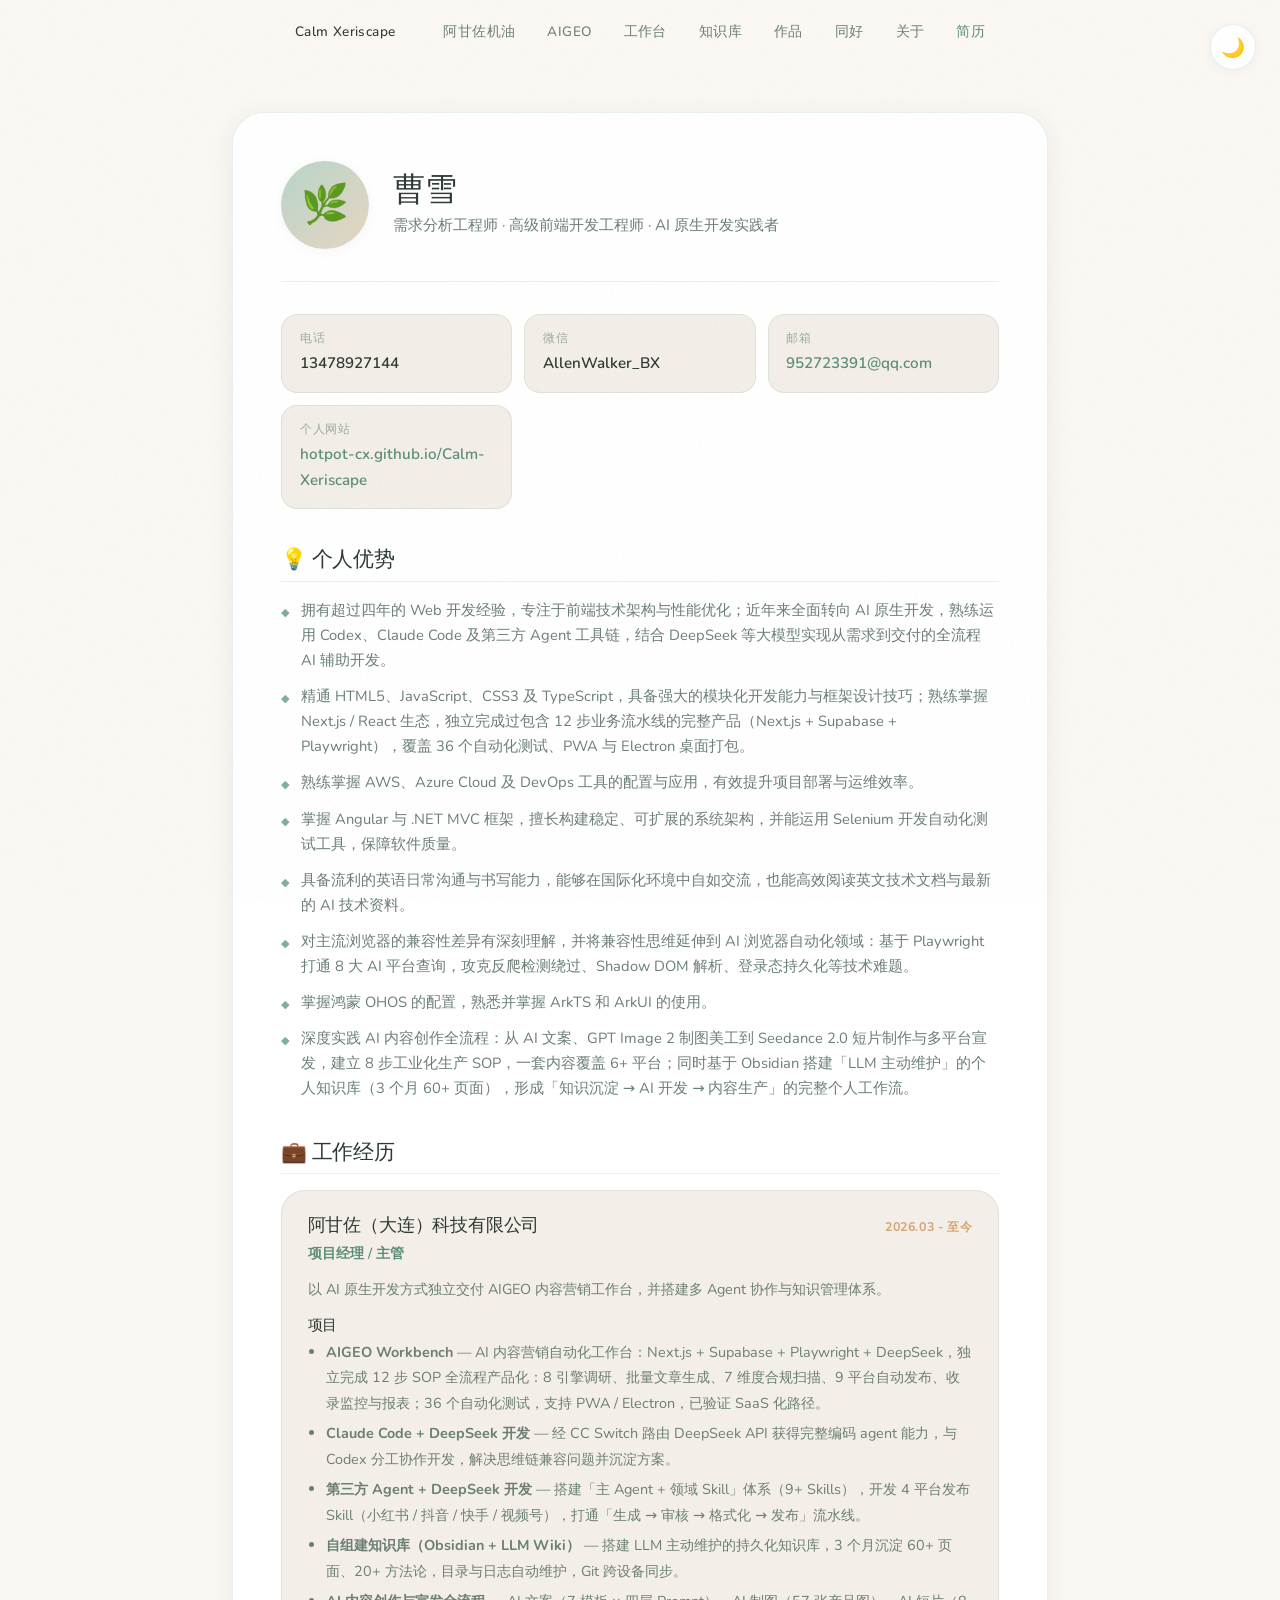
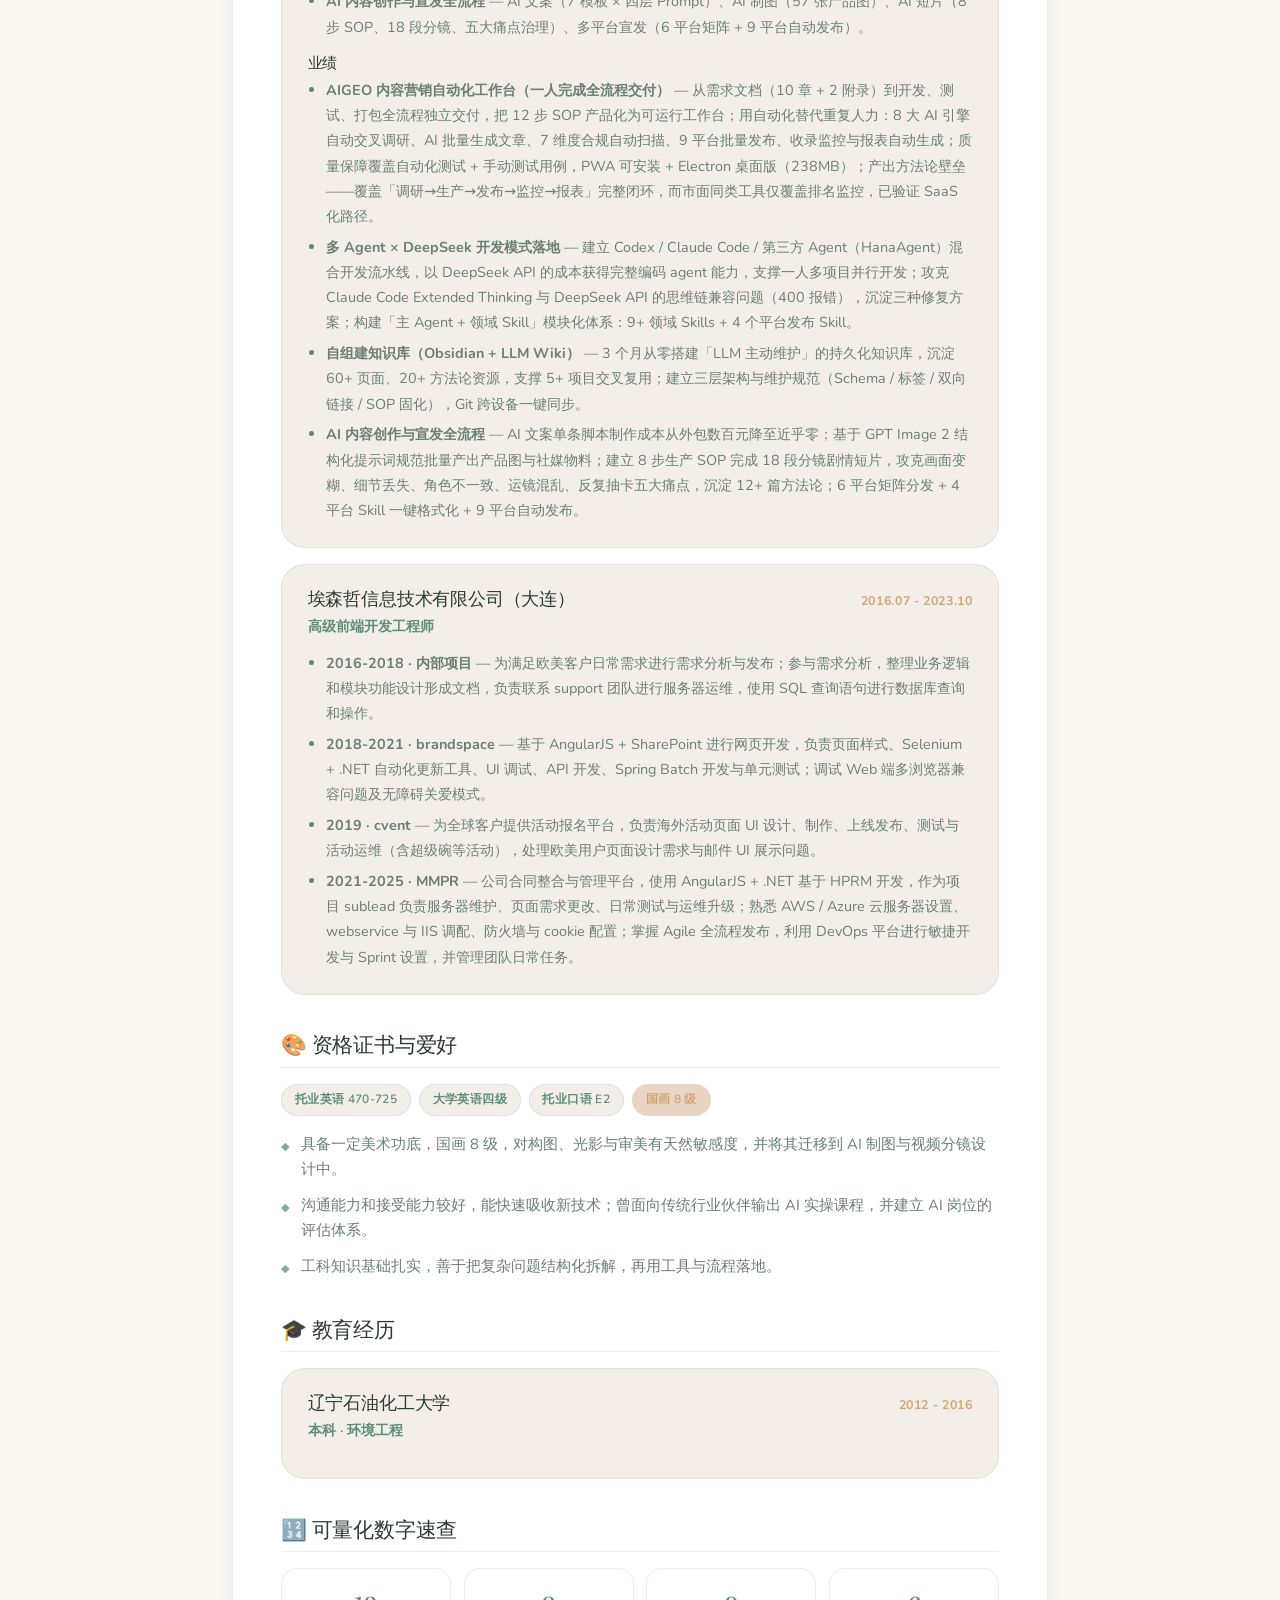
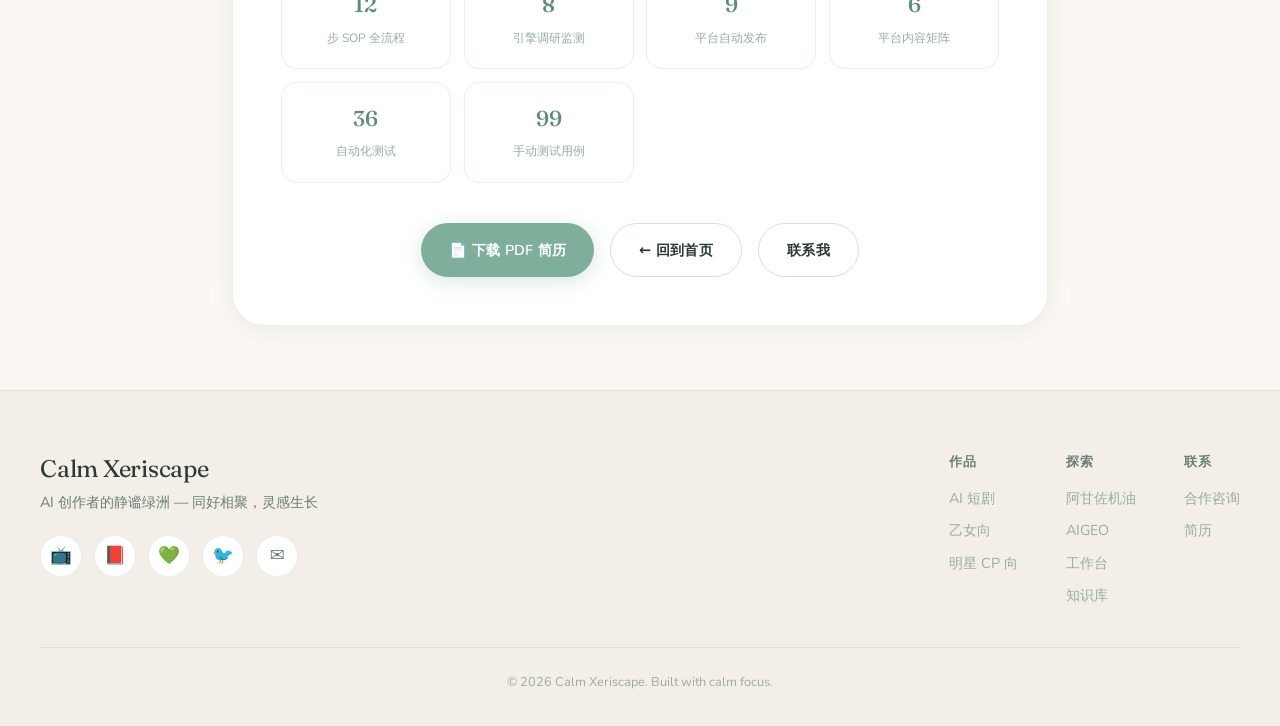
==== resume.html @ de6b9ded "update" ====
<!DOCTYPE html>
<html lang="zh-CN" data-theme="light">
<head>
<meta charset="UTF-8">
<meta name="viewport" content="width=device-width, initial-scale=1.0">
<title>曹雪 · 简历 · Calm Xeriscape</title>
<meta name="description" content="曹雪 — 需求分析工程师 · 高级前端开发工程师 · AI 原生开发实践者，AIGEO Workbench 项目经理">
<meta name="author" content="曹雪">
<link rel="icon" href="data:image/svg+xml,<svg xmlns='http://www.w3.org/2000/svg' viewBox='0 0 100 100'><text y='.9em' font-size='90'>🌿</text></svg>">

<link rel="preconnect" href="https://fonts.googleapis.com">
<link rel="preconnect" href="https://fonts.gstatic.com" crossorigin>
<link href="https://fonts.googleapis.com/css2?family=Fraunces:ital,opsz,wght@0,9..144,300;0,9..144,400;0,9..144,500;0,9..144,600;1,9..144,400&family=Nunito:ital,wght@0,300;0,400;0,500;0,600;1,400&display=swap" rel="stylesheet">
<link rel="stylesheet" href="style.css">
</head>
<body>

<button class="theme-toggle" onclick="toggleTheme()" aria-label="切换主题" title="切换主题">
  <span class="icon-moon">🌙</span>
  <span class="icon-sun">☀️</span>
</button>

<nav class="nav" id="nav">
  <a href="index.html" class="nav-brand">Calm Xeriscape</a>
  <a href="index.html#aganzuo">阿甘佐机油</a>
  <a href="index.html#aigeo">AIGEO</a>
  <a href="index.html#workbench">工作台</a>
  <a href="index.html#kb">知识库</a>
  <a href="index.html#works">作品</a>
  <a href="index.html#community">同好</a>
  <a href="index.html#about">关于</a>
  <a href="resume.html" style="color: var(--primary-deep);">简历</a>
</nav>

<!-- ============================================ -->
<!-- Resume -->
<!-- ============================================ -->
<main class="resume-page">
  <div class="resume-card fade-in visible">
    <div class="resume-head">
      <div class="resume-avatar">🌿</div>
      <div>
        <h1>曹雪</h1>
        <p>需求分析工程师 · 高级前端开发工程师 · AI 原生开发实践者</p>
      </div>
    </div>

    <!-- Contact -->
    <div class="resume-contact">
      <div class="contact-cell">
        <div class="label">电话</div>
        <div class="value">13478927144</div>
      </div>
      <div class="contact-cell">
        <div class="label">微信</div>
        <div class="value">AllenWalker_BX</div>
      </div>
      <div class="contact-cell">
        <div class="label">邮箱</div>
        <div class="value"><a href="mailto:952723391@qq.com">952723391@qq.com</a></div>
      </div>
      <div class="contact-cell">
        <div class="label">个人网站</div>
        <div class="value"><a href="https://hotpot-cx.github.io/Calm-Xeriscape/" target="_blank" rel="noopener">hotpot-cx.github.io/Calm-Xeriscape</a></div>
      </div>
    </div>

    <!-- Strengths -->
    <section class="resume-section">
      <h2>💡 个人优势</h2>
      <ul class="advantage-list">
        <li>拥有超过四年的 Web 开发经验，专注于前端技术架构与性能优化；近年来全面转向 AI 原生开发，熟练运用 Codex、Claude Code 及第三方 Agent 工具链，结合 DeepSeek 等大模型实现从需求到交付的全流程 AI 辅助开发。</li>
        <li>精通 HTML5、JavaScript、CSS3 及 TypeScript，具备强大的模块化开发能力与框架设计技巧；熟练掌握 Next.js / React 生态，独立完成过包含 12 步业务流水线的完整产品（Next.js + Supabase + Playwright），覆盖 36 个自动化测试、PWA 与 Electron 桌面打包。</li>
        <li>熟练掌握 AWS、Azure Cloud 及 DevOps 工具的配置与应用，有效提升项目部署与运维效率。</li>
        <li>掌握 Angular 与 .NET MVC 框架，擅长构建稳定、可扩展的系统架构，并能运用 Selenium 开发自动化测试工具，保障软件质量。</li>
        <li>具备流利的英语日常沟通与书写能力，能够在国际化环境中自如交流，也能高效阅读英文技术文档与最新的 AI 技术资料。</li>
        <li>对主流浏览器的兼容性差异有深刻理解，并将兼容性思维延伸到 AI 浏览器自动化领域：基于 Playwright 打通 8 大 AI 平台查询，攻克反爬检测绕过、Shadow DOM 解析、登录态持久化等技术难题。</li>
        <li>掌握鸿蒙 OHOS 的配置，熟悉并掌握 ArkTS 和 ArkUI 的使用。</li>
        <li>深度实践 AI 内容创作全流程：从 AI 文案、GPT Image 2 制图美工到 Seedance 2.0 短片制作与多平台宣发，建立 8 步工业化生产 SOP，一套内容覆盖 6+ 平台；同时基于 Obsidian 搭建「LLM 主动维护」的个人知识库（3 个月 60+ 页面），形成「知识沉淀 → AI 开发 → 内容生产」的完整个人工作流。</li>
      </ul>
    </section>

    <!-- Work Experience -->
    <section class="resume-section">
      <h2>💼 工作经历</h2>

      <div class="resume-item">
        <div class="item-top">
          <h3>阿甘佐（大连）科技有限公司</h3>
          <span class="period">2026.03 - 至今</span>
        </div>
        <div class="role">项目经理 / 主管</div>
        <p>以 AI 原生开发方式独立交付 AIGEO 内容营销工作台，并搭建多 Agent 协作与知识管理体系。</p>

        <div class="resume-sub">
          <h4>项目</h4>
          <ul>
            <li><strong>AIGEO Workbench</strong> — AI 内容营销自动化工作台：Next.js + Supabase + Playwright + DeepSeek，独立完成 12 步 SOP 全流程产品化：8 引擎调研、批量文章生成、7 维度合规扫描、9 平台自动发布、收录监控与报表；36 个自动化测试，支持 PWA / Electron，已验证 SaaS 化路径。</li>
            <li><strong>Claude Code + DeepSeek 开发</strong> — 经 CC Switch 路由 DeepSeek API 获得完整编码 agent 能力，与 Codex 分工协作开发，解决思维链兼容问题并沉淀方案。</li>
            <li><strong>第三方 Agent + DeepSeek 开发</strong> — 搭建「主 Agent + 领域 Skill」体系（9+ Skills），开发 4 平台发布 Skill（小红书 / 抖音 / 快手 / 视频号），打通「生成 → 审核 → 格式化 → 发布」流水线。</li>
            <li><strong>自组建知识库（Obsidian + LLM Wiki）</strong> — 搭建 LLM 主动维护的持久化知识库，3 个月沉淀 60+ 页面、20+ 方法论，目录与日志自动维护，Git 跨设备同步。</li>
            <li><strong>AI 内容创作与宣发全流程</strong> — AI 文案（7 模板 × 四层 Prompt）、AI 制图（57 张产品图）、AI 短片（8 步 SOP、18 段分镜、五大痛点治理）、多平台宣发（6 平台矩阵 + 9 平台自动发布）。</li>
          </ul>
        </div>

        <div class="resume-sub">
          <h4>业绩</h4>
          <ul>
            <li><strong>AIGEO 内容营销自动化工作台（一人完成全流程交付）</strong> — 从需求文档（10 章 + 2 附录）到开发、测试、打包全流程独立交付，把 12 步 SOP 产品化为可运行工作台；用自动化替代重复人力：8 大 AI 引擎自动交叉调研、AI 批量生成文章、7 维度合规自动扫描、9 平台批量发布、收录监控与报表自动生成；质量保障覆盖自动化测试 + 手动测试用例，PWA 可安装 + Electron 桌面版（238MB）；产出方法论壁垒——覆盖「调研→生产→发布→监控→报表」完整闭环，而市面同类工具仅覆盖排名监控，已验证 SaaS 化路径。</li>
            <li><strong>多 Agent × DeepSeek 开发模式落地</strong> — 建立 Codex / Claude Code / 第三方 Agent（HanaAgent）混合开发流水线，以 DeepSeek API 的成本获得完整编码 agent 能力，支撑一人多项目并行开发；攻克 Claude Code Extended Thinking 与 DeepSeek API 的思维链兼容问题（400 报错），沉淀三种修复方案；构建「主 Agent + 领域 Skill」模块化体系：9+ 领域 Skills + 4 个平台发布 Skill。</li>
            <li><strong>自组建知识库（Obsidian + LLM Wiki）</strong> — 3 个月从零搭建「LLM 主动维护」的持久化知识库，沉淀 60+ 页面、20+ 方法论资源，支撑 5+ 项目交叉复用；建立三层架构与维护规范（Schema / 标签 / 双向链接 / SOP 固化），Git 跨设备一键同步。</li>
            <li><strong>AI 内容创作与宣发全流程</strong> — AI 文案单条脚本制作成本从外包数百元降至近乎零；基于 GPT Image 2 结构化提示词规范批量产出产品图与社媒物料；建立 8 步生产 SOP 完成 18 段分镜剧情短片，攻克画面变糊、细节丢失、角色不一致、运镜混乱、反复抽卡五大痛点，沉淀 12+ 篇方法论；6 平台矩阵分发 + 4 平台 Skill 一键格式化 + 9 平台自动发布。</li>
          </ul>
        </div>
      </div>

      <div class="resume-item">
        <div class="item-top">
          <h3>埃森哲信息技术有限公司（大连）</h3>
          <span class="period">2016.07 - 2023.10</span>
        </div>
        <div class="role">高级前端开发工程师</div>
        <ul>
          <li><strong>2016-2018 · 内部项目</strong> — 为满足欧美客户日常需求进行需求分析与发布；参与需求分析，整理业务逻辑和模块功能设计形成文档，负责联系 support 团队进行服务器运维，使用 SQL 查询语句进行数据库查询和操作。</li>
          <li><strong>2018-2021 · brandspace</strong> — 基于 AngularJS + SharePoint 进行网页开发，负责页面样式、Selenium + .NET 自动化更新工具、UI 调试、API 开发、Spring Batch 开发与单元测试；调试 Web 端多浏览器兼容问题及无障碍关爱模式。</li>
          <li><strong>2019 · cvent</strong> — 为全球客户提供活动报名平台，负责海外活动页面 UI 设计、制作、上线发布、测试与活动运维（含超级碗等活动），处理欧美用户页面设计需求与邮件 UI 展示问题。</li>
          <li><strong>2021-2025 · MMPR</strong> — 公司合同整合与管理平台，使用 AngularJS + .NET 基于 HPRM 开发，作为项目 sublead 负责服务器维护、页面需求更改、日常测试与运维升级；熟悉 AWS / Azure 云服务器设置、webservice 与 IIS 调配、防火墙与 cookie 配置；掌握 Agile 全流程发布，利用 DevOps 平台进行敏捷开发与 Sprint 设置，并管理团队日常任务。</li>
        </ul>
      </div>
    </section>

    <!-- Certificates & Hobbies -->
    <section class="resume-section">
      <h2>🎨 资格证书与爱好</h2>
      <div class="resume-tags">
        <span class="tag">托业英语 470-725</span>
        <span class="tag">大学英语四级</span>
        <span class="tag">托业口语 E2</span>
        <span class="tag accent">国画 8 级</span>
      </div>
      <ul class="advantage-list" style="margin-top: 1rem;">
        <li>具备一定美术功底，国画 8 级，对构图、光影与审美有天然敏感度，并将其迁移到 AI 制图与视频分镜设计中。</li>
        <li>沟通能力和接受能力较好，能快速吸收新技术；曾面向传统行业伙伴输出 AI 实操课程，并建立 AI 岗位的评估体系。</li>
        <li>工科知识基础扎实，善于把复杂问题结构化拆解，再用工具与流程落地。</li>
      </ul>
    </section>

    <!-- Education -->
    <section class="resume-section">
      <h2>🎓 教育经历</h2>
      <div class="resume-item" style="margin-bottom: 0;">
        <div class="item-top">
          <h3>辽宁石油化工大学</h3>
          <span class="period">2012 - 2016</span>
        </div>
        <div class="role">本科 · 环境工程</div>
      </div>
    </section>

    <!-- Key Numbers -->
    <section class="resume-section">
      <h2>🔢 可量化数字速查</h2>
      <div class="resume-stats">
        <div class="resume-stat"><b>12</b><span>步 SOP 全流程</span></div>
        <div class="resume-stat"><b>8</b><span>引擎调研监测</span></div>
        <div class="resume-stat"><b>9</b><span>平台自动发布</span></div>
        <div class="resume-stat"><b>6</b><span>平台内容矩阵</span></div>
        <div class="resume-stat"><b>36</b><span>自动化测试</span></div>
        <div class="resume-stat"><b>99</b><span>手动测试用例</span></div>
      </div>
    </section>

    <div class="resume-actions">
      <a href="曹雪简历.pdf" class="btn btn-primary" download>📄 下载 PDF 简历</a>
      <a href="index.html" class="btn btn-ghost">← 回到首页</a>
      <a href="mailto:952723391@qq.com" class="btn btn-ghost">联系我</a>
    </div>
  </div>
</main>

<!-- ============================================ -->
<!-- Footer -->
<!-- ============================================ -->
<footer class="footer" id="contact">
  <div class="footer-inner">
    <div class="footer-brand">
      <h3>Calm Xeriscape</h3>
      <p>AI 创作者的静谧绿洲 — 同好相聚，灵感生长</p>
      <div class="footer-social">
        <a href="https://space.bilibili.com/6553521?spm_id_from=333.337.0.0" target="_blank" rel="noopener" aria-label="Bilibili" title="Bilibili">📺</a>
        <a href="https://www.xiaohongshu.com/user/profile/5f6b4ee9000000000101ce66" target="_blank" rel="noopener" aria-label="小红书" title="小红书">📕</a>
        <a href="#" aria-label="微信" title="微信">💚</a>
        <a href="https://weibo.com/u/3119537657" target="_blank" rel="noopener" aria-label="微博" title="微博">🐦</a>
        <a href="#" aria-label="Email" title="Email">✉️</a>
      </div>
    </div>

    <div class="footer-links">
      <div class="footer-col">
        <h4>作品</h4>
        <a href="index.html#works">AI 短剧</a>
        <a href="index.html#works">乙女向</a>
        <a href="index.html#works">明星 CP 向</a>
      </div>
      <div class="footer-col">
        <h4>探索</h4>
        <a href="index.html#aganzuo">阿甘佐机油</a>
        <a href="index.html#aigeo">AIGEO</a>
        <a href="index.html#workbench">工作台</a>
        <a href="index.html#kb">知识库</a>
      </div>
      <div class="footer-col">
        <h4>联系</h4>
        <a href="mailto:952723391@qq.com">合作咨询</a>
        <a href="resume.html">简历</a>
      </div>
    </div>
  </div>

  <div class="footer-bottom">
    <p>&copy; 2026 Calm Xeriscape. Built with calm focus.</p>
  </div>
</footer>

<script>
// Theme Toggle
function toggleTheme() {
  const html = document.documentElement;
  const current = html.getAttribute('data-theme');
  const next = current === 'light' ? 'dark' : 'light';
  html.setAttribute('data-theme', next);
  localStorage.setItem('theme', next);
}

// Load saved theme
(function() {
  const saved = localStorage.getItem('theme');
  if (saved) {
    document.documentElement.setAttribute('data-theme', saved);
  } else if (window.matchMedia('(prefers-color-scheme: dark)').matches) {
    document.documentElement.setAttribute('data-theme', 'dark');
  }
})();

// Navigation scroll effect
const nav = document.getElementById('nav');
window.addEventListener('scroll', () => {
  nav.classList.toggle('scrolled', window.scrollY > 80);
});
</script>

</body>
</html>
---- style.css ----
﻿
/* ============================================
   CSS Custom Properties — Light & Dark Themes
   ============================================ */
:root {
  --bg: #FBF8F4;
  --bg-alt: #F3EEE7;
  --surface: #FFFFFF;
  --surface-hover: #FAF7F2;
  --primary: #7FAF9A;
  --primary-soft: #B8D5C8;
  --primary-deep: #5C8D78;
  --accent: #C9A87C;
  --accent-soft: #E8D5C4;
  --accent-warm: #D4A574;
  --text: #2C3A33;
  --text-secondary: #6B7F74;
  --text-muted: #99ADA2;
  --border: rgba(127, 175, 154, 0.18);
  --border-strong: rgba(127, 175, 154, 0.35);
  --shadow-sm: 0 2px 12px rgba(44, 58, 51, 0.05);
  --shadow: 0 4px 24px rgba(44, 58, 51, 0.07);
  --shadow-lg: 0 12px 48px rgba(44, 58, 51, 0.10);
  --radius-sm: 12px;
  --radius: 16px;
  --radius-lg: 24px;
  --radius-xl: 32px;
  --radius-full: 9999px;
  --font-display: 'Fraunces', 'Noto Serif SC', 'Songti SC', serif;
  --font-body: 'Nunito', system-ui, -apple-system, 'PingFang SC', sans-serif;
  --noise-opacity: 0.025;
  --blob-opacity-1: 0.50;
  --blob-opacity-2: 0.35;
  --blob-opacity-3: 0.28;
  --transition-theme: 0.6s cubic-bezier(0.22, 1, 0.36, 1);
}

[data-theme="dark"] {
  --bg: #1A2320;
  --bg-alt: #1F2A26;
  --surface: #232D29;
  --surface-hover: #2A3530;
  --primary: #8FC4AF;
  --primary-soft: #5C8D78;
  --primary-deep: #7FAF9A;
  --accent: #D4B896;
  --accent-soft: #4A3D30;
  --accent-warm: #C9A87C;
  --text: #E8EDEA;
  --text-secondary: #98AFA4;
  --text-muted: #5C7065;
  --border: rgba(143, 196, 175, 0.12);
  --border-strong: rgba(143, 196, 175, 0.25);
  --shadow-sm: 0 2px 12px rgba(0, 0, 0, 0.12);
  --shadow: 0 4px 24px rgba(0, 0, 0, 0.18);
  --shadow-lg: 0 12px 48px rgba(0, 0, 0, 0.25);
  --noise-opacity: 0.04;
  --blob-opacity-1: 0.30;
  --blob-opacity-2: 0.20;
  --blob-opacity-3: 0.16;
}

/* ============================================
   Base & Reset
   ============================================ */
*, *::before, *::after { box-sizing: border-box; margin: 0; padding: 0; }

html {
  scroll-behavior: smooth;
  font-size: 16px;
}

body {
  font-family: var(--font-body);
  background-color: var(--bg);
  color: var(--text);
  line-height: 1.7;
  transition: background-color var(--transition-theme), color var(--transition-theme);
  overflow-x: hidden;
  -webkit-font-smoothing: antialiased;
}

/* Global noise texture overlay */
body::after {
  content: '';
  position: fixed;
  inset: 0;
  pointer-events: none;
  z-index: 10000;
  opacity: var(--noise-opacity);
  transition: opacity var(--transition-theme);
  background-image: url("data:image/svg+xml,%3Csvg viewBox='0 0 256 256' xmlns='http://www.w3.org/2000/svg'%3E%3Cfilter id='n'%3E%3CfeTurbulence type='fractalNoise' baseFrequency='0.85' numOctaves='4' stitchTiles='stitch'/%3E%3C/filter%3E%3Crect width='100%25' height='100%25' filter='url(%23n)' opacity='1'/%3E%3C/svg%3E");
}

/* ============================================
   Typography
   ============================================ */
h1, h2, h3, h4 {
  font-family: var(--font-display);
  font-weight: 400;
  line-height: 1.15;
  letter-spacing: -0.01em;
}

h1 { font-size: clamp(3rem, 7vw, 5.5rem); }
h2 { font-size: clamp(2rem, 4.5vw, 3.2rem); }
h3 { font-size: clamp(1.25rem, 2.5vw, 1.75rem); }

.section-label {
  display: inline-flex;
  align-items: center;
  gap: 0.5rem;
  font-family: var(--font-body);
  font-size: 0.8rem;
  font-weight: 600;
  letter-spacing: 0.12em;
  text-transform: uppercase;
  color: var(--primary-deep);
  margin-bottom: 1rem;
}

.section-label::before {
  content: '';
  display: block;
  width: 1.5rem;
  height: 1.5px;
  background: var(--primary-deep);
  border-radius: 1px;
}

/* ============================================
   Theme Toggle
   ============================================ */
.theme-toggle {
  position: fixed;
  top: 1.5rem;
  right: 1.5rem;
  z-index: 1000;
  width: 46px;
  height: 46px;
  border-radius: var(--radius-full);
  background: var(--surface);
  border: 1.5px solid var(--border);
  cursor: pointer;
  display: flex;
  align-items: center;
  justify-content: center;
  font-size: 1.2rem;
  transition: all 0.35s cubic-bezier(0.22, 1, 0.36, 1);
  box-shadow: var(--shadow-sm);
  backdrop-filter: blur(12px);
  -webkit-backdrop-filter: blur(12px);
}

.theme-toggle:hover {
  border-color: var(--primary);
  box-shadow: var(--shadow);
  transform: scale(1.05);
}

.theme-toggle .icon-sun,
.theme-toggle .icon-moon {
  position: absolute;
  transition: all 0.35s cubic-bezier(0.22, 1, 0.36, 1);
}

[data-theme="light"] .theme-toggle .icon-moon { opacity: 1; transform: rotate(0deg); }
[data-theme="light"] .theme-toggle .icon-sun { opacity: 0; transform: rotate(90deg); }
[data-theme="dark"] .theme-toggle .icon-moon { opacity: 0; transform: rotate(-90deg); }
[data-theme="dark"] .theme-toggle .icon-sun { opacity: 1; transform: rotate(0deg); }

/* ============================================
   Navigation
   ============================================ */
.nav {
  position: fixed;
  top: 0;
  left: 0;
  right: 0;
  z-index: 900;
  padding: 1.25rem 2rem;
  display: flex;
  align-items: center;
  justify-content: center;
  gap: 2.5rem;
  transition: all 0.4s cubic-bezier(0.22, 1, 0.36, 1);
}

.nav.scrolled {
  background: var(--surface);
  box-shadow: var(--shadow-sm);
  backdrop-filter: blur(20px);
  -webkit-backdrop-filter: blur(20px);
  padding: 0.75rem 2rem;
}

.nav a {
  font-family: var(--font-body);
  font-size: 0.85rem;
  font-weight: 500;
  color: var(--text-secondary);
  text-decoration: none;
  letter-spacing: 0.03em;
  transition: color 0.3s;
  position: relative;
}

.nav a::after {
  content: '';
  position: absolute;
  bottom: -4px;
  left: 50%;
  transform: translateX(-50%) scaleX(0);
  width: 100%;
  height: 1.5px;
  background: var(--primary);
  border-radius: 1px;
  transition: transform 0.3s cubic-bezier(0.22, 1, 0.36, 1);
}

.nav a:hover { color: var(--primary-deep); }
.nav a:hover::after { transform: translateX(-50%) scaleX(1); }

.nav-brand {
  font-family: var(--font-display);
  font-size: 1.1rem;
  font-weight: 500;
  color: var(--text) !important;
  margin-right: 1rem;
}

/* ============================================
   Section Shared
   ============================================ */
.section {
  padding: 6rem 2rem;
  max-width: 1200px;
  margin: 0 auto;
  position: relative;
}

.section-alt {
  background: var(--bg-alt);
  max-width: none;
  padding-left: 0;
  padding-right: 0;
  transition: background var(--transition-theme);
}

.section-wrap {
  max-width: 1200px;
  margin: 0 auto;
  padding: 0 2rem;
}

.section-header {
  text-align: center;
  margin-bottom: 4rem;
}

.section-header h2 {
  margin-bottom: 0.75rem;
}

.section-header .section-label {
  margin-bottom: 1.25rem;
}

.section-header p {
  color: var(--text-secondary);
  font-size: 1.05rem;
  max-width: 480px;
  margin: 0 auto;
}

/* ============================================
   Hero Section
   ============================================ */
.hero {
  min-height: 100vh;
  display: flex;
  align-items: center;
  justify-content: center;
  position: relative;
  padding: 2rem;
  overflow: hidden;
}

/* Organic fluid blob background */
.hero-organic {
  position: absolute;
  inset: 0;
  pointer-events: none;
  overflow: hidden;
}

.hero-organic svg {
  width: 100%;
  height: 100%;
}

.blob {
  animation: floatBlob 20s ease-in-out infinite;
  transform-origin: center;
}

.blob:nth-child(2) { animation-delay: -7s; animation-duration: 25s; }
.blob:nth-child(3) { animation-delay: -14s; animation-duration: 22s; }
.blob:nth-child(4) { animation-delay: -3s; animation-duration: 28s; }

@keyframes floatBlob {
  0%, 100% { transform: translate(0, 0) rotate(0deg) scale(1); }
  25% { transform: translate(3%, -2%) rotate(3deg) scale(1.04); }
  50% { transform: translate(-1%, 1%) rotate(-2deg) scale(0.97); }
  75% { transform: translate(2%, 2%) rotate(1deg) scale(1.02); }
}

.hero-content {
  position: relative;
  z-index: 2;
  text-align: center;
  max-width: 800px;
}

.hero-eyebrow {
  font-family: var(--font-body);
  font-size: 0.85rem;
  font-weight: 600;
  letter-spacing: 0.18em;
  text-transform: uppercase;
  color: var(--primary-deep);
  margin-bottom: 1.5rem;
}

.hero h1 {
  margin-bottom: 1.25rem;
  font-weight: 400;
}

.hero h1 .italic {
  font-style: italic;
  font-weight: 300;
  color: var(--accent-warm);
}

.hero-tagline {
  font-size: 1.15rem;
  color: var(--text-secondary);
  max-width: 460px;
  margin: 0 auto 2.5rem;
  line-height: 1.8;
}

.hero-actions {
  display: flex;
  gap: 1rem;
  justify-content: center;
  flex-wrap: wrap;
}

.btn {
  display: inline-flex;
  align-items: center;
  gap: 0.5rem;
  padding: 0.85rem 1.75rem;
  border-radius: var(--radius-full);
  font-family: var(--font-body);
  font-size: 0.9rem;
  font-weight: 600;
  text-decoration: none;
  letter-spacing: 0.02em;
  cursor: pointer;
  border: none;
  transition: all 0.35s cubic-bezier(0.22, 1, 0.36, 1);
}

.btn-primary {
  background: var(--primary);
  color: #FFFFFF;
  box-shadow: 0 4px 20px rgba(127, 175, 154, 0.30);
}

.btn-primary:hover {
  background: var(--primary-deep);
  box-shadow: 0 6px 28px rgba(127, 175, 154, 0.40);
  transform: translateY(-2px);
}

.btn-ghost {
  background: transparent;
  color: var(--text);
  border: 1.5px solid var(--border-strong);
}

.btn-ghost:hover {
  border-color: var(--primary);
  background: var(--surface);
  transform: translateY(-2px);
}

.hero-scroll-hint {
  position: absolute;
  bottom: 2.5rem;
  left: 50%;
  transform: translateX(-50%);
  z-index: 2;
  display: flex;
  flex-direction: column;
  align-items: center;
  gap: 0.5rem;
  color: var(--text-muted);
  font-size: 0.75rem;
  letter-spacing: 0.08em;
  animation: bounceHint 2s ease-in-out infinite;
}

@keyframes bounceHint {
  0%, 100% { transform: translateX(-50%) translateY(0); }
  50% { transform: translateX(-50%) translateY(8px); }
}

/* ============================================
   Organic Wave Dividers
   ============================================ */
.wave-divider {
  position: relative;
  height: 80px;
  overflow: hidden;
}

.wave-divider svg {
  position: absolute;
  width: 100%;
  height: 100%;
}

/* ============================================
   Works / Portfolio Section
   ============================================ */
.works-grid {
  display: grid;
  grid-template-columns: repeat(auto-fit, minmax(340px, 1fr));
  gap: 1.75rem;
}

.work-card {
  background: var(--surface);
  border-radius: var(--radius-lg);
  border: 1px solid var(--border);
  padding: 2.5rem 2rem;
  transition: all 0.4s cubic-bezier(0.22, 1, 0.36, 1);
  position: relative;
  overflow: hidden;
}

.work-card::before {
  content: '';
  position: absolute;
  top: 0;
  left: 0;
  right: 0;
  height: 3px;
  background: linear-gradient(90deg, var(--primary), var(--accent-warm));
  opacity: 0;
  transition: opacity 0.4s;
}

.work-card:hover {
  transform: translateY(-6px);
  box-shadow: var(--shadow-lg);
  border-color: var(--border-strong);
}

.work-card:hover::before { opacity: 1; }

.work-card-icon {
  width: 52px;
  height: 52px;
  border-radius: var(--radius);
  background: linear-gradient(135deg, var(--primary-soft), var(--accent-soft));
  display: flex;
  align-items: center;
  justify-content: center;
  font-size: 1.5rem;
  margin-bottom: 1.25rem;
}

.work-card h3 {
  margin-bottom: 0.6rem;
  font-size: 1.35rem;
}

.work-card p {
  color: var(--text-secondary);
  font-size: 0.95rem;
  line-height: 1.7;
  margin-bottom: 1.25rem;
}

.work-card .tag-row {
  display: flex;
  gap: 0.5rem;
  flex-wrap: wrap;
}

.tag {
  display: inline-block;
  padding: 0.3rem 0.8rem;
  border-radius: var(--radius-full);
  font-size: 0.75rem;
  font-weight: 600;
  letter-spacing: 0.03em;
  background: var(--bg-alt);
  color: var(--primary-deep);
  border: 1px solid var(--border);
}

.tag.accent {
  color: var(--accent-warm);
  background: var(--accent-soft);
  border-color: transparent;
}

.work-card-soon {
  background: var(--bg-alt);
  border-style: dashed;
}

.work-card-soon .badge-soon {
  position: absolute;
  top: 1.25rem;
  right: 1.25rem;
  font-size: 0.7rem;
  font-weight: 700;
  letter-spacing: 0.08em;
  text-transform: uppercase;
  color: var(--accent-warm);
  background: var(--accent-soft);
  padding: 0.25rem 0.75rem;
  border-radius: var(--radius-full);
}

/* ============================================
   Works Screenshot Showcase
   ============================================ */
.showcase-section {
  margin-top: 3rem;
}

.showcase-row {
  display: grid;
  grid-template-columns: 1fr 1fr;
  gap: 1.25rem;
  margin-top: 1.25rem;
}

.showcase-row.single {
  grid-template-columns: 1fr;
}

.showcase-card {
  background: var(--surface);
  border: 1px solid var(--border);
  border-radius: var(--radius-lg);
  overflow: hidden;
  transition: all 0.35s cubic-bezier(0.22, 1, 0.36, 1);
}

.showcase-card:hover {
  transform: translateY(-3px);
  box-shadow: var(--shadow-lg);
}

.showcase-card .showcase-img {
  width: 100%;
  height: auto;
  display: block;
}

.showcase-card .showcase-caption {
  padding: 0.75rem 1.25rem;
  font-size: 0.82rem;
  color: var(--text-secondary);
  font-weight: 500;
  text-align: center;
  border-top: 1px solid var(--border);
}

.showcase-card.mobile {
  max-width: 320px;
  margin: 0 auto;
}

/* ============================================
   Community Section
   ============================================ */
.community-highlight {
  display: grid;
  grid-template-columns: repeat(auto-fit, minmax(180px, 1fr));
  gap: 1.25rem;
  margin-top: 2rem;
}

.community-card {
  background: var(--surface);
  border: 1px solid var(--border);
  border-radius: var(--radius);
  padding: 2rem 1.5rem;
  text-align: center;
  transition: all 0.35s cubic-bezier(0.22, 1, 0.36, 1);
  text-decoration: none;
  color: var(--text);
  display: flex;
  flex-direction: column;
  align-items: center;
  gap: 0.75rem;
}

.community-card:hover {
  transform: translateY(-4px);
  box-shadow: var(--shadow);
  border-color: var(--primary);
}

.community-card .platform-icon {
  font-size: 2rem;
  width: 60px;
  height: 60px;
  border-radius: var(--radius-full);
  background: var(--bg-alt);
  display: flex;
  align-items: center;
  justify-content: center;
}

.community-card .platform-name {
  font-family: var(--font-display);
  font-size: 1.1rem;
  font-weight: 500;
}

.community-card .platform-desc {
  font-size: 0.82rem;
  color: var(--text-muted);
}

/* ============================================
   Knowledge Base Section
   ============================================ */
.kb-arch {
  display: grid;
  grid-template-columns: repeat(auto-fit, minmax(280px, 1fr));
  gap: 1.25rem;
  margin-top: 3rem;
}

.kb-card {
  background: var(--surface);
  border: 1px solid var(--border);
  border-radius: var(--radius);
  padding: 1.75rem;
  transition: all 0.3s ease;
}

.kb-card:hover {
  transform: translateY(-3px);
  box-shadow: var(--shadow);
}

.kb-card .kb-card-icon {
  font-size: 1.5rem;
  margin-bottom: 0.75rem;
}

.kb-card h4 {
  font-family: var(--font-display);
  font-size: 1.15rem;
  margin-bottom: 0.5rem;
}

.kb-card p {
  font-size: 0.9rem;
  color: var(--text-secondary);
  line-height: 1.7;
}

.kb-structure {
  margin-top: 3rem;
  background: var(--surface);
  border: 1px solid var(--border);
  border-radius: var(--radius-lg);
  padding: 2.25rem;
  display: flex;
  flex-wrap: wrap;
  gap: 3rem;
  align-items: flex-start;
}

.kb-structure-col {
  flex: 1;
  min-width: 240px;
}

.kb-layer-list {
  display: flex;
  flex-direction: column;
  gap: 0.9rem;
}

.kb-layer-item {
  display: flex;
  align-items: center;
  gap: 0.75rem;
  font-size: 0.92rem;
}

.kb-layer-dot {
  display: inline-block;
  width: 12px;
  height: 12px;
  border-radius: 50%;
  flex-shrink: 0;
}

.kb-layer-dot.dot-amber { background: var(--accent-warm); }
.kb-layer-dot.dot-green { background: var(--primary); }
.kb-layer-dot.dot-deep { background: var(--primary-deep); }

.kb-layer-code {
  background: var(--bg-alt);
  padding: 0.15em 0.5em;
  border-radius: 6px;
  font-size: 0.85em;
}

.kb-project-list {
  list-style: none;
  display: flex;
  flex-direction: column;
  gap: 0.6rem;
}

.kb-project-list li {
  font-size: 0.92rem;
  color: var(--text-secondary);
}

/* ============================================
   AIGEO Section
   ============================================ */
.aigeo-layout {
  display: grid;
  grid-template-columns: 1fr 1fr;
  gap: 3rem;
  align-items: center;
}

.aigeo-visual {
  position: relative;
  aspect-ratio: 4/3;
  background: var(--bg-alt);
  border-radius: var(--radius-xl);
  overflow: hidden;
  display: flex;
  align-items: center;
  justify-content: center;
}

.aigeo-visual svg {
  width: 70%;
  height: 70%;
}

.aigeo-visual .flow-circle {
  fill: none;
  stroke: var(--primary);
  stroke-width: 1.5;
  opacity: 0.5;
  animation: pulseCircle 4s ease-in-out infinite;
}

.aigeo-visual .flow-circle:nth-child(2) { animation-delay: -2s; stroke: var(--accent-warm); }
.aigeo-visual .flow-circle:nth-child(3) { animation-delay: -1s; stroke: var(--primary-soft); }

@keyframes pulseCircle {
  0%, 100% { r: 45; opacity: 0.5; }
  50% { r: 65; opacity: 0.2; }
}

.aigeo-content h2 { margin-bottom: 1.25rem; }

.aigeo-content p {
  color: var(--text-secondary);
  margin-bottom: 1rem;
  line-height: 1.8;
}

.aigeo-list {
  list-style: none;
  display: flex;
  flex-direction: column;
  gap: 0.75rem;
  margin: 1.5rem 0;
}

.aigeo-list li {
  display: flex;
  align-items: center;
  gap: 0.75rem;
  font-size: 0.95rem;
  color: var(--text-secondary);
}

.aigeo-list li::before {
  content: '';
  width: 8px;
  height: 8px;
  border-radius: var(--radius-full);
  background: var(--primary);
  flex-shrink: 0;
}

/* AIGEO — Expanded Stats, Features & Achievements */
.aigeo-stats-row {
  display: grid;
  grid-template-columns: repeat(3, 1fr);
  gap: 1rem;
  margin-top: 2.5rem;
}

.aigeo-stat-card {
  background: var(--surface);
  border: 1px solid var(--border);
  border-radius: var(--radius);
  padding: 1.75rem 1.5rem;
  text-align: center;
  transition: all 0.35s cubic-bezier(0.22, 1, 0.36, 1);
}

.aigeo-stat-card:hover {
  transform: translateY(-3px);
  box-shadow: var(--shadow);
  border-color: var(--border-strong);
}

.aigeo-stat-card .stat-number {
  font-family: var(--font-display);
  font-size: 2.3rem;
  color: var(--primary-deep);
  line-height: 1;
  margin-bottom: 0.3rem;
}

.aigeo-stat-card .stat-label {
  font-size: 0.9rem;
  color: var(--text-secondary);
  font-weight: 600;
}

.aigeo-stat-card .stat-desc {
  font-size: 0.78rem;
  color: var(--text-muted);
  margin-top: 0.4rem;
  line-height: 1.5;
}

.aigeo-feature-grid {
  display: grid;
  grid-template-columns: repeat(2, 1fr);
  gap: 1.25rem;
  margin-top: 2.5rem;
}

.aigeo-feature-card {
  background: var(--surface);
  border: 1px solid var(--border);
  border-radius: var(--radius);
  padding: 1.75rem;
  transition: all 0.35s cubic-bezier(0.22, 1, 0.36, 1);
}

.aigeo-feature-card:hover {
  transform: translateY(-2px);
  box-shadow: var(--shadow);
}

.aigeo-feature-card .feature-icon {
  font-size: 1.5rem;
  margin-bottom: 0.75rem;
}

.aigeo-feature-card h4 {
  font-family: var(--font-display);
  font-size: 1.15rem;
  margin-bottom: 0.5rem;
}

.aigeo-feature-card p {
  font-size: 0.88rem;
  color: var(--text-secondary);
  line-height: 1.65;
}

.aigeo-schema-showcase {
  margin-top: 2.5rem;
  background: var(--surface);
  border: 1px solid var(--border);
  border-radius: var(--radius-lg);
  padding: 2rem 2rem 1.5rem;
}

.aigeo-schema-showcase h3 {
  font-family: var(--font-display);
  font-size: 1.25rem;
  margin-bottom: 0.35rem;
}

.aigeo-schema-showcase .schema-subtitle {
  font-size: 0.82rem;
  color: var(--text-muted);
  margin-bottom: 1.25rem;
}

.schema-tags {
  display: flex;
  flex-wrap: wrap;
  gap: 0.5rem;
}

.schema-tag {
  padding: 0.35rem 0.85rem;
  border-radius: var(--radius-full);
  font-size: 0.78rem;
  font-weight: 600;
  background: var(--primary-soft);
  color: var(--primary-deep);
}

.schema-tag.soon {
  background: var(--accent-soft);
  color: var(--accent-warm);
  border: 1px dashed var(--accent-warm);
  opacity: 0.75;
}

.aigeo-cta-row {
  margin-top: 2.5rem;
  display: flex;
  gap: 1rem;
  align-items: center;
  flex-wrap: wrap;
}

.aigeo-cta-note {
  font-size: 0.82rem;
  color: var(--text-muted);
}

/* Responsive for AIGEO section */
@media (max-width: 768px) {
  .aigeo-stats-row { grid-template-columns: repeat(2, 1fr); }
  .aigeo-feature-grid { grid-template-columns: 1fr; }
}

@media (max-width: 480px) {
  .aigeo-stats-row { grid-template-columns: 1fr; }
}

/* ============================================
   AIGEO Workbench Section
   ============================================ */
.wb-preview {
  margin-top: 2.5rem;
}

.wb-preview-frame {
  background: var(--surface);
  border: 1px solid var(--border);
  border-radius: var(--radius-lg);
  overflow: hidden;
  box-shadow: var(--shadow-lg);
}

.wb-preview-bar {
  display: flex;
  align-items: center;
  gap: 8px;
  padding: 12px 20px;
  background: var(--bg);
  border-bottom: 1px solid var(--border);
}

.wb-preview-dot {
  width: 10px;
  height: 10px;
  border-radius: 50%;
  background: var(--primary);
  box-shadow: 0 0 0 4px var(--primary-soft);
}

.wb-preview-bar span {
  font-size: 13px;
  font-weight: 600;
}

.wb-preview-bar .wb-preview-sub {
  font-size: 11px;
  color: var(--text-muted);
  margin-left: auto;
}

.wb-preview-img {
  width: 100%;
  height: auto;
  display: block;
}

.wb-pipeline {
  margin-top: 3rem;
}

.wb-pipeline .wb-pipeline-title {
  margin-bottom: 1.5rem;
}

.wb-pipeline-grid {
  display: grid;
  grid-template-columns: repeat(6, 1fr);
  gap: 8px;
  font-size: 0.8rem;
}

.wb-step {
  padding: 12px 10px;
  border-radius: var(--radius-sm);
  text-align: center;
  font-weight: 600;
  font-size: 0.78rem;
}

.wb-step .wb-step-mark {
  font-size: 0.7rem;
  margin-bottom: 2px;
}

.wb-step.done {
  background: var(--primary-soft);
}

.wb-step.done .wb-step-mark { color: var(--primary-deep); }

.wb-step.active {
  background: var(--accent-soft);
}

.wb-step.active .wb-step-mark { color: var(--accent-warm); }

.wb-step.pending {
  background: var(--bg);
  border: 1px solid var(--border);
  color: var(--text-muted);
}

.wb-metrics {
  margin-top: 3rem;
  display: grid;
  grid-template-columns: repeat(auto-fit, minmax(220px, 1fr));
  gap: 1rem;
}

.wb-metric-card {
  background: var(--surface);
  border: 1px solid var(--border);
  border-radius: var(--radius);
  padding: 1.5rem;
}

.wb-metric-label {
  font-size: 0.78rem;
  font-weight: 600;
  color: var(--text-muted);
  letter-spacing: 0.05em;
  margin-bottom: 0.75rem;
}

.wb-metric-value {
  font-size: 2.2rem;
  font-weight: 700;
  letter-spacing: -0.02em;
}

.wb-metric-value.val-accent { color: var(--accent-warm); }
.wb-metric-value.val-primary { color: var(--primary-deep); }

.wb-metric-value .wb-metric-sub {
  font-size: 1rem;
  color: var(--text-muted);
}

.wb-metric-desc {
  font-size: 0.82rem;
  color: var(--text-secondary);
  margin-top: 0.35rem;
}

/* ============================================
   About Section
   ============================================ */
.about-layout {
  display: grid;
  grid-template-columns: auto 1fr;
  gap: 3rem;
  align-items: start;
}

.about-avatar-area {
  display: flex;
  flex-direction: column;
  align-items: center;
  gap: 1rem;
}

.about-avatar {
  width: 140px;
  height: 140px;
  border-radius: var(--radius-full);
  background: linear-gradient(135deg, var(--primary-soft), var(--accent-soft), var(--primary));
  display: flex;
  align-items: center;
  justify-content: center;
  font-size: 3.5rem;
  box-shadow: var(--shadow);
  position: relative;
}

.about-avatar::after {
  content: '';
  position: absolute;
  inset: -4px;
  border-radius: var(--radius-full);
  border: 2px solid transparent;
  background: linear-gradient(135deg, var(--primary), var(--accent-warm)) border-box;
  -webkit-mask: linear-gradient(#fff 0 0) padding-box, linear-gradient(#fff 0 0);
  mask: linear-gradient(#fff 0 0) padding-box, linear-gradient(#fff 0 0);
  -webkit-mask-composite: xor;
  mask-composite: exclude;
}

.about-badges {
  display: flex;
  gap: 0.5rem;
  flex-wrap: wrap;
  justify-content: center;
}

.about-badge {
  padding: 0.35rem 0.9rem;
  border-radius: var(--radius-full);
  font-size: 0.78rem;
  font-weight: 600;
  background: var(--bg-alt);
  color: var(--text-secondary);
  border: 1px solid var(--border);
}

.about-badge.highlight {
  background: var(--primary-soft);
  color: var(--primary-deep);
  border-color: transparent;
}

.about-text h2 { margin-bottom: 1rem; }

.about-text p {
  color: var(--text-secondary);
  line-height: 1.8;
  margin-bottom: 1rem;
}

.about-text .highlight-text {
  color: var(--primary-deep);
  font-weight: 500;
}

.about-stats {
  display: flex;
  gap: 2rem;
  margin-top: 1.5rem;
}

.about-stat {
  text-align: center;
}

.about-stat .stat-num {
  font-family: var(--font-display);
  font-size: 2rem;
  color: var(--primary-deep);
  line-height: 1;
  margin-bottom: 0.25rem;
}

.about-stat .stat-label {
  font-size: 0.78rem;
  color: var(--text-muted);
  letter-spacing: 0.05em;
}

/* ============================================
   Footer
   ============================================ */
.footer {
  background: var(--bg-alt);
  padding: 4rem 2rem 2rem;
  border-top: 1px solid var(--border);
  transition: background var(--transition-theme);
}

.footer-inner {
  max-width: 1200px;
  margin: 0 auto;
  display: grid;
  grid-template-columns: 1fr auto;
  gap: 3rem;
  align-items: start;
}

.footer-brand h3 {
  font-family: var(--font-display);
  font-size: 1.5rem;
  margin-bottom: 0.5rem;
}

.footer-brand p {
  color: var(--text-secondary);
  font-size: 0.9rem;
}

.footer-social {
  display: flex;
  gap: 0.75rem;
  margin-top: 1.25rem;
}

.footer-social a {
  width: 42px;
  height: 42px;
  border-radius: var(--radius-full);
  background: var(--surface);
  border: 1px solid var(--border);
  display: flex;
  align-items: center;
  justify-content: center;
  font-size: 1.1rem;
  text-decoration: none;
  color: var(--text-secondary);
  transition: all 0.3s;
}

.footer-social a:hover {
  background: var(--primary);
  color: #FFF;
  border-color: var(--primary);
  transform: translateY(-3px);
}

.footer-links {
  display: flex;
  gap: 3rem;
}

.footer-col h4 {
  font-family: var(--font-body);
  font-size: 0.8rem;
  font-weight: 700;
  letter-spacing: 0.1em;
  text-transform: uppercase;
  color: var(--text-secondary);
  margin-bottom: 1rem;
}

.footer-col a {
  display: block;
  color: var(--text-muted);
  text-decoration: none;
  font-size: 0.9rem;
  margin-bottom: 0.5rem;
  transition: color 0.3s;
}

.footer-col a:hover { color: var(--primary-deep); }

.footer-bottom {
  max-width: 1200px;
  margin: 2rem auto 0;
  padding-top: 1.5rem;
  border-top: 1px solid var(--border);
  text-align: center;
  font-size: 0.8rem;
  color: var(--text-muted);
}

/* ============================================
   Scroll Animations
   ============================================ */
.fade-in {
  opacity: 0;
  transform: translateY(28px);
  transition: opacity 0.7s cubic-bezier(0.22, 1, 0.36, 1),
              transform 0.7s cubic-bezier(0.22, 1, 0.36, 1);
}

.fade-in.visible {
  opacity: 1;
  transform: translateY(0);
}

/* ============================================
   Responsive
   ============================================ */
@media (max-width: 768px) {
  .section { padding: 4rem 1.25rem; }
  .nav { gap: 1.25rem; padding: 1rem 1.25rem; }
  .nav a { font-size: 0.78rem; }
  .nav-brand { font-size: 0.95rem; margin-right: 0; }

  .aigeo-layout {
    grid-template-columns: 1fr;
    gap: 2rem;
  }
  .aigeo-visual { order: -1; aspect-ratio: 1/1; }

  .about-layout {
    grid-template-columns: 1fr;
    gap: 2rem;
    text-align: center;
  }
  .about-stats { justify-content: center; }
  .about-avatar-area { margin: 0 auto; }

  .footer-inner {
    grid-template-columns: 1fr;
    gap: 2rem;
  }
  .footer-links { gap: 1.5rem; }
  .works-grid { grid-template-columns: 1fr; }
  .community-highlight { grid-template-columns: repeat(2, 1fr); }
  .showcase-row { grid-template-columns: 1fr; }
  .showcase-card.mobile { max-width: 260px; }
}

@media (max-width: 480px) {
  .nav { gap: 0.75rem; }
  .nav a { font-size: 0.72rem; }
  .hero h1 { font-size: 2.5rem; }
  .community-highlight { grid-template-columns: 1fr; }
}

/* Work card links */
.work-links {
  display: flex;
  gap: 0.6rem;
  flex-wrap: wrap;
  margin-top: 1rem;
  padding-top: 1rem;
  border-top: 1px solid var(--border);
}

.work-link {
  display: inline-flex;
  align-items: center;
  gap: 0.3rem;
  padding: 0.4rem 0.85rem;
  border-radius: var(--radius-full);
  font-size: 0.8rem;
  font-weight: 600;
  text-decoration: none;
  letter-spacing: 0.02em;
  background: var(--bg-alt);
  color: var(--primary-deep);
  border: 1px solid var(--border);
  transition: all 0.3s;
}

.work-link:hover {
  background: var(--primary);
  color: #FFF;
  border-color: var(--primary);
  transform: translateY(-1px);
}

/* ============================================
   Navigation — denser for more items
   ============================================ */
.nav {
  gap: 2rem;
}

@media (max-width: 1080px) {
  .nav {
    gap: 1.1rem;
    padding: 1rem 1.25rem;
  }
  .nav a {
    font-size: 0.78rem;
  }
  .nav-brand {
    margin-right: 0.25rem;
  }
}

@media (max-width: 860px) {
  .nav {
    gap: 0.85rem;
    flex-wrap: wrap;
    justify-content: center;
    padding: 0.8rem 1rem;
  }
  .nav a {
    font-size: 0.74rem;
  }
}

/* ============================================
   Featured Projects
   ============================================ */
.featured-grid {
  display: grid;
  grid-template-columns: repeat(3, 1fr);
  gap: 1.75rem;
}

.featured-card {
  background: var(--surface);
  border: 1px solid var(--border);
  border-radius: var(--radius-xl);
  padding: 2.25rem 2rem;
  display: flex;
  flex-direction: column;
  position: relative;
  overflow: hidden;
  transition: all 0.4s cubic-bezier(0.22, 1, 0.36, 1);
}

.featured-card::before {
  content: '';
  position: absolute;
  top: 0;
  left: 0;
  right: 0;
  height: 3px;
  background: linear-gradient(90deg, var(--primary), var(--accent-warm));
  opacity: 0;
  transition: opacity 0.4s;
}

.featured-card:hover {
  transform: translateY(-6px);
  box-shadow: var(--shadow-lg);
  border-color: var(--border-strong);
}

.featured-card:hover::before { opacity: 1; }

.featured-card.oil {
  border-color: rgba(212, 165, 116, 0.35);
}

.featured-icon {
  width: 62px;
  height: 62px;
  border-radius: 18px;
  background: linear-gradient(135deg, var(--primary-soft), var(--accent-soft));
  display: flex;
  align-items: center;
  justify-content: center;
  font-size: 1.8rem;
  margin-bottom: 1.25rem;
  box-shadow: var(--shadow-sm);
}

.featured-card.oil .featured-icon {
  background: linear-gradient(135deg, var(--accent-soft), var(--primary-soft));
}

.featured-card h3 {
  font-size: 1.4rem;
  margin-bottom: 0.6rem;
}

.featured-card > p {
  color: var(--text-secondary);
  font-size: 0.95rem;
  line-height: 1.75;
  flex: 1;
}

.featured-stats {
  display: flex;
  gap: 0.6rem;
  flex-wrap: wrap;
  margin: 1.4rem 0 1.1rem;
}

.featured-stat {
  background: var(--bg-alt);
  border: 1px solid var(--border);
  border-radius: var(--radius);
  padding: 0.65rem 1rem;
  min-width: 0;
}

.featured-stat b {
  display: block;
  font-family: var(--font-display);
  font-size: 1.2rem;
  font-weight: 500;
  color: var(--primary-deep);
  line-height: 1.2;
}

.featured-stat span {
  font-size: 0.72rem;
  color: var(--text-muted);
  letter-spacing: 0.02em;
}

.featured-card .btn {
  align-self: flex-start;
  margin-top: auto;
}

@media (max-width: 960px) {
  .featured-grid {
    grid-template-columns: 1fr;
  }
}

/* ============================================
   Aganzuo (机油品牌) Section
   ============================================ */
.aganzuo-banner {
  display: grid;
  grid-template-columns: auto 1fr auto;
  gap: 2rem;
  align-items: center;
  background: linear-gradient(135deg, var(--surface), var(--bg-alt));
  border: 1px solid var(--border);
  border-radius: var(--radius-xl);
  padding: 2.5rem;
  box-shadow: var(--shadow-sm);
}

.aganzuo-logo {
  width: 96px;
  height: 96px;
  border-radius: 26px;
  background: linear-gradient(135deg, var(--primary-deep), var(--primary));
  display: flex;
  align-items: center;
  justify-content: center;
  font-size: 2.8rem;
  box-shadow: var(--shadow);
  flex-shrink: 0;
}

.aganzuo-banner h3 {
  margin-bottom: 0.4rem;
  font-size: 1.6rem;
}

.aganzuo-banner p {
  color: var(--text-secondary);
  max-width: 580px;
  font-size: 0.98rem;
}

.aganzuo-banner .btn-ghost {
  white-space: nowrap;
}

.aganzuo-contact {
  display: flex;
  gap: 1.5rem;
  flex-wrap: wrap;
  margin-top: 1.5rem;
  font-size: 0.9rem;
  color: var(--text-secondary);
}

.aganzuo-contact a {
  color: var(--primary-deep);
  text-decoration: none;
  font-weight: 600;
}

.aganzuo-contact a:hover {
  text-decoration: underline;
}

.cert-row {
  display: flex;
  flex-wrap: wrap;
  gap: 0.6rem;
  margin-top: 1.5rem;
}

.cert-badge {
  display: inline-flex;
  align-items: center;
  gap: 0.35rem;
  padding: 0.4rem 0.85rem;
  border-radius: var(--radius-full);
  background: var(--surface);
  border: 1px solid var(--border);
  font-size: 0.78rem;
  font-weight: 600;
  color: var(--primary-deep);
  letter-spacing: 0.02em;
}

.cert-badge .cert-soon {
  color: var(--accent-warm);
  font-size: 0.68rem;
  font-weight: 700;
}

.brand-story {
  margin-top: 3rem;
  display: grid;
  grid-template-columns: repeat(3, 1fr);
  gap: 1.5rem;
}

.brand-chapter {
  background: var(--surface);
  border: 1px solid var(--border);
  border-radius: var(--radius-lg);
  padding: 2rem;
  transition: all 0.35s cubic-bezier(0.22, 1, 0.36, 1);
}

.brand-chapter:hover {
  transform: translateY(-4px);
  box-shadow: var(--shadow);
  border-color: var(--border-strong);
}

.brand-chapter .chapter-period {
  font-size: 0.75rem;
  font-weight: 700;
  letter-spacing: 0.12em;
  text-transform: uppercase;
  color: var(--accent-warm);
}

.brand-chapter h4 {
  margin: 0.55rem 0 0.6rem;
  font-size: 1.2rem;
}

.brand-chapter p {
  font-size: 0.92rem;
  color: var(--text-secondary);
  line-height: 1.75;
}

@media (max-width: 960px) {
  .aganzuo-banner {
    grid-template-columns: 1fr;
    text-align: center;
    justify-items: center;
  }
  .brand-story {
    grid-template-columns: 1fr;
  }
}

/* ============================================
   Workbench — tech tags
   ============================================ */
.wb-tech-row {
  display: flex;
  flex-wrap: wrap;
  gap: 0.6rem;
  margin-top: 1.5rem;
  justify-content: center;
}

/* ============================================
   Workbench — screenshot showcase grid
   ============================================ */
.wb-showcase {
  margin-top: 2.5rem;
}

.wb-showcase-title {
  justify-content: center;
  width: 100%;
}

.wb-showcase-grid {
  display: grid;
  grid-template-columns: repeat(3, 1fr);
  gap: 1.25rem;
  margin-top: 1.25rem;
}

.wb-shot {
  margin: 0;
  background: var(--surface);
  border: 1px solid var(--border);
  border-radius: var(--radius-lg);
  overflow: hidden;
  transition: all 0.35s cubic-bezier(0.22, 1, 0.36, 1);
}

.wb-shot:hover {
  transform: translateY(-3px);
  box-shadow: var(--shadow-lg);
  border-color: var(--border-strong);
}

.wb-shot img {
  width: 100%;
  height: auto;
  display: block;
}

@media (max-width: 1024px) {
  .wb-showcase-grid {
    grid-template-columns: repeat(2, 1fr);
  }
}

@media (max-width: 640px) {
  .wb-showcase-grid {
    grid-template-columns: 1fr;
  }
}

/* ============================================
   Workbench — learning & ops memory
   ============================================ */
.wb-learning {
  margin-top: 3rem;
}

.wb-learning-title {
  justify-content: center;
  width: 100%;
}

.wb-learning-grid {
  display: grid;
  grid-template-columns: repeat(auto-fit, minmax(200px, 1fr));
  gap: 1rem;
  margin-top: 1.25rem;
}

.wb-learning-card {
  background: var(--surface);
  border: 1px solid var(--border);
  border-radius: var(--radius);
  padding: 1.5rem;
  transition: all 0.35s cubic-bezier(0.22, 1, 0.36, 1);
}

.wb-learning-card:hover {
  transform: translateY(-3px);
  box-shadow: var(--shadow);
  border-color: var(--border-strong);
}

.wb-learning-card .feature-icon {
  font-size: 1.4rem;
  margin-bottom: 0.7rem;
}

.wb-learning-card h4 {
  font-family: var(--font-display);
  font-size: 1.05rem;
  margin-bottom: 0.45rem;
}

.wb-learning-card p {
  font-size: 0.85rem;
  color: var(--text-secondary);
  line-height: 1.7;
}

/* ============================================
   Resume Page
   ============================================ */
.resume-page {
  max-width: 880px;
  margin: 0 auto;
  padding: 7rem 2rem 4rem;
}

.resume-card {
  background: var(--surface);
  border: 1px solid var(--border);
  border-radius: var(--radius-xl);
  padding: 3rem;
  box-shadow: var(--shadow);
}

.resume-head {
  display: flex;
  align-items: center;
  gap: 1.5rem;
  padding-bottom: 2rem;
  margin-bottom: 2rem;
  border-bottom: 1px solid var(--border);
}

.resume-avatar {
  width: 88px;
  height: 88px;
  border-radius: 50%;
  background: linear-gradient(135deg, var(--primary-soft), var(--accent-soft));
  display: flex;
  align-items: center;
  justify-content: center;
  font-size: 2.4rem;
  flex-shrink: 0;
  box-shadow: var(--shadow-sm);
}

.resume-head h1 {
  font-size: 2rem;
  margin-bottom: 0.35rem;
}

.resume-head p {
  color: var(--text-secondary);
  font-size: 0.95rem;
}

.resume-placeholder {
  text-align: center;
  padding: 3.5rem 2rem;
  border: 1.5px dashed var(--border-strong);
  border-radius: var(--radius-lg);
  color: var(--text-secondary);
  background: var(--bg-alt);
}

.resume-placeholder .ph-icon {
  font-size: 2.8rem;
  margin-bottom: 1rem;
}

.resume-placeholder h3 {
  font-size: 1.4rem;
  color: var(--text);
  margin-bottom: 0.6rem;
}

.resume-placeholder p {
  font-size: 0.95rem;
  max-width: 480px;
  margin: 0 auto;
  line-height: 1.8;
}

.resume-skeleton h2 {
  font-size: 1.2rem;
  margin: 2.2rem 0 1rem;
  display: flex;
  align-items: center;
  gap: 0.6rem;
}

.resume-skeleton ul {
  list-style: none;
  display: grid;
  gap: 0.75rem;
}

.resume-skeleton li {
  background: var(--bg-alt);
  border: 1px solid var(--border);
  border-radius: var(--radius);
  padding: 1rem 1.25rem;
  font-size: 0.9rem;
  color: var(--text-muted);
  display: flex;
  gap: 0.75rem;
  align-items: center;
}

.resume-skeleton li::before {
  content: '▫';
  color: var(--accent-warm);
  font-size: 0.85rem;
}

.resume-actions {
  display: flex;
  gap: 1rem;
  justify-content: center;
  margin-top: 2.5rem;
  flex-wrap: wrap;
}

@media (max-width: 640px) {
  .resume-card {
    padding: 1.75rem;
  }
  .resume-head {
    flex-direction: column;
    text-align: center;
  }
}

/* ============================================
   Resume — real content
   ============================================ */
.resume-section {
  margin-top: 2.4rem;
}

.resume-section > h2 {
  font-family: var(--font-display);
  font-size: 1.3rem;
  font-weight: 400;
  display: flex;
  align-items: center;
  gap: 0.6rem;
  margin-bottom: 1rem;
  padding-bottom: 0.6rem;
  border-bottom: 1px solid var(--border);
}

.resume-contact {
  display: grid;
  grid-template-columns: repeat(auto-fit, minmax(210px, 1fr));
  gap: 0.75rem;
  margin-bottom: 1.25rem;
}

.contact-cell {
  background: var(--bg-alt);
  border: 1px solid var(--border);
  border-radius: var(--radius);
  padding: 0.9rem 1.1rem;
}

.contact-cell .label {
  font-size: 0.72rem;
  color: var(--text-muted);
  letter-spacing: 0.08em;
  margin-bottom: 0.15rem;
}

.contact-cell .value {
  font-size: 0.95rem;
  font-weight: 600;
  color: var(--text);
  word-break: break-all;
}

.contact-cell a {
  color: var(--primary-deep);
  text-decoration: none;
}

.contact-cell a:hover {
  text-decoration: underline;
}

.resume-highlight {
  display: flex;
  flex-wrap: wrap;
  gap: 1.25rem 2.5rem;
  align-items: center;
  justify-content: space-between;
  background: linear-gradient(135deg, var(--surface), var(--bg-alt));
  border: 1px solid var(--border);
  border-radius: var(--radius-lg);
  padding: 1.4rem 1.75rem;
}

.resume-highlight .hl-label {
  font-size: 0.72rem;
  color: var(--text-muted);
  letter-spacing: 0.08em;
}

.resume-highlight .hl-value {
  font-size: 1.05rem;
  font-weight: 600;
  color: var(--primary-deep);
}

.advantage-list {
  list-style: none;
  display: grid;
  gap: 0.7rem;
}

.advantage-list li {
  display: flex;
  gap: 0.7rem;
  font-size: 0.92rem;
  color: var(--text-secondary);
  line-height: 1.7;
}

.advantage-list li::before {
  content: '◆';
  color: var(--primary);
  font-size: 0.7rem;
  margin-top: 0.45em;
  flex-shrink: 0;
}

.resume-item {
  background: var(--bg-alt);
  border: 1px solid var(--border);
  border-radius: var(--radius-lg);
  padding: 1.5rem 1.6rem;
  margin-bottom: 1rem;
}

.resume-item .item-top {
  display: flex;
  justify-content: space-between;
  gap: 1rem;
  flex-wrap: wrap;
  align-items: baseline;
}

.resume-item h3 {
  font-size: 1.12rem;
}

.resume-item .period {
  font-size: 0.78rem;
  font-weight: 700;
  color: var(--accent-warm);
  letter-spacing: 0.05em;
  white-space: nowrap;
}

.resume-item .role {
  font-size: 0.88rem;
  font-weight: 600;
  color: var(--primary-deep);
  margin: 0.25rem 0 0.7rem;
}

.resume-item p,
.resume-item li {
  font-size: 0.9rem;
  color: var(--text-secondary);
  line-height: 1.75;
}

.resume-item ul {
  padding-left: 1.15rem;
  margin-top: 0.4rem;
  display: grid;
  gap: 0.35rem;
}

.resume-sub h4 {
  font-size: 0.95rem;
  margin: 0.9rem 0 0.35rem;
  color: var(--text);
}

.resume-tags {
  display: flex;
  flex-wrap: wrap;
  gap: 0.5rem;
}

.resume-stats {
  display: grid;
  grid-template-columns: repeat(auto-fit, minmax(140px, 1fr));
  gap: 0.8rem;
  margin-top: 0.5rem;
}

.resume-stat {
  background: var(--surface);
  border: 1px solid var(--border);
  border-radius: var(--radius);
  padding: 1.1rem 1rem;
  text-align: center;
}

.resume-stat b {
  display: block;
  font-family: var(--font-display);
  font-size: 1.35rem;
  font-weight: 500;
  color: var(--primary-deep);
}

.resume-stat span {
  font-size: 0.75rem;
  color: var(--text-muted);
}
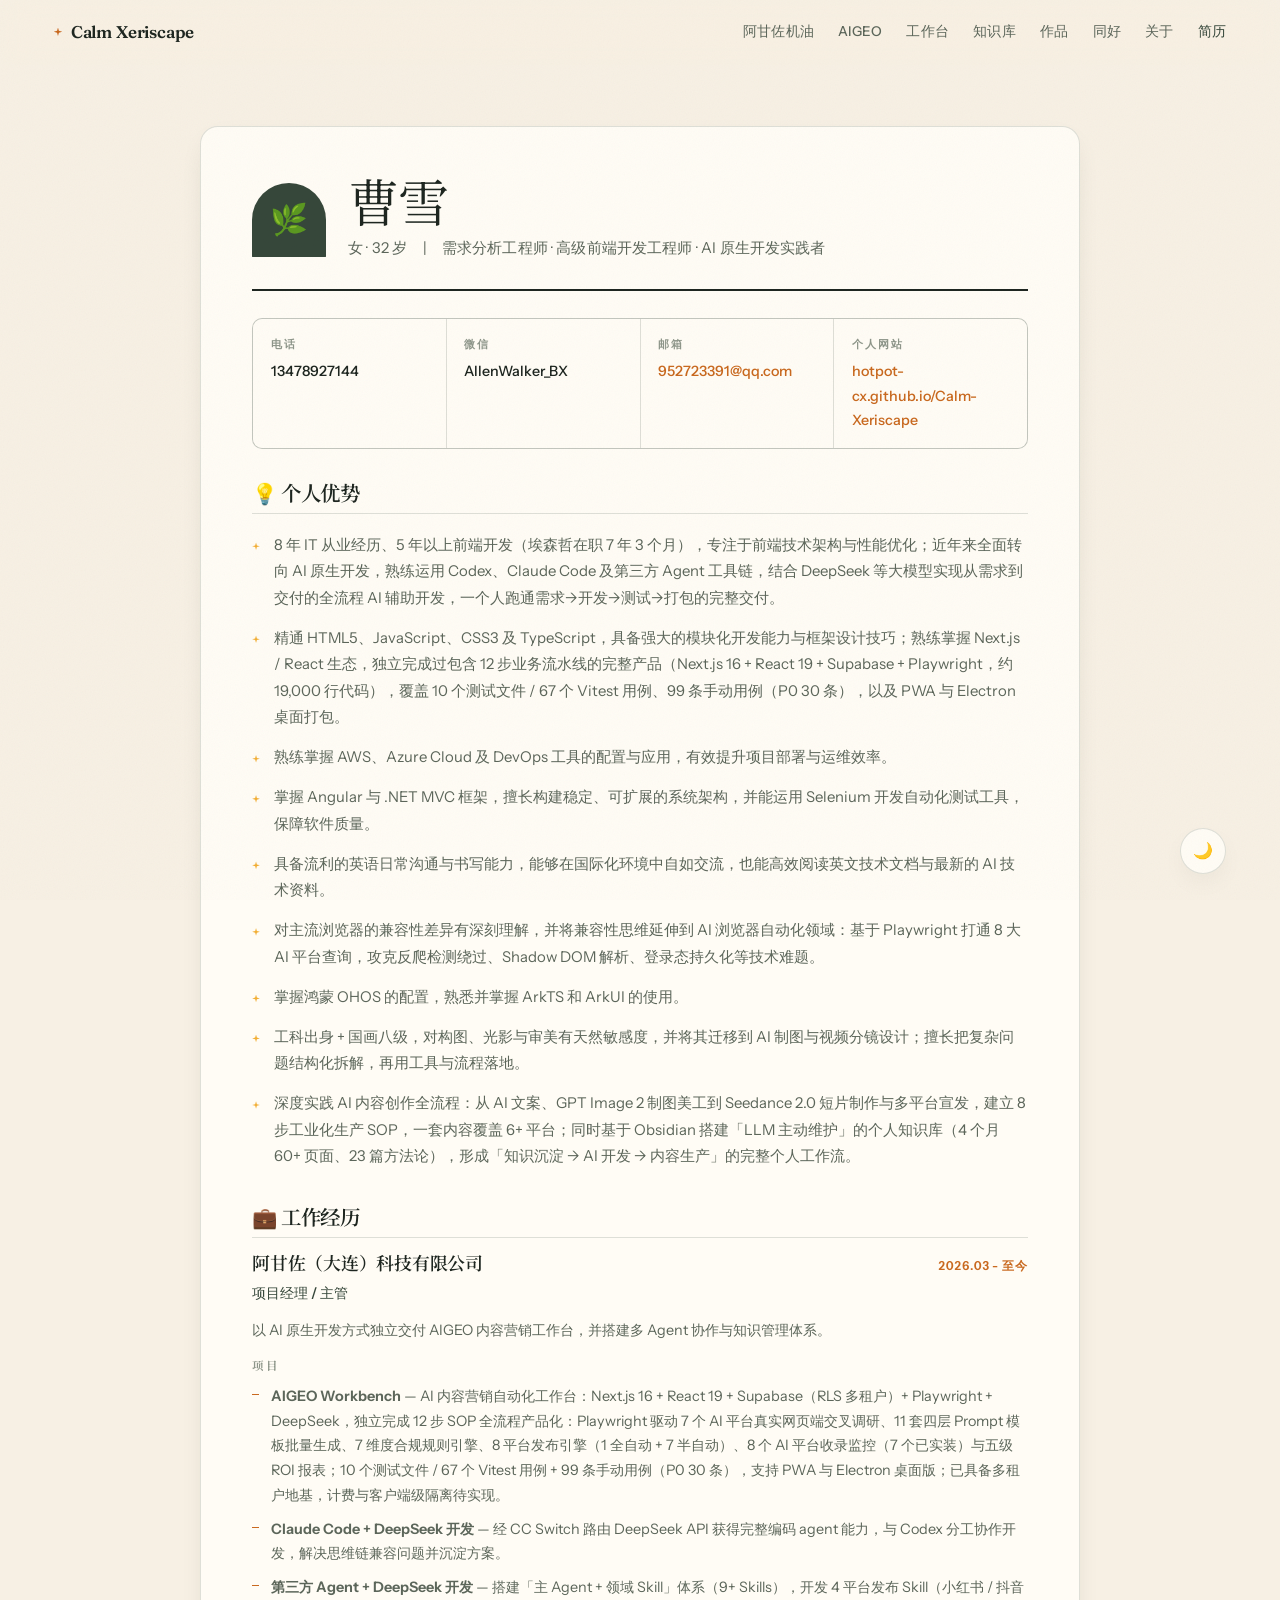
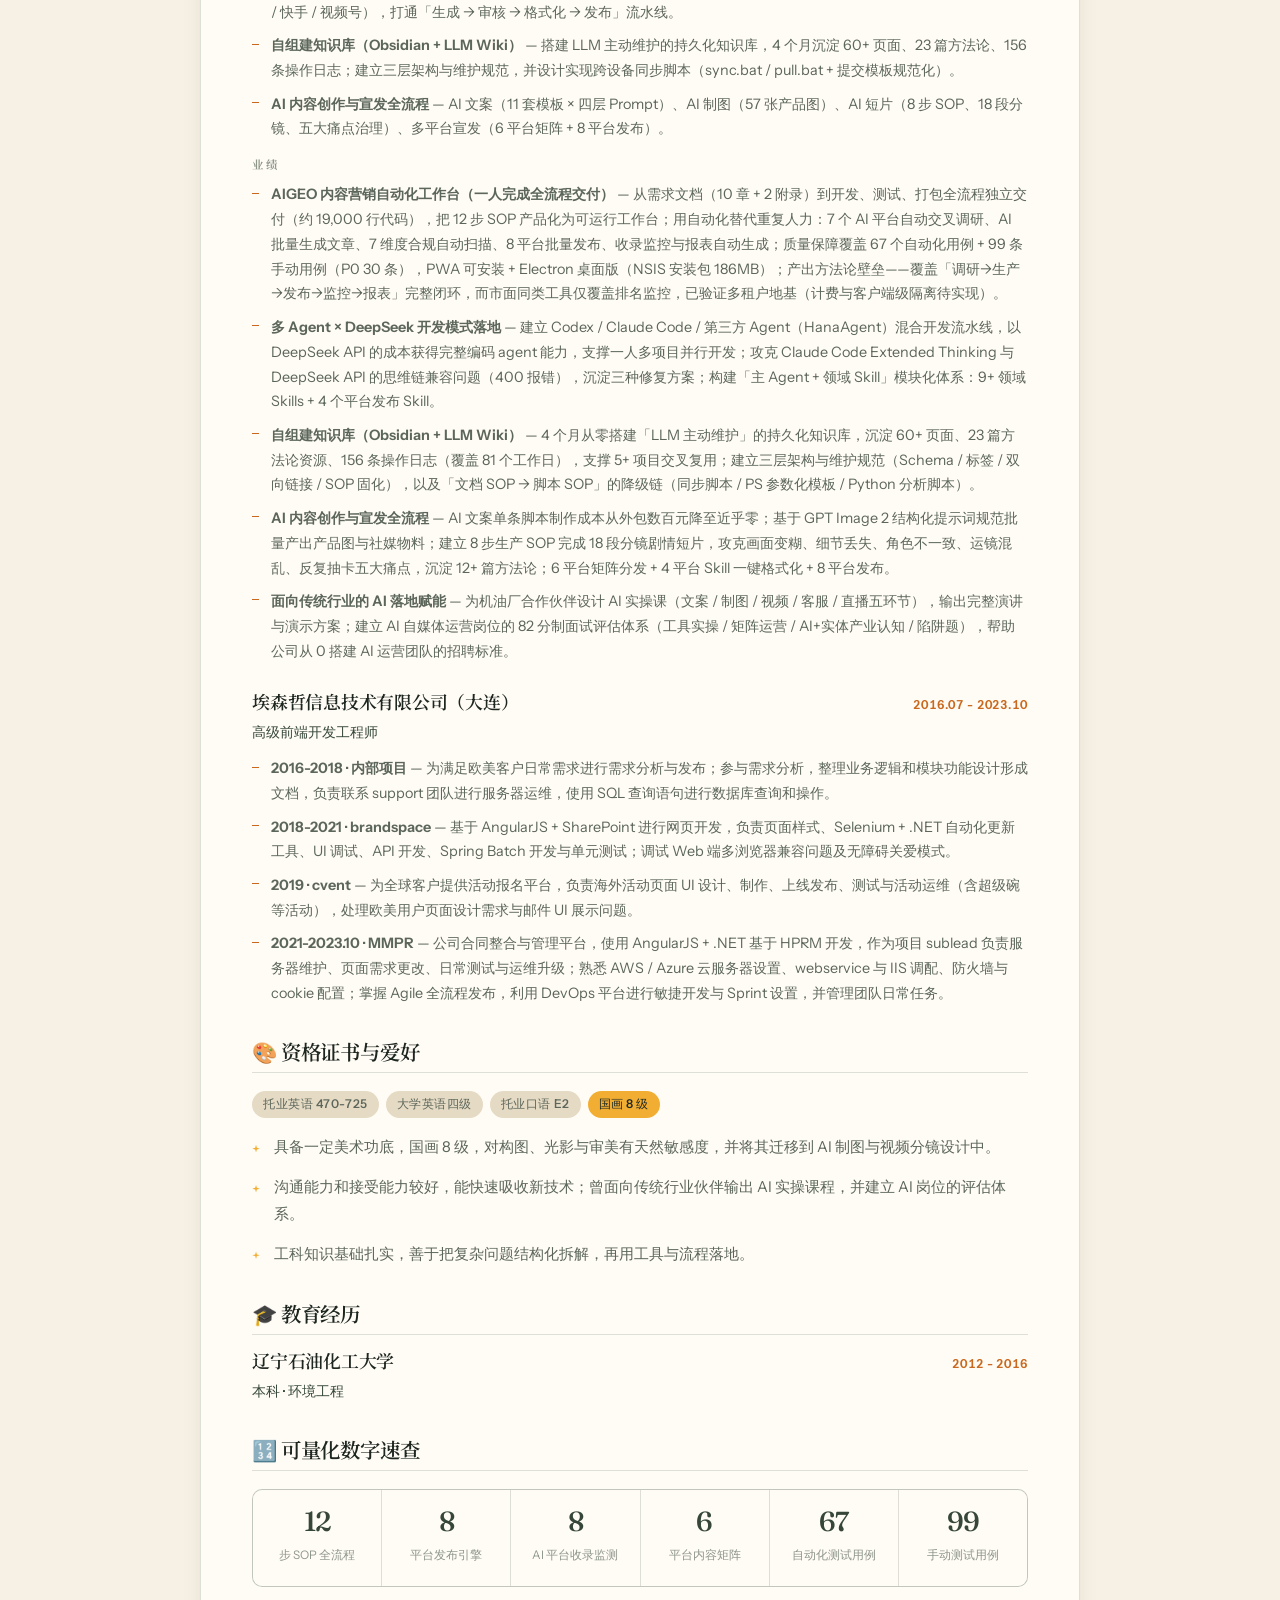
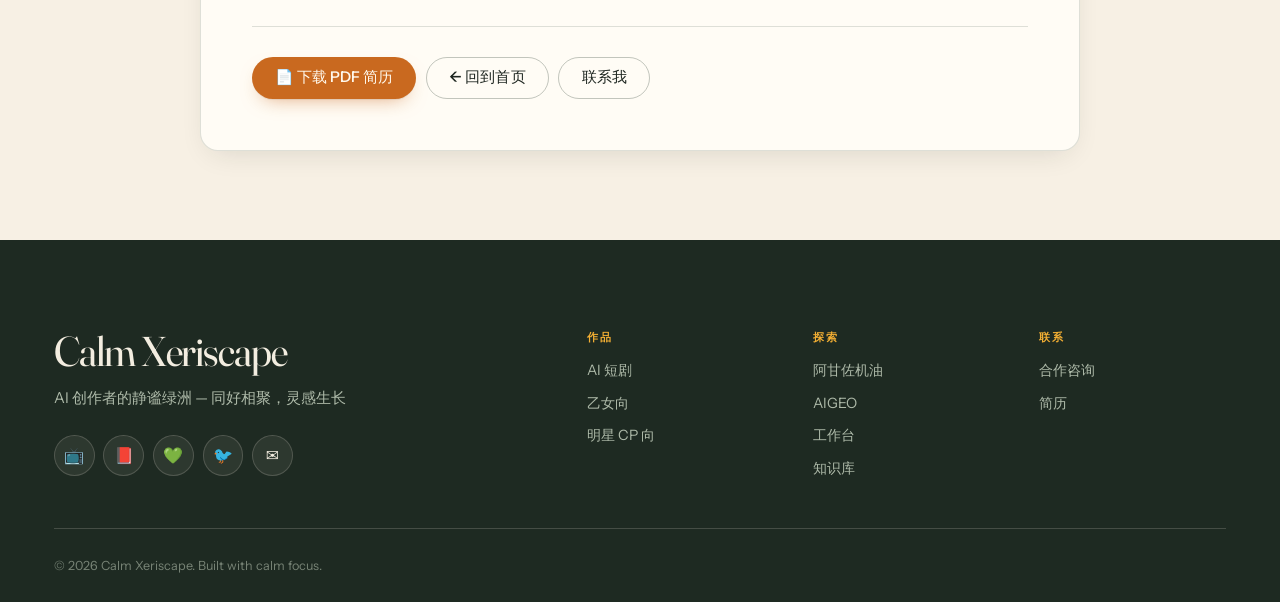
==== commit cdba24f5: "重做视觉：编辑风改版 + 修正内容错误 【设计】 - 封面重做：满幅深绿 + 超大字标裁切(CALM/XERISCAPE) + 抠图贴纸 + 手绘马克笔圈 + 手写签名 - 配色改为奶油纸底 × 降饱" ====
--- a/resume.html
+++ b/resume.html
@@ -10,7 +10,7 @@
 
 <link rel="preconnect" href="https://fonts.googleapis.com">
 <link rel="preconnect" href="https://fonts.gstatic.com" crossorigin>
-<link href="https://fonts.googleapis.com/css2?family=Fraunces:ital,opsz,wght@0,9..144,300;0,9..144,400;0,9..144,500;0,9..144,600;1,9..144,400&family=Nunito:ital,wght@0,300;0,400;0,500;0,600;1,400&display=swap" rel="stylesheet">
+<link href="https://fonts.googleapis.com/css2?family=Fraunces:ital,opsz,wght@0,9..144,300..700;1,9..144,300..700&family=Instrument+Sans:ital,wght@0,400..700;1,400..600&family=Noto+Serif+SC:wght@400;500;600;700&display=swap" rel="stylesheet">
 <link rel="stylesheet" href="style.css">
 </head>
 <body>
@@ -41,7 +41,7 @@
       <div class="resume-avatar">🌿</div>
       <div>
         <h1>曹雪</h1>
-        <p>需求分析工程师 · 高级前端开发工程师 · AI 原生开发实践者</p>
+        <p>女 · 32 岁　|　需求分析工程师 · 高级前端开发工程师 · AI 原生开发实践者</p>
       </div>
     </div>
 
@@ -65,24 +65,48 @@
       </div>
     </div>
 
+    <!-- ================================================================
+         求职信息 —— 仅导出 PDF 时出现，网页上不显示（.print-only）
+         ↓↓↓ 这里是要改数字时唯一需要动的地方 ↓↓↓
+         ================================================================ -->
+    <div class="resume-application print-only">
+      <div>
+        <div class="label">工作时长</div>
+        <div class="value">8 年</div>
+      </div>
+      <div>
+        <div class="label">求职意向</div>
+        <div class="value">需求分析工程师</div>
+      </div>
+      <div>
+        <div class="label">期望薪资</div>
+        <div class="value">10–12K</div>
+      </div>
+      <div>
+        <div class="label">期望城市</div>
+        <div class="value">大连</div>
+      </div>
+    </div>
+
     <!-- Strengths -->
     <section class="resume-section">
-      <h2>💡 个人优势</h2>
+      <h2><span class="no-print">💡 </span>个人优势</h2>
       <ul class="advantage-list">
-        <li>拥有超过四年的 Web 开发经验，专注于前端技术架构与性能优化；近年来全面转向 AI 原生开发，熟练运用 Codex、Claude Code 及第三方 Agent 工具链，结合 DeepSeek 等大模型实现从需求到交付的全流程 AI 辅助开发。</li>
-        <li>精通 HTML5、JavaScript、CSS3 及 TypeScript，具备强大的模块化开发能力与框架设计技巧；熟练掌握 Next.js / React 生态，独立完成过包含 12 步业务流水线的完整产品（Next.js + Supabase + Playwright），覆盖 36 个自动化测试、PWA 与 Electron 桌面打包。</li>
+        <li>8 年 IT 从业经历、5 年以上前端开发（埃森哲在职 7 年 3 个月），专注于前端技术架构与性能优化；近年来全面转向 AI 原生开发，熟练运用 Codex、Claude Code 及第三方 Agent 工具链，结合 DeepSeek 等大模型实现从需求到交付的全流程 AI 辅助开发，一个人跑通需求→开发→测试→打包的完整交付。</li>
+        <li>精通 HTML5、JavaScript、CSS3 及 TypeScript，具备强大的模块化开发能力与框架设计技巧；熟练掌握 Next.js / React 生态，独立完成过包含 12 步业务流水线的完整产品（Next.js 16 + React 19 + Supabase + Playwright，约 19,000 行代码），覆盖 10 个测试文件 / 67 个 Vitest 用例、99 条手动用例（P0 30 条），以及 PWA 与 Electron 桌面打包。</li>
         <li>熟练掌握 AWS、Azure Cloud 及 DevOps 工具的配置与应用，有效提升项目部署与运维效率。</li>
         <li>掌握 Angular 与 .NET MVC 框架，擅长构建稳定、可扩展的系统架构，并能运用 Selenium 开发自动化测试工具，保障软件质量。</li>
         <li>具备流利的英语日常沟通与书写能力，能够在国际化环境中自如交流，也能高效阅读英文技术文档与最新的 AI 技术资料。</li>
         <li>对主流浏览器的兼容性差异有深刻理解，并将兼容性思维延伸到 AI 浏览器自动化领域：基于 Playwright 打通 8 大 AI 平台查询，攻克反爬检测绕过、Shadow DOM 解析、登录态持久化等技术难题。</li>
         <li>掌握鸿蒙 OHOS 的配置，熟悉并掌握 ArkTS 和 ArkUI 的使用。</li>
-        <li>深度实践 AI 内容创作全流程：从 AI 文案、GPT Image 2 制图美工到 Seedance 2.0 短片制作与多平台宣发，建立 8 步工业化生产 SOP，一套内容覆盖 6+ 平台；同时基于 Obsidian 搭建「LLM 主动维护」的个人知识库（3 个月 60+ 页面），形成「知识沉淀 → AI 开发 → 内容生产」的完整个人工作流。</li>
+        <li>工科出身 + 国画八级，对构图、光影与审美有天然敏感度，并将其迁移到 AI 制图与视频分镜设计；擅长把复杂问题结构化拆解，再用工具与流程落地。</li>
+        <li>深度实践 AI 内容创作全流程：从 AI 文案、GPT Image 2 制图美工到 Seedance 2.0 短片制作与多平台宣发，建立 8 步工业化生产 SOP，一套内容覆盖 6+ 平台；同时基于 Obsidian 搭建「LLM 主动维护」的个人知识库（4 个月 60+ 页面、23 篇方法论），形成「知识沉淀 → AI 开发 → 内容生产」的完整个人工作流。</li>
       </ul>
     </section>
 
     <!-- Work Experience -->
     <section class="resume-section">
-      <h2>💼 工作经历</h2>
+      <h2><span class="no-print">💼 </span>工作经历</h2>
 
       <div class="resume-item">
         <div class="item-top">
@@ -95,21 +119,22 @@
         <div class="resume-sub">
           <h4>项目</h4>
           <ul>
-            <li><strong>AIGEO Workbench</strong> — AI 内容营销自动化工作台：Next.js + Supabase + Playwright + DeepSeek，独立完成 12 步 SOP 全流程产品化：8 引擎调研、批量文章生成、7 维度合规扫描、9 平台自动发布、收录监控与报表；36 个自动化测试，支持 PWA / Electron，已验证 SaaS 化路径。</li>
+            <li><strong>AIGEO Workbench</strong> — AI 内容营销自动化工作台：Next.js 16 + React 19 + Supabase（RLS 多租户）+ Playwright + DeepSeek，独立完成 12 步 SOP 全流程产品化：Playwright 驱动 7 个 AI 平台真实网页端交叉调研、11 套四层 Prompt 模板批量生成、7 维度合规规则引擎、8 平台发布引擎（1 全自动 + 7 半自动）、8 个 AI 平台收录监控（7 个已实装）与五级 ROI 报表；10 个测试文件 / 67 个 Vitest 用例 + 99 条手动用例（P0 30 条），支持 PWA 与 Electron 桌面版；已具备多租户地基，计费与客户端级隔离待实现。</li>
             <li><strong>Claude Code + DeepSeek 开发</strong> — 经 CC Switch 路由 DeepSeek API 获得完整编码 agent 能力，与 Codex 分工协作开发，解决思维链兼容问题并沉淀方案。</li>
             <li><strong>第三方 Agent + DeepSeek 开发</strong> — 搭建「主 Agent + 领域 Skill」体系（9+ Skills），开发 4 平台发布 Skill（小红书 / 抖音 / 快手 / 视频号），打通「生成 → 审核 → 格式化 → 发布」流水线。</li>
-            <li><strong>自组建知识库（Obsidian + LLM Wiki）</strong> — 搭建 LLM 主动维护的持久化知识库，3 个月沉淀 60+ 页面、20+ 方法论，目录与日志自动维护，Git 跨设备同步。</li>
-            <li><strong>AI 内容创作与宣发全流程</strong> — AI 文案（7 模板 × 四层 Prompt）、AI 制图（57 张产品图）、AI 短片（8 步 SOP、18 段分镜、五大痛点治理）、多平台宣发（6 平台矩阵 + 9 平台自动发布）。</li>
+            <li><strong>自组建知识库（Obsidian + LLM Wiki）</strong> — 搭建 LLM 主动维护的持久化知识库，4 个月沉淀 60+ 页面、23 篇方法论、156 条操作日志；建立三层架构与维护规范，并设计实现跨设备同步脚本（sync.bat / pull.bat + 提交模板规范化）。</li>
+            <li><strong>AI 内容创作与宣发全流程</strong> — AI 文案（11 套模板 × 四层 Prompt）、AI 制图（57 张产品图）、AI 短片（8 步 SOP、18 段分镜、五大痛点治理）、多平台宣发（6 平台矩阵 + 8 平台发布）。</li>
           </ul>
         </div>
 
         <div class="resume-sub">
           <h4>业绩</h4>
           <ul>
-            <li><strong>AIGEO 内容营销自动化工作台（一人完成全流程交付）</strong> — 从需求文档（10 章 + 2 附录）到开发、测试、打包全流程独立交付，把 12 步 SOP 产品化为可运行工作台；用自动化替代重复人力：8 大 AI 引擎自动交叉调研、AI 批量生成文章、7 维度合规自动扫描、9 平台批量发布、收录监控与报表自动生成；质量保障覆盖自动化测试 + 手动测试用例，PWA 可安装 + Electron 桌面版（238MB）；产出方法论壁垒——覆盖「调研→生产→发布→监控→报表」完整闭环，而市面同类工具仅覆盖排名监控，已验证 SaaS 化路径。</li>
+            <li><strong>AIGEO 内容营销自动化工作台（一人完成全流程交付）</strong> — 从需求文档（10 章 + 2 附录）到开发、测试、打包全流程独立交付（约 19,000 行代码），把 12 步 SOP 产品化为可运行工作台；用自动化替代重复人力：7 个 AI 平台自动交叉调研、AI 批量生成文章、7 维度合规自动扫描、8 平台批量发布、收录监控与报表自动生成；质量保障覆盖 67 个自动化用例 + 99 条手动用例（P0 30 条），PWA 可安装 + Electron 桌面版（NSIS 安装包 186MB）；产出方法论壁垒——覆盖「调研→生产→发布→监控→报表」完整闭环，而市面同类工具仅覆盖排名监控，已验证多租户地基（计费与客户端级隔离待实现）。</li>
             <li><strong>多 Agent × DeepSeek 开发模式落地</strong> — 建立 Codex / Claude Code / 第三方 Agent（HanaAgent）混合开发流水线，以 DeepSeek API 的成本获得完整编码 agent 能力，支撑一人多项目并行开发；攻克 Claude Code Extended Thinking 与 DeepSeek API 的思维链兼容问题（400 报错），沉淀三种修复方案；构建「主 Agent + 领域 Skill」模块化体系：9+ 领域 Skills + 4 个平台发布 Skill。</li>
-            <li><strong>自组建知识库（Obsidian + LLM Wiki）</strong> — 3 个月从零搭建「LLM 主动维护」的持久化知识库，沉淀 60+ 页面、20+ 方法论资源，支撑 5+ 项目交叉复用；建立三层架构与维护规范（Schema / 标签 / 双向链接 / SOP 固化），Git 跨设备一键同步。</li>
-            <li><strong>AI 内容创作与宣发全流程</strong> — AI 文案单条脚本制作成本从外包数百元降至近乎零；基于 GPT Image 2 结构化提示词规范批量产出产品图与社媒物料；建立 8 步生产 SOP 完成 18 段分镜剧情短片，攻克画面变糊、细节丢失、角色不一致、运镜混乱、反复抽卡五大痛点，沉淀 12+ 篇方法论；6 平台矩阵分发 + 4 平台 Skill 一键格式化 + 9 平台自动发布。</li>
+            <li><strong>自组建知识库（Obsidian + LLM Wiki）</strong> — 4 个月从零搭建「LLM 主动维护」的持久化知识库，沉淀 60+ 页面、23 篇方法论资源、156 条操作日志（覆盖 81 个工作日），支撑 5+ 项目交叉复用；建立三层架构与维护规范（Schema / 标签 / 双向链接 / SOP 固化），以及「文档 SOP → 脚本 SOP」的降级链（同步脚本 / PS 参数化模板 / Python 分析脚本）。</li>
+            <li><strong>AI 内容创作与宣发全流程</strong> — AI 文案单条脚本制作成本从外包数百元降至近乎零；基于 GPT Image 2 结构化提示词规范批量产出产品图与社媒物料；建立 8 步生产 SOP 完成 18 段分镜剧情短片，攻克画面变糊、细节丢失、角色不一致、运镜混乱、反复抽卡五大痛点，沉淀 12+ 篇方法论；6 平台矩阵分发 + 4 平台 Skill 一键格式化 + 8 平台发布。</li>
+            <li><strong>面向传统行业的 AI 落地赋能</strong> — 为机油厂合作伙伴设计 AI 实操课（文案 / 制图 / 视频 / 客服 / 直播五环节），输出完整演讲与演示方案；建立 AI 自媒体运营岗位的 82 分制面试评估体系（工具实操 / 矩阵运营 / AI+实体产业认知 / 陷阱题），帮助公司从 0 搭建 AI 运营团队的招聘标准。</li>
           </ul>
         </div>
       </div>
@@ -124,14 +149,14 @@
           <li><strong>2016-2018 · 内部项目</strong> — 为满足欧美客户日常需求进行需求分析与发布；参与需求分析，整理业务逻辑和模块功能设计形成文档，负责联系 support 团队进行服务器运维，使用 SQL 查询语句进行数据库查询和操作。</li>
           <li><strong>2018-2021 · brandspace</strong> — 基于 AngularJS + SharePoint 进行网页开发，负责页面样式、Selenium + .NET 自动化更新工具、UI 调试、API 开发、Spring Batch 开发与单元测试；调试 Web 端多浏览器兼容问题及无障碍关爱模式。</li>
           <li><strong>2019 · cvent</strong> — 为全球客户提供活动报名平台，负责海外活动页面 UI 设计、制作、上线发布、测试与活动运维（含超级碗等活动），处理欧美用户页面设计需求与邮件 UI 展示问题。</li>
-          <li><strong>2021-2025 · MMPR</strong> — 公司合同整合与管理平台，使用 AngularJS + .NET 基于 HPRM 开发，作为项目 sublead 负责服务器维护、页面需求更改、日常测试与运维升级；熟悉 AWS / Azure 云服务器设置、webservice 与 IIS 调配、防火墙与 cookie 配置；掌握 Agile 全流程发布，利用 DevOps 平台进行敏捷开发与 Sprint 设置，并管理团队日常任务。</li>
+          <li><strong>2021-2023.10 · MMPR</strong> — 公司合同整合与管理平台，使用 AngularJS + .NET 基于 HPRM 开发，作为项目 sublead 负责服务器维护、页面需求更改、日常测试与运维升级；熟悉 AWS / Azure 云服务器设置、webservice 与 IIS 调配、防火墙与 cookie 配置；掌握 Agile 全流程发布，利用 DevOps 平台进行敏捷开发与 Sprint 设置，并管理团队日常任务。</li>
         </ul>
       </div>
     </section>
 
     <!-- Certificates & Hobbies -->
     <section class="resume-section">
-      <h2>🎨 资格证书与爱好</h2>
+      <h2><span class="no-print">🎨 </span>资格证书与爱好</h2>
       <div class="resume-tags">
         <span class="tag">托业英语 470-725</span>
         <span class="tag">大学英语四级</span>
@@ -147,7 +172,7 @@
 
     <!-- Education -->
     <section class="resume-section">
-      <h2>🎓 教育经历</h2>
+      <h2><span class="no-print">🎓 </span>教育经历</h2>
       <div class="resume-item" style="margin-bottom: 0;">
         <div class="item-top">
           <h3>辽宁石油化工大学</h3>
@@ -159,13 +184,13 @@
 
     <!-- Key Numbers -->
     <section class="resume-section">
-      <h2>🔢 可量化数字速查</h2>
+      <h2><span class="no-print">🔢 </span>可量化数字速查</h2>
       <div class="resume-stats">
         <div class="resume-stat"><b>12</b><span>步 SOP 全流程</span></div>
-        <div class="resume-stat"><b>8</b><span>引擎调研监测</span></div>
-        <div class="resume-stat"><b>9</b><span>平台自动发布</span></div>
+        <div class="resume-stat"><b>8</b><span>平台发布引擎</span></div>
+        <div class="resume-stat"><b>8</b><span>AI 平台收录监测</span></div>
         <div class="resume-stat"><b>6</b><span>平台内容矩阵</span></div>
-        <div class="resume-stat"><b>36</b><span>自动化测试</span></div>
+        <div class="resume-stat"><b>67</b><span>自动化测试用例</span></div>
         <div class="resume-stat"><b>99</b><span>手动测试用例</span></div>
       </div>
     </section>
--- a/style.css
+++ b/style.css
@@ -1,2108 +1,2192 @@
-﻿
-/* ============================================
-   CSS Custom Properties — Light & Dark Themes
-   ============================================ */
+/* ============================================================================
+   Calm Xeriscape — Editorial Reskin
+   2026-09-29
+   路线① 编辑风（ref4 Han 单页简历）为主 + 路线② 拼贴风的结构细节
+   配色：奶油纸底 + 降饱和墨绿 + 暖橙（压绿提暖）
+   字体：Fraunces（展示衬线） + Instrument Sans（正文）
+   ---------------------------------------------------------------------------
+   §0 设计令牌   §1 基础与排版   §2 布局与版面   §3 装饰原语
+   §4 交互元素   §5 导航         §6 Hero        §7 区块头
+   §8 卡片族     §9 工作台       §10 知识库     §11 作品
+   §12 同好      §13 关于        §14 页脚       §15 简历页
+   §16 动效      §17 响应式      §18 工具类
+   ============================================================================ */
+
+/* ============================================================
+   §0 设计令牌
+   ============================================================ */
 :root {
-  --bg: #FBF8F4;
-  --bg-alt: #F3EEE7;
-  --surface: #FFFFFF;
-  --surface-hover: #FAF7F2;
-  --primary: #7FAF9A;
-  --primary-soft: #B8D5C8;
-  --primary-deep: #5C8D78;
-  --accent: #C9A87C;
-  --accent-soft: #E8D5C4;
-  --accent-warm: #D4A574;
-  --text: #2C3A33;
-  --text-secondary: #6B7F74;
-  --text-muted: #99ADA2;
-  --border: rgba(127, 175, 154, 0.18);
-  --border-strong: rgba(127, 175, 154, 0.35);
-  --shadow-sm: 0 2px 12px rgba(44, 58, 51, 0.05);
-  --shadow: 0 4px 24px rgba(44, 58, 51, 0.07);
-  --shadow-lg: 0 12px 48px rgba(44, 58, 51, 0.10);
-  --radius-sm: 12px;
-  --radius: 16px;
-  --radius-lg: 24px;
-  --radius-xl: 32px;
-  --radius-full: 9999px;
-  --font-display: 'Fraunces', 'Noto Serif SC', 'Songti SC', serif;
-  --font-body: 'Nunito', system-ui, -apple-system, 'PingFang SC', sans-serif;
-  --noise-opacity: 0.025;
-  --blob-opacity-1: 0.50;
-  --blob-opacity-2: 0.35;
-  --blob-opacity-3: 0.28;
-  --transition-theme: 0.6s cubic-bezier(0.22, 1, 0.36, 1);
+  /* —— 纸张层 —— */
+  --paper:        #F7F0E4;
+  --paper-2:      #EFE5D3;
+  --paper-3:      #E5DAC4;   /* 沙色 */
+  --surface:      #FFFCF5;
+  --surface-2:    #FBF6EB;
+
+  /* —— 墨绿层（降饱和）—— */
+  --forest:       #36473A;
+  --forest-2:     #2A3830;
+  --forest-deep:  #1E2A22;
+
+  /* —— 暖橙层 —— */
+  --orange:       #C9691F;   /* 主强调，奶油底上对比度足够 */
+  --orange-2:     #E08A2E;
+  --amber:        #F2AE33;   /* 取自 ref4 实测 #F8B431，略收一档 */
+  --amber-soft:   #F7D9A0;
+
+  /* —— 金橄榄（水印 / 细节）—— */
+  --gold:         #977A47;
+
+  /* —— 文本 —— */
+  --ink:          #1E2620;
+  --ink-2:        #5C665A;
+  --ink-3:        #8E968A;
+  --on-dark:      #F3EDE0;
+  --on-dark-2:    #AEBAA9;
+
+  /* —— 线条 —— */
+  --rule:         rgba(54, 71, 58, .16);
+  --rule-2:       rgba(54, 71, 58, .30);
+  --rule-dark:    rgba(243, 237, 224, .18);
+
+  /* —— 阴影（克制的纸感）—— */
+  --shadow-xs:    0 1px 2px rgba(30, 38, 32, .05);
+  --shadow-sm:    0 2px 10px rgba(30, 38, 32, .06);
+  --shadow:       0 10px 30px -12px rgba(30, 38, 32, .16);
+  --shadow-lg:    0 26px 60px -24px rgba(30, 38, 32, .26);
+
+  /* —— 圆角 —— */
+  --r-xs: 3px;
+  --r-sm: 6px;
+  --r:    10px;
+  --r-lg: 18px;
+  --r-arch: 999px 999px 12px 12px;   /* 拱形（ref4 人像裁切）*/
+  --r-full: 999px;
+
+  /* —— 字体 —— */
+  --f-display: 'Fraunces', 'Noto Serif SC', 'Songti SC', 'Source Han Serif SC', serif;
+  --f-body:    'Instrument Sans', 'Noto Sans SC', -apple-system, 'PingFang SC', 'Microsoft YaHei', system-ui, sans-serif;
+  --f-mono:    ui-monospace, 'SFMono-Regular', Menlo, Consolas, monospace;
+
+  /* —— 版心 —— */
+  --w-narrow: 720px;
+  --w-text:   880px;
+  --w-wide:   1180px;
+  --w-max:    1340px;
+  --gutter:   clamp(20px, 4.2vw, 64px);
+
+  /* —— 动效 —— */
+  --ease: cubic-bezier(.22, 1, .36, 1);
+  --ease-out: cubic-bezier(.16, 1, .3, 1);
+  --t-fast: .18s var(--ease);
+  --t: .42s var(--ease);
+  --t-theme: .55s var(--ease);
+
+  --grain: .042;
+
+  /* —— 旧变量兼容映射（避免遗留引用失效）—— */
+  --bg: var(--paper);
+  --bg-alt: var(--paper-2);
+  --primary: var(--forest);
+  --primary-deep: var(--forest);
+  --primary-soft: var(--amber-soft);
+  --accent: var(--orange);
+  --accent-warm: var(--orange);
+  --accent-soft: var(--amber-soft);
+  --text: var(--ink);
+  --text-secondary: var(--ink-2);
+  --text-muted: var(--ink-3);
+  --border: var(--rule);
+  --border-strong: var(--rule-2);
+  --radius-sm: var(--r-sm);
+  --radius: var(--r);
+  --radius-lg: var(--r-lg);
+  --radius-xl: var(--r-lg);
+  --radius-full: var(--r-full);
+  --font-display: var(--f-display);
+  --font-body: var(--f-body);
+  --blob-opacity-1: .30;
+  --blob-opacity-2: .22;
+  --blob-opacity-3: .18;
+  --noise-opacity: var(--grain);
 }
 
 [data-theme="dark"] {
-  --bg: #1A2320;
-  --bg-alt: #1F2A26;
-  --surface: #232D29;
-  --surface-hover: #2A3530;
-  --primary: #8FC4AF;
-  --primary-soft: #5C8D78;
-  --primary-deep: #7FAF9A;
-  --accent: #D4B896;
-  --accent-soft: #4A3D30;
-  --accent-warm: #C9A87C;
-  --text: #E8EDEA;
-  --text-secondary: #98AFA4;
-  --text-muted: #5C7065;
-  --border: rgba(143, 196, 175, 0.12);
-  --border-strong: rgba(143, 196, 175, 0.25);
-  --shadow-sm: 0 2px 12px rgba(0, 0, 0, 0.12);
-  --shadow: 0 4px 24px rgba(0, 0, 0, 0.18);
-  --shadow-lg: 0 12px 48px rgba(0, 0, 0, 0.25);
-  --noise-opacity: 0.04;
-  --blob-opacity-1: 0.30;
-  --blob-opacity-2: 0.20;
-  --blob-opacity-3: 0.16;
-}
-
-/* ============================================
-   Base & Reset
-   ============================================ */
+  --paper:        #16201A;
+  --paper-2:      #1B261F;
+  --paper-3:      #223026;
+  --surface:      #1E2A22;
+  --surface-2:    #223027;
+
+  --forest:       #3E5243;
+  --forest-2:     #47604C;
+  --forest-deep:  #0F1712;
+
+  --orange:       #E08A2E;
+  --orange-2:     #EBA249;
+  --amber:        #E9A93C;
+  --amber-soft:   #4A3A20;
+
+  --gold:         #B39358;
+
+  --ink:          #F0EADC;
+  --ink-2:        #A9B4A5;
+  --ink-3:        #71806F;
+  --on-dark:      #F3EDE0;
+  --on-dark-2:    #A8B3A3;
+
+  --rule:         rgba(240, 234, 220, .14);
+  --rule-2:       rgba(240, 234, 220, .26);
+  --rule-dark:    rgba(240, 234, 220, .16);
+
+  --shadow-xs: 0 1px 2px rgba(0, 0, 0, .3);
+  --shadow-sm: 0 2px 10px rgba(0, 0, 0, .3);
+  --shadow:    0 10px 30px -12px rgba(0, 0, 0, .5);
+  --shadow-lg: 0 26px 60px -24px rgba(0, 0, 0, .6);
+
+  --grain: .04;
+  --blob-opacity-1: .18;
+  --blob-opacity-2: .14;
+  --blob-opacity-3: .10;
+}
+
+/* ============================================================
+   §1 基础与排版
+   ============================================================ */
 *, *::before, *::after { box-sizing: border-box; margin: 0; padding: 0; }
 
 html {
   scroll-behavior: smooth;
   font-size: 16px;
+  -webkit-text-size-adjust: 100%;
+  scroll-padding-top: 90px;
 }
 
 body {
-  font-family: var(--font-body);
-  background-color: var(--bg);
-  color: var(--text);
-  line-height: 1.7;
-  transition: background-color var(--transition-theme), color var(--transition-theme);
+  font-family: var(--f-body);
+  font-size: 1rem;
+  line-height: 1.72;
+  color: var(--ink);
+  background: var(--paper);
+  -webkit-font-smoothing: antialiased;
+  text-rendering: optimizeLegibility;
+  /* 装饰元素（胶带/手绘圈）会略微出界，这里兜住横向溢出，避免出现横向滚动条 */
   overflow-x: hidden;
-  -webkit-font-smoothing: antialiased;
-}
-
-/* Global noise texture overlay */
+  transition: background var(--t-theme), color var(--t-theme);
+  font-feature-settings: "kern" 1, "liga" 1, "calt" 1;
+}
+
+/* 纸纹颗粒 —— 让纯色底有物的质感 */
 body::after {
-  content: '';
+  content: "";
   position: fixed;
   inset: 0;
   pointer-events: none;
-  z-index: 10000;
-  opacity: var(--noise-opacity);
-  transition: opacity var(--transition-theme);
-  background-image: url("data:image/svg+xml,%3Csvg viewBox='0 0 256 256' xmlns='http://www.w3.org/2000/svg'%3E%3Cfilter id='n'%3E%3CfeTurbulence type='fractalNoise' baseFrequency='0.85' numOctaves='4' stitchTiles='stitch'/%3E%3C/filter%3E%3Crect width='100%25' height='100%25' filter='url(%23n)' opacity='1'/%3E%3C/svg%3E");
-}
-
-/* ============================================
-   Typography
-   ============================================ */
-h1, h2, h3, h4 {
-  font-family: var(--font-display);
-  font-weight: 400;
-  line-height: 1.15;
-  letter-spacing: -0.01em;
-}
-
-h1 { font-size: clamp(3rem, 7vw, 5.5rem); }
-h2 { font-size: clamp(2rem, 4.5vw, 3.2rem); }
-h3 { font-size: clamp(1.25rem, 2.5vw, 1.75rem); }
-
+  z-index: 9999;
+  opacity: var(--grain);
+  background-image: url("data:image/svg+xml,%3Csvg xmlns='http://www.w3.org/2000/svg' width='200' height='200'%3E%3Cfilter id='n'%3E%3CfeTurbulence type='fractalNoise' baseFrequency='.82' numOctaves='4' stitchTiles='stitch'/%3E%3C/filter%3E%3Crect width='200' height='200' filter='url(%23n)'/%3E%3C/svg%3E");
+  mix-blend-mode: multiply;
+}
+[data-theme="dark"] body::after { mix-blend-mode: screen; }
+
+img, svg, video { max-width: 100%; height: auto; display: block; }
+a { color: inherit; text-decoration: none; }
+ul, ol { list-style: none; }
+button { font: inherit; color: inherit; background: none; border: 0; cursor: pointer; }
+::selection { background: var(--amber); color: var(--forest-deep); }
+
+:focus-visible {
+  outline: 2px solid var(--orange);
+  outline-offset: 3px;
+  border-radius: 2px;
+}
+
+/* —— 展示字体：把 Fraunces 的高对比光学尺寸推满 —— */
+h1, h2, h3, h4, .display {
+  font-family: var(--f-display);
+  font-weight: 500;
+  line-height: 1.04;
+  letter-spacing: -.022em;
+  color: var(--ink);
+  font-variation-settings: "opsz" 144, "SOFT" 0, "WONK" 1;
+  text-wrap: balance;
+}
+
+h1 { font-size: clamp(3.1rem, 9.2vw, 7.6rem); font-weight: 400; line-height: .93; }
+h2 { font-size: clamp(2.05rem, 4.6vw, 3.7rem); font-weight: 400; }
+h3 { font-size: clamp(1.32rem, 2.1vw, 1.72rem); font-weight: 500; letter-spacing: -.014em; }
+h4 { font-size: 1.06rem; font-weight: 600; letter-spacing: -.006em; line-height: 1.3; }
+
+p { text-wrap: pretty; }
+strong, b { font-weight: 650; }
+
+em, .italic {
+  font-style: italic;
+  font-variation-settings: "opsz" 144, "SOFT" 40, "WONK" 1;
+}
+
+/* —— 编辑风眉标：宽字距小字 + 橙色四角星 —— */
+.eyebrow,
 .section-label {
   display: inline-flex;
   align-items: center;
-  gap: 0.5rem;
-  font-family: var(--font-body);
-  font-size: 0.8rem;
+  gap: .55em;
+  font-family: var(--f-body);
+  font-size: .715rem;
   font-weight: 600;
-  letter-spacing: 0.12em;
+  letter-spacing: .21em;
   text-transform: uppercase;
-  color: var(--primary-deep);
-  margin-bottom: 1rem;
-}
-
+  color: var(--orange);
+  line-height: 1;
+  margin-bottom: 1.05rem;
+}
+.eyebrow::before,
 .section-label::before {
-  content: '';
-  display: block;
-  width: 1.5rem;
-  height: 1.5px;
-  background: var(--primary-deep);
-  border-radius: 1px;
-}
-
-/* ============================================
-   Theme Toggle
-   ============================================ */
-.theme-toggle {
-  position: fixed;
-  top: 1.5rem;
-  right: 1.5rem;
-  z-index: 1000;
-  width: 46px;
-  height: 46px;
-  border-radius: var(--radius-full);
-  background: var(--surface);
-  border: 1.5px solid var(--border);
-  cursor: pointer;
-  display: flex;
-  align-items: center;
-  justify-content: center;
-  font-size: 1.2rem;
-  transition: all 0.35s cubic-bezier(0.22, 1, 0.36, 1);
-  box-shadow: var(--shadow-sm);
-  backdrop-filter: blur(12px);
-  -webkit-backdrop-filter: blur(12px);
-}
-
-.theme-toggle:hover {
-  border-color: var(--primary);
+  content: "";
+  width: .62em; height: .62em;
+  flex: none;
+  background: currentColor;
+  clip-path: polygon(50% 0%, 61% 39%, 100% 50%, 61% 61%, 50% 100%, 39% 61%, 0% 50%, 39% 39%);
+}
+.section-label.plain::before { display: none; }
+
+.on-dark .section-label,
+.section-dark .section-label,
+.section-dark .eyebrow { color: var(--amber); }
+
+.lead {
+  font-size: clamp(1.02rem, 1.35vw, 1.16rem);
+  color: var(--ink-2);
+  line-height: 1.78;
+  max-width: 62ch;
+}
+
+.muted { color: var(--ink-3); }
+.tnum { font-variant-numeric: tabular-nums; }
+
+/* ============================================================
+   §2 布局与版面
+   ============================================================ */
+.section {
+  position: relative;
+  padding: clamp(64px, 9.5vw, 138px) var(--gutter);
+}
+.section-alt { background: var(--paper-2); }
+
+/* —— 满幅琥珀色块（ref4 的 Experience 块）：整段反色 —— */
+.section-amber {
+  background: var(--amber);
+  color: #241A0C;
+}
+.section-amber h2, .section-amber h3, .section-amber h4 { color: #241A0C; }
+.section-amber .section-label { color: #6B3E0A; }
+.section-amber .section-header p { color: rgba(36,26,12,.74); }
+.section-amber .work-card {
+  background: #FFFDF6;
+  border-color: transparent;
+  box-shadow: 0 22px 46px -28px rgba(64,42,8,.55);
+}
+.section-amber .work-card::before { color: rgba(36,26,12,.22); }
+.section-amber .work-card p { color: #4A3A22; }
+.section-amber .work-card h3 { color: #241A0C; }
+.section-amber .tag { background: rgba(36,26,12,.1); color: #3E2C12; }
+.section-amber .tag.accent { background: #241A0C; color: var(--amber); }
+.section-amber .work-link { color: #7A4408; }
+.section-amber .work-card-soon { background: rgba(255,253,246,.5); }
+.section-amber .showcase-section { border-top-color: rgba(36,26,12,.18); }
+.section-amber .showcase-card { background: rgba(255,253,246,.62); border-color: transparent; }
+.section-amber .showcase-caption { color: rgba(36,26,12,.62); }
+.section-amber .watermark { -webkit-text-stroke-color: rgba(36,26,12,.15); }
+.section-amber .badge-soon { background: #241A0C; color: var(--amber); }
+.section-dark {
+  background: var(--forest);
+  color: var(--on-dark);
+}
+.section-dark h1, .section-dark h2, .section-dark h3, .section-dark h4 { color: var(--on-dark); }
+.section-dark p, .section-dark li { color: var(--on-dark-2); }
+
+/* —— 深色区块内的「浅底卡片」必须把文字还原成深色墨 ——
+   否则会继承 .section-dark 的奶油色，形成奶油字压白卡、几乎不可读。
+   这是渲染自检时实际抓到的 bug，勿删。 —— */
+.section-dark .aigeo-stat-card,
+.section-dark .aigeo-feature-card,
+.section-dark .wb-learning-card,
+.section-dark .wb-step,
+.section-dark .aigeo-schema-showcase { color: var(--ink); }
+
+.section-dark .aigeo-stat-card h3, .section-dark .aigeo-stat-card h4,
+.section-dark .aigeo-feature-card h3, .section-dark .aigeo-feature-card h4,
+.section-dark .wb-learning-card h3, .section-dark .wb-learning-card h4,
+.section-dark .wb-step,
+.section-dark .aigeo-schema-showcase h3,
+.section-dark .stat-label,
+.section-dark .wb-pipeline .section-label { color: var(--ink); }
+
+.section-dark .aigeo-stat-card p, .section-dark .aigeo-stat-card li,
+.section-dark .aigeo-feature-card p, .section-dark .aigeo-feature-card li,
+.section-dark .wb-learning-card p, .section-dark .wb-learning-card li,
+.section-dark .aigeo-schema-showcase p,
+.section-dark .stat-desc,
+.section-dark .schema-subtitle { color: var(--ink-2); }
+
+.section-dark .stat-number { color: var(--forest); }
+.section-dark .schema-tag { color: var(--forest); background: var(--paper-2); }
+.section-dark .tag { background: var(--paper-3); color: var(--ink-2); }
+.section-dark .tag.accent { background: var(--amber); color: var(--forest-deep); }
+.section-dark .wb-pipeline { background: var(--paper-2); }
+
+.section-wrap { max-width: var(--w-wide); margin: 0 auto; position: relative; z-index: 1; }
+.wide { max-width: var(--w-max); margin: 0 auto; }
+.narrow { max-width: var(--w-text); margin: 0 auto; }
+
+.rule { height: 1px; background: var(--rule); border: 0; margin: 0; }
+.rule-inset { max-width: var(--w-wide); margin: 0 auto; }
+.rule-double {
+  height: 5px;
+  border-top: 1px solid var(--rule-2);
+  border-bottom: 1px solid var(--rule);
+  background: none;
+}
+
+.offset-right { margin-left: auto; }
+@media (min-width: 900px) {
+  .indent { padding-left: clamp(0px, 12vw, 180px); }
+}
+
+.section-header { max-width: 44rem; margin-bottom: clamp(2.4rem, 4.6vw, 4rem); }
+.section-header h2 { margin-bottom: .95rem; }
+.section-header p { color: var(--ink-2); font-size: 1.03rem; }
+.section-dark .section-header p { color: var(--on-dark-2); }
+
+/* ============================================================
+   §3 装饰原语
+   ============================================================ */
+
+/* 拱形图片框（ref4 人像裁切） */
+.arch {
+  border-radius: var(--r-arch);
+  overflow: hidden;
+  background: var(--paper-3);
   box-shadow: var(--shadow);
-  transform: scale(1.05);
-}
-
-.theme-toggle .icon-sun,
-.theme-toggle .icon-moon {
-  position: absolute;
-  transition: all 0.35s cubic-bezier(0.22, 1, 0.36, 1);
-}
-
-[data-theme="light"] .theme-toggle .icon-moon { opacity: 1; transform: rotate(0deg); }
-[data-theme="light"] .theme-toggle .icon-sun { opacity: 0; transform: rotate(90deg); }
-[data-theme="dark"] .theme-toggle .icon-moon { opacity: 0; transform: rotate(-90deg); }
-[data-theme="dark"] .theme-toggle .icon-sun { opacity: 1; transform: rotate(0deg); }
-
-/* ============================================
-   Navigation
-   ============================================ */
-.nav {
-  position: fixed;
-  top: 0;
-  left: 0;
-  right: 0;
-  z-index: 900;
-  padding: 1.25rem 2rem;
-  display: flex;
-  align-items: center;
-  justify-content: center;
-  gap: 2.5rem;
-  transition: all 0.4s cubic-bezier(0.22, 1, 0.36, 1);
-}
-
-.nav.scrolled {
-  background: var(--surface);
-  box-shadow: var(--shadow-sm);
-  backdrop-filter: blur(20px);
-  -webkit-backdrop-filter: blur(20px);
-  padding: 0.75rem 2rem;
-}
-
-.nav a {
-  font-family: var(--font-body);
-  font-size: 0.85rem;
-  font-weight: 500;
-  color: var(--text-secondary);
-  text-decoration: none;
-  letter-spacing: 0.03em;
-  transition: color 0.3s;
-  position: relative;
-}
-
-.nav a::after {
-  content: '';
-  position: absolute;
-  bottom: -4px;
-  left: 50%;
-  transform: translateX(-50%) scaleX(0);
-  width: 100%;
-  height: 1.5px;
-  background: var(--primary);
-  border-radius: 1px;
-  transition: transform 0.3s cubic-bezier(0.22, 1, 0.36, 1);
-}
-
-.nav a:hover { color: var(--primary-deep); }
-.nav a:hover::after { transform: translateX(-50%) scaleX(1); }
-
-.nav-brand {
-  font-family: var(--font-display);
-  font-size: 1.1rem;
-  font-weight: 500;
-  color: var(--text) !important;
-  margin-right: 1rem;
-}
-
-/* ============================================
-   Section Shared
-   ============================================ */
-.section {
-  padding: 6rem 2rem;
-  max-width: 1200px;
-  margin: 0 auto;
-  position: relative;
-}
-
-.section-alt {
-  background: var(--bg-alt);
-  max-width: none;
-  padding-left: 0;
-  padding-right: 0;
-  transition: background var(--transition-theme);
-}
-
-.section-wrap {
-  max-width: 1200px;
-  margin: 0 auto;
-  padding: 0 2rem;
-}
-
-.section-header {
-  text-align: center;
-  margin-bottom: 4rem;
-}
-
-.section-header h2 {
-  margin-bottom: 0.75rem;
-}
-
-.section-header .section-label {
-  margin-bottom: 1.25rem;
-}
-
-.section-header p {
-  color: var(--text-secondary);
-  font-size: 1.05rem;
-  max-width: 480px;
-  margin: 0 auto;
-}
-
-/* ============================================
-   Hero Section
-   ============================================ */
-.hero {
-  min-height: 100vh;
-  display: flex;
-  align-items: center;
-  justify-content: center;
-  position: relative;
-  padding: 2rem;
+}
+.arch img { width: 100%; height: 100%; object-fit: cover; }
+
+/* 巨大描边水印字（ref4 的 RESUME×3） */
+.watermark {
+  position: absolute;
+  left: 0; right: 0;
+  bottom: -.12em;
+  font-family: var(--f-display);
+  font-size: clamp(4.5rem, 17vw, 15rem);
+  font-weight: 700;
+  line-height: .78;
+  letter-spacing: -.03em;
+  white-space: nowrap;
   overflow: hidden;
-}
-
-/* Organic fluid blob background */
-.hero-organic {
-  position: absolute;
-  inset: 0;
   pointer-events: none;
-  overflow: hidden;
-}
-
-.hero-organic svg {
-  width: 100%;
-  height: 100%;
-}
-
-.blob {
-  animation: floatBlob 20s ease-in-out infinite;
-  transform-origin: center;
-}
-
-.blob:nth-child(2) { animation-delay: -7s; animation-duration: 25s; }
-.blob:nth-child(3) { animation-delay: -14s; animation-duration: 22s; }
-.blob:nth-child(4) { animation-delay: -3s; animation-duration: 28s; }
-
-@keyframes floatBlob {
-  0%, 100% { transform: translate(0, 0) rotate(0deg) scale(1); }
-  25% { transform: translate(3%, -2%) rotate(3deg) scale(1.04); }
-  50% { transform: translate(-1%, 1%) rotate(-2deg) scale(0.97); }
-  75% { transform: translate(2%, 2%) rotate(1deg) scale(1.02); }
-}
-
-.hero-content {
-  position: relative;
-  z-index: 2;
-  text-align: center;
-  max-width: 800px;
-}
-
-.hero-eyebrow {
-  font-family: var(--font-body);
-  font-size: 0.85rem;
-  font-weight: 600;
-  letter-spacing: 0.18em;
+  user-select: none;
+  color: transparent;
+  -webkit-text-stroke: 1px var(--rule-2);
+  z-index: 0;
+}
+.watermark.on-dark { -webkit-text-stroke-color: rgba(243, 237, 224, .15); }
+
+.numeral {
+  font-family: var(--f-display);
+  font-size: clamp(2.3rem, 4.4vw, 3.5rem);
+  font-weight: 300;
+  line-height: .8;
+  letter-spacing: -.03em;
+  color: var(--rule-2);
+  font-variant-numeric: lining-nums;
+  transition: color var(--t);
+}
+
+.vertical {
+  writing-mode: vertical-rl;
+  text-orientation: mixed;
+  font-size: .68rem;
+  letter-spacing: .28em;
   text-transform: uppercase;
-  color: var(--primary-deep);
-  margin-bottom: 1.5rem;
-}
-
-.hero h1 {
-  margin-bottom: 1.25rem;
-  font-weight: 400;
-}
-
-.hero h1 .italic {
-  font-style: italic;
-  font-weight: 300;
-  color: var(--accent-warm);
-}
-
-.hero-tagline {
-  font-size: 1.15rem;
-  color: var(--text-secondary);
-  max-width: 460px;
-  margin: 0 auto 2.5rem;
-  line-height: 1.8;
-}
-
-.hero-actions {
-  display: flex;
-  gap: 1rem;
-  justify-content: center;
-  flex-wrap: wrap;
-}
-
+  color: var(--ink-3);
+}
+
+/* ============================================================
+   §4 交互元素
+   ============================================================ */
 .btn {
   display: inline-flex;
   align-items: center;
-  gap: 0.5rem;
-  padding: 0.85rem 1.75rem;
-  border-radius: var(--radius-full);
-  font-family: var(--font-body);
-  font-size: 0.9rem;
-  font-weight: 600;
-  text-decoration: none;
-  letter-spacing: 0.02em;
-  cursor: pointer;
-  border: none;
-  transition: all 0.35s cubic-bezier(0.22, 1, 0.36, 1);
-}
+  gap: .5em;
+  padding: .84em 1.5em;
+  font-size: .925rem;
+  font-weight: 560;
+  letter-spacing: .005em;
+  line-height: 1;
+  border-radius: var(--r-full);
+  border: 1px solid transparent;
+  transition: background var(--t-fast), color var(--t-fast),
+              border-color var(--t-fast), transform var(--t-fast), box-shadow var(--t-fast);
+  white-space: nowrap;
+}
+.btn:hover { transform: translateY(-2px); }
+.btn:active { transform: translateY(0); }
 
 .btn-primary {
-  background: var(--primary);
-  color: #FFFFFF;
-  box-shadow: 0 4px 20px rgba(127, 175, 154, 0.30);
-}
-
+  background: var(--orange);
+  color: #FFF8EC;
+  box-shadow: 0 1px 0 rgba(0,0,0,.06), 0 8px 20px -10px rgba(201, 105, 31, .65);
+}
 .btn-primary:hover {
-  background: var(--primary-deep);
-  box-shadow: 0 6px 28px rgba(127, 175, 154, 0.40);
-  transform: translateY(-2px);
+  background: var(--orange-2);
+  box-shadow: 0 1px 0 rgba(0,0,0,.06), 0 14px 30px -12px rgba(201, 105, 31, .75);
 }
 
 .btn-ghost {
   background: transparent;
-  color: var(--text);
-  border: 1.5px solid var(--border-strong);
-}
-
-.btn-ghost:hover {
-  border-color: var(--primary);
+  color: var(--ink);
+  border-color: var(--rule-2);
+}
+.btn-ghost:hover { border-color: var(--forest); background: rgba(54, 71, 58, .05); }
+
+.section-dark .btn-ghost { color: var(--on-dark); border-color: var(--rule-dark); }
+.section-dark .btn-ghost:hover { background: rgba(243, 237, 224, .09); border-color: var(--amber); }
+
+.btn-arrow::after {
+  content: "→";
+  font-size: .92em;
+  transition: transform var(--t-fast);
+}
+.btn-arrow:hover::after { transform: translateX(3px); }
+
+.tag {
+  display: inline-flex;
+  align-items: center;
+  padding: .34em .82em;
+  font-size: .755rem;
+  font-weight: 550;
+  letter-spacing: .045em;
+  line-height: 1.4;
+  color: var(--ink-2);
+  background: var(--paper-3);
+  border-radius: var(--r-full);
+  border: 1px solid transparent;
+  transition: color var(--t-fast), background var(--t-fast), border-color var(--t-fast);
+}
+.tag.accent { color: var(--forest-deep); background: var(--amber); }
+.tag-outline { background: transparent; border-color: var(--rule-2); color: var(--ink-2); }
+.section-dark .tag { background: rgba(243,237,224,.1); color: var(--on-dark-2); }
+.tag-row { display: flex; flex-wrap: wrap; gap: .48rem; }
+
+/* ============================================================
+   §5 导航
+   ============================================================ */
+.nav {
+  position: fixed;
+  inset: 0 0 auto 0;
+  z-index: 100;
+  display: flex;
+  align-items: center;
+  gap: clamp(.7rem, 1.9vw, 1.7rem);
+  padding: 1.05rem var(--gutter);
+  background: color-mix(in srgb, var(--paper) 84%, transparent);
+  backdrop-filter: saturate(150%) blur(14px);
+  -webkit-backdrop-filter: saturate(150%) blur(14px);
+  border-bottom: 1px solid transparent;
+  transition: padding var(--t), border-color var(--t), background var(--t-theme);
+}
+.nav.scrolled {
+  padding-top: .68rem;
+  padding-bottom: .68rem;
+  border-bottom-color: var(--rule);
+}
+
+/* —— 首页：封面为深绿，导航浮在其上（奶白字），滚动后切回奶白底 —— */
+.nav.nav-over-cover {
+  background: transparent;
+  backdrop-filter: none;
+  -webkit-backdrop-filter: none;
+  border-bottom-color: transparent;
+}
+.nav.nav-over-cover .nav-brand { color: var(--paper); }
+.nav.nav-over-cover > a:not(.nav-brand) { color: rgba(246,239,221,.76); }
+.nav.nav-over-cover > a:not(.nav-brand):hover { color: var(--paper); }
+.nav.nav-over-cover.scrolled {
+  background: color-mix(in srgb, var(--paper) 90%, transparent);
+  backdrop-filter: saturate(150%) blur(14px);
+  -webkit-backdrop-filter: saturate(150%) blur(14px);
+  border-bottom-color: var(--rule);
+}
+.nav.nav-over-cover.scrolled .nav-brand { color: var(--ink); }
+.nav.nav-over-cover.scrolled > a:not(.nav-brand) { color: var(--ink-2); }
+.nav.nav-over-cover.scrolled > a:not(.nav-brand):hover { color: var(--ink); }
+
+.nav-brand {
+  font-family: var(--f-display);
+  font-size: 1.06rem;
+  font-weight: 600;
+  letter-spacing: -.01em;
+  margin-right: auto;
+  display: inline-flex;
+  align-items: center;
+  gap: .5em;
+  transition: color var(--t-fast);
+}
+.nav-brand::before {
+  content: "";
+  width: .5em; height: .5em;
+  background: var(--orange);
+  clip-path: polygon(50% 0%, 61% 39%, 100% 50%, 61% 61%, 50% 100%, 39% 61%, 0% 50%, 39% 39%);
+}
+.nav-brand:hover { color: var(--orange); }
+
+.nav > a:not(.nav-brand) {
+  font-size: .845rem;
+  font-weight: 500;
+  letter-spacing: .012em;
+  color: var(--ink-2);
+  position: relative;
+  padding: .25em 0;
+  transition: color var(--t-fast);
+}
+.nav > a:not(.nav-brand)::after {
+  content: "";
+  position: absolute;
+  left: 0; bottom: 0;
+  width: 100%; height: 1.5px;
+  background: var(--orange);
+  transform: scaleX(0);
+  transform-origin: left;
+  transition: transform var(--t);
+}
+.nav > a:not(.nav-brand):hover { color: var(--ink); }
+.nav > a:not(.nav-brand):hover::after { transform: scaleX(1); }
+
+/* 导航里的首要动作（简历）：做成橙色胶囊，优先级一眼可见 */
+.nav > a.nav-cta {
+  padding: .52em 1.1em;
+  font-size: .815rem;
+  font-weight: 620;
+  color: #FFF8EC;
+  background: var(--orange);
+  border-radius: var(--r-full);
+  transition: background var(--t-fast), transform var(--t-fast), box-shadow var(--t-fast);
+  box-shadow: 0 1px 0 rgba(0,0,0,.05), 0 6px 16px -8px rgba(201,105,31,.6);
+}
+.nav > a.nav-cta::after { display: none; }
+.nav > a.nav-cta:hover {
+  color: #FFF8EC;
+  background: var(--orange-2);
+  transform: translateY(-1px);
+  box-shadow: 0 1px 0 rgba(0,0,0,.05), 0 10px 22px -10px rgba(201,105,31,.7);
+}
+
+.theme-toggle {
+  position: fixed;
+  right: var(--gutter);
+  bottom: 1.6rem;
+  z-index: 120;
+  width: 2.9rem; height: 2.9rem;
+  display: grid;
+  place-items: center;
+  font-size: 1rem;
   background: var(--surface);
-  transform: translateY(-2px);
-}
+  border: 1px solid var(--rule);
+  border-radius: var(--r-full);
+  box-shadow: var(--shadow);
+  transition: transform var(--t), box-shadow var(--t), background var(--t-theme);
+}
+.theme-toggle:hover { transform: translateY(-3px) rotate(-8deg); box-shadow: var(--shadow-lg); }
+.theme-toggle .icon-sun { display: none; }
+[data-theme="dark"] .theme-toggle .icon-moon { display: none; }
+[data-theme="dark"] .theme-toggle .icon-sun { display: inline; }
+
+/* ============================================================
+   §6 Hero —— 编辑风跨页版式
+   ============================================================ */
+.hero {
+  position: relative;
+  min-height: 100svh;
+  display: flex;
+  align-items: center;
+  padding: clamp(110px, 15vh, 168px) var(--gutter) clamp(64px, 9vh, 110px);
+  overflow: hidden;
+}
+.hero-organic { position: absolute; inset: 0; pointer-events: none; opacity: .45; z-index: 0; }
+.hero-organic svg { width: 100%; height: 100%; }
+.hero-organic .blob { filter: blur(30px); }
+[data-theme="dark"] .hero-organic { opacity: .28; }
+
+.hero-inner {
+  position: relative;
+  z-index: 2;
+  width: 100%;
+  max-width: var(--w-max);
+  margin: 0 auto;
+  display: grid;
+  gap: clamp(2.2rem, 5vw, 4.6rem);
+  align-items: center;
+}
+@media (min-width: 980px) {
+  .hero-inner { grid-template-columns: minmax(0, 1.18fr) minmax(0, .82fr); }
+}
+
+.hero-content { max-width: 46rem; }
+.hero-eyebrow { margin-bottom: 1.35rem; }
+.hero h1 { margin-bottom: 1.5rem; }
+.hero h1 .line { display: block; }
+.hero h1 .accent-word {
+  position: relative;
+  display: inline-block;
+  font-style: italic;
+  font-variation-settings: "opsz" 144, "SOFT" 60, "WONK" 1;
+}
+.hero h1 .accent-word::after {
+  content: "";
+  position: absolute;
+  left: -.03em; right: -.03em; bottom: -.04em;
+  height: .055em;
+  background: var(--amber);
+  border-radius: var(--r-full);
+  transform: scaleX(0);
+  transform-origin: left;
+  animation: swipe 1.05s var(--ease-out) .55s forwards;
+}
+@keyframes swipe { to { transform: scaleX(1); } }
+
+.hero-tagline {
+  font-size: clamp(1.02rem, 1.4vw, 1.15rem);
+  color: var(--ink-2);
+  max-width: 40rem;
+  margin-bottom: 2.1rem;
+  line-height: 1.8;
+}
+.hero-actions { display: flex; flex-wrap: wrap; gap: .7rem; align-items: center; }
 
 .hero-scroll-hint {
   position: absolute;
-  bottom: 2.5rem;
-  left: 50%;
-  transform: translateX(-50%);
+  left: var(--gutter);
+  bottom: 2.1rem;
   z-index: 2;
   display: flex;
-  flex-direction: column;
   align-items: center;
-  gap: 0.5rem;
-  color: var(--text-muted);
-  font-size: 0.75rem;
-  letter-spacing: 0.08em;
-  animation: bounceHint 2s ease-in-out infinite;
-}
-
-@keyframes bounceHint {
-  0%, 100% { transform: translateX(-50%) translateY(0); }
-  50% { transform: translateX(-50%) translateY(8px); }
-}
-
-/* ============================================
-   Organic Wave Dividers
-   ============================================ */
-.wave-divider {
-  position: relative;
-  height: 80px;
+  gap: .6rem;
+  font-size: .7rem;
+  letter-spacing: .24em;
+  text-transform: uppercase;
+  color: var(--ink-3);
+}
+.hero-scroll-hint svg { animation: bob 2.2s var(--ease) infinite; }
+@keyframes bob { 0%,100%{transform:translateY(0)} 50%{transform:translateY(5px)} }
+
+/* Hero 人像：拱形 + 叠色块（ref4 的核心手法） */
+.hero-portrait {
+  position: relative;
+  justify-self: center;
+  width: min(100%, 400px);
+}
+.hero-portrait .plate {
+  position: absolute;
+  inset: 8% -7% -5% 12%;
+  background: var(--forest);
+  border-radius: var(--r-arch);
+  z-index: 0;
+}
+[data-theme="dark"] .hero-portrait .plate,
+[data-theme="dark"] .about-portrait .plate {
+  background: var(--paper-3);
+  box-shadow: 0 0 0 1px var(--rule-2);
+}
+.hero-portrait .arch {
+  position: relative;
+  z-index: 1;
+  aspect-ratio: 3 / 4.15;
+  background: var(--paper-3);
+}
+.hero-portrait .p-tag {
+  position: absolute;
+  z-index: 2;
+  padding: .42em 1.05em;
+  font-size: .78rem;
+  font-weight: 560;
+  letter-spacing: .02em;
+  border-radius: var(--r-full);
+  box-shadow: var(--shadow-sm);
+  white-space: nowrap;
+}
+.hero-portrait .p-tag.t1 { top: 20%; left: -12%; background: var(--amber); color: var(--forest-deep); }
+.hero-portrait .p-tag.t2 { bottom: 26%; right: -11%; background: var(--orange); color: #FFF8EC; }
+.hero-portrait .p-tag.t3 { bottom: 6%; left: -6%; background: var(--surface); color: var(--ink-2); border: 1px solid var(--rule); }
+
+/* ============================================================
+   §6b Cover —— 满幅深绿封面（ref4 版面语言）
+   超大水印裁切 + 倾斜双色照 + 小字块橙边框 + 圆形 Scroll 徽章
+   ============================================================ */
+.cover-wrap { position: relative; }
+
+.cover {
+  position: relative;
+  min-height: 100svh;
+  background: var(--forest);
   overflow: hidden;
-}
-
-.wave-divider svg {
-  position: absolute;
+  display: flex;
+  align-items: flex-end;
+  padding: clamp(120px, 16vh, 186px) var(--gutter) clamp(56px, 9vh, 96px);
+}
+/* 深绿底上加一点暗角，避免大片纯色发平 */
+.cover::before {
+  content: "";
+  position: absolute;
+  inset: 0;
+  background:
+    radial-gradient(120% 80% at 82% 12%, rgba(242,174,51,.17), transparent 58%),
+    radial-gradient(90% 70% at 8% 92%, rgba(0,0,0,.34), transparent 60%);
+  pointer-events: none;
+  z-index: 1;
+}
+/* 底部渐变遮罩：让压在描边字上的小字块读得清（z-index 3，不遮照片与文字块） */
+.cover::after {
+  content: "";
+  position: absolute;
+  left: 0; right: 0; bottom: 0;
+  height: 40%;
+  background: linear-gradient(180deg, rgba(54,71,58,0) 0%, rgba(54,71,58,.86) 58%, var(--forest) 100%);
+  pointer-events: none;
+  z-index: 3;
+}
+
+/* 超大字标：首行实心，其余描边，向右溢出被裁切 */
+.cover-word {
+  position: absolute;
+  top: clamp(72px, 9.5vh, 116px);
+  left: -4%;
+  right: -6%;
+  z-index: 1;
+  font-family: var(--f-display);
+  font-weight: 700;
+  /* 3 行封顶：再多一行就会压到底部小字块上，可读性会垮 */
+  font-size: clamp(2.35rem, 14vw, 13.5rem);
+  line-height: .79;
+  letter-spacing: -.038em;
+  pointer-events: none;
+  user-select: none;
+}
+.cover-word span { display: block; white-space: nowrap; }
+.cover-word .solid { color: var(--paper); }
+.cover-word .hollow {
+  color: transparent;
+  -webkit-text-stroke: 1.2px rgba(246,239,221,.4);
+}
+
+/* 抠图贴纸：硬边 + 奶白 die-cut 描边（描边已在素材里烘焙好），轻微倾斜 + 投影 */
+.cover-figure {
+  position: absolute;
+  top: 12%;
+  right: 6%;
+  z-index: 4;
+  width: min(32vw, 340px);
+}
+.cover-sticker {
+  position: relative;
+  z-index: 2;
   width: 100%;
-  height: 100%;
-}
-
-/* ============================================
-   Works / Portfolio Section
-   ============================================ */
-.works-grid {
-  display: grid;
-  grid-template-columns: repeat(auto-fit, minmax(340px, 1fr));
-  gap: 1.75rem;
-}
-
-.work-card {
-  background: var(--surface);
-  border-radius: var(--radius-lg);
-  border: 1px solid var(--border);
-  padding: 2.5rem 2rem;
-  transition: all 0.4s cubic-bezier(0.22, 1, 0.36, 1);
-  position: relative;
-  overflow: hidden;
-}
-
-.work-card::before {
-  content: '';
-  position: absolute;
-  top: 0;
-  left: 0;
-  right: 0;
-  height: 3px;
-  background: linear-gradient(90deg, var(--primary), var(--accent-warm));
-  opacity: 0;
-  transition: opacity 0.4s;
-}
-
-.work-card:hover {
-  transform: translateY(-6px);
-  box-shadow: var(--shadow-lg);
-  border-color: var(--border-strong);
-}
-
-.work-card:hover::before { opacity: 1; }
-
-.work-card-icon {
-  width: 52px;
-  height: 52px;
-  border-radius: var(--radius);
-  background: linear-gradient(135deg, var(--primary-soft), var(--accent-soft));
+  display: block;
+  transform: rotate(-3.5deg);
+  filter: drop-shadow(0 24px 30px rgba(0, 0, 0, .44));
+}
+/* 手绘圈：琥珀色马克笔感，圈住人物头部 */
+.scribble {
+  position: absolute;
+  top: 4%;
+  left: -3%;
+  width: 112%;
+  height: auto;
+  z-index: 1;
+  color: var(--amber);
+  opacity: .92;
+  pointer-events: none;
+}
+/* 手写签名 + 手绘箭头：压在贴纸左下角，读作"在签名这张照片" */
+.cover-sign {
+  position: absolute;
+  left: -13%;
+  bottom: 20%;
+  z-index: 3;
   display: flex;
   align-items: center;
-  justify-content: center;
-  font-size: 1.5rem;
-  margin-bottom: 1.25rem;
-}
-
-.work-card h3 {
-  margin-bottom: 0.6rem;
-  font-size: 1.35rem;
-}
-
-.work-card p {
-  color: var(--text-secondary);
-  font-size: 0.95rem;
-  line-height: 1.7;
-  margin-bottom: 1.25rem;
-}
-
-.work-card .tag-row {
+  gap: .35rem;
+  transform: rotate(-6deg);
+  color: var(--amber);
+  pointer-events: none;
+}
+.hand-arrow { width: 3.6rem; height: auto; flex: none; }
+.hand {
+  font-family: 'Caveat', 'Segoe Script', cursive;
+  font-size: clamp(1.4rem, 2.3vw, 2rem);
+  font-weight: 600;
+  line-height: 1;
+  white-space: nowrap;
+}
+
+/* 底部：左侧小字块（橙左边框）+ 右侧社交 */
+.cover-foot {
+  position: relative;
+  z-index: 5;
   display: flex;
-  gap: 0.5rem;
   flex-wrap: wrap;
-}
-
-.tag {
-  display: inline-block;
-  padding: 0.3rem 0.8rem;
-  border-radius: var(--radius-full);
-  font-size: 0.75rem;
+  align-items: flex-end;
+  justify-content: space-between;
+  gap: 1.8rem 3rem;
+  width: 100%;
+}
+.cover-note {
+  max-width: 31rem;
+  padding-left: 1.05rem;
+  border-left: 3px solid var(--amber);
+}
+.cover-note .eyebrow { margin-bottom: .7rem; color: var(--amber); }
+.cover-note > p {
+  color: rgba(246,239,221,.8);
+  font-size: .965rem;
+  line-height: 1.74;
+  margin-bottom: 1.5rem;
+}
+.cover .btn-ghost { color: var(--paper); border-color: rgba(246,239,221,.34); }
+.cover .btn-ghost:hover { background: rgba(246,239,221,.11); border-color: var(--amber); }
+
+.cover-social {
+  display: flex;
+  flex-wrap: wrap;
+  gap: 1.35rem;
+  font-size: .755rem;
   font-weight: 600;
-  letter-spacing: 0.03em;
-  background: var(--bg-alt);
-  color: var(--primary-deep);
-  border: 1px solid var(--border);
-}
-
-.tag.accent {
-  color: var(--accent-warm);
-  background: var(--accent-soft);
-  border-color: transparent;
-}
-
-.work-card-soon {
-  background: var(--bg-alt);
-  border-style: dashed;
-}
-
-.work-card-soon .badge-soon {
-  position: absolute;
-  top: 1.25rem;
-  right: 1.25rem;
-  font-size: 0.7rem;
-  font-weight: 700;
-  letter-spacing: 0.08em;
+  letter-spacing: .14em;
   text-transform: uppercase;
-  color: var(--accent-warm);
-  background: var(--accent-soft);
-  padding: 0.25rem 0.75rem;
-  border-radius: var(--radius-full);
-}
-
-/* ============================================
-   Works Screenshot Showcase
-   ============================================ */
-.showcase-section {
-  margin-top: 3rem;
-}
-
-.showcase-row {
-  display: grid;
-  grid-template-columns: 1fr 1fr;
-  gap: 1.25rem;
-  margin-top: 1.25rem;
-}
-
-.showcase-row.single {
-  grid-template-columns: 1fr;
-}
-
-.showcase-card {
-  background: var(--surface);
-  border: 1px solid var(--border);
-  border-radius: var(--radius-lg);
-  overflow: hidden;
-  transition: all 0.35s cubic-bezier(0.22, 1, 0.36, 1);
-}
-
-.showcase-card:hover {
-  transform: translateY(-3px);
-  box-shadow: var(--shadow-lg);
-}
-
-.showcase-card .showcase-img {
-  width: 100%;
-  height: auto;
-  display: block;
-}
-
-.showcase-card .showcase-caption {
-  padding: 0.75rem 1.25rem;
-  font-size: 0.82rem;
-  color: var(--text-secondary);
-  font-weight: 500;
+  color: rgba(246,239,221,.55);
+}
+.cover-social a { transition: color var(--t-fast); }
+.cover-social a:hover { color: var(--amber); }
+
+/* 圆形 Scroll 徽章：骑在封面与内容的分界线上 */
+.scroll-badge {
+  position: absolute;
+  left: 50%;
+  bottom: 0;
+  transform: translate(-50%, 50%);
+  z-index: 6;
+  width: 5.5rem; height: 5.5rem;
+  display: grid;
+  place-items: center;
   text-align: center;
-  border-top: 1px solid var(--border);
-}
-
-.showcase-card.mobile {
-  max-width: 320px;
-  margin: 0 auto;
-}
-
-/* ============================================
-   Community Section
-   ============================================ */
-.community-highlight {
-  display: grid;
-  grid-template-columns: repeat(auto-fit, minmax(180px, 1fr));
-  gap: 1.25rem;
-  margin-top: 2rem;
-}
-
-.community-card {
-  background: var(--surface);
-  border: 1px solid var(--border);
-  border-radius: var(--radius);
-  padding: 2rem 1.5rem;
-  text-align: center;
-  transition: all 0.35s cubic-bezier(0.22, 1, 0.36, 1);
-  text-decoration: none;
-  color: var(--text);
+  font-size: .685rem;
+  font-weight: 740;
+  letter-spacing: .06em;
+  line-height: 1.22;
+  color: #241A0C;
+  background: var(--amber);
+  border-radius: 50%;
+  box-shadow: 0 16px 32px -14px rgba(0,0,0,.5);
+  transition: transform var(--t), background var(--t-fast);
+}
+.scroll-badge:hover { transform: translate(-50%, 50%) scale(1.08); background: #FFC24A; }
+
+/* 星形装饰 */
+.spark {
+  position: absolute;
+  z-index: 4;
+  color: var(--amber);
+  pointer-events: none;
+  animation: twinkle 4.6s var(--ease) infinite;
+}
+@keyframes twinkle {
+  0%, 100% { opacity: .45; transform: scale(1); }
+  50%      { opacity: 1;   transform: scale(1.2); }
+}
+
+/* ============================================================
+   §8 卡片族
+   ============================================================ */
+.featured-grid {
+  display: grid;
+  gap: clamp(1rem, 2vw, 1.5rem);
+  /* 255px 下限：让 4 张卡在 1180px 版心里并排，而不是 3+1 掉行 */
+  grid-template-columns: repeat(auto-fit, minmax(255px, 1fr));
+}
+.featured-card {
+  position: relative;
   display: flex;
   flex-direction: column;
-  align-items: center;
-  gap: 0.75rem;
-}
-
-.community-card:hover {
+  gap: .9rem;
+  padding: clamp(1.5rem, 2.6vw, 2.2rem);
+  background: var(--surface);
+  border: 1px solid var(--rule);
+  border-radius: var(--r-lg);
+  overflow: hidden;
+  transition: transform var(--t), box-shadow var(--t), border-color var(--t);
+}
+.featured-card::before {
+  content: "";
+  position: absolute;
+  inset: 0 0 auto 0;
+  height: 3px;
+  background: var(--forest);
+  transform: scaleX(0);
+  transform-origin: left;
+  transition: transform var(--t);
+}
+.featured-card:hover {
+  transform: translateY(-5px);
+  box-shadow: var(--shadow-lg);
+  border-color: transparent;
+}
+.featured-card:hover::before { transform: scaleX(1); }
+.featured-card.oil::before { background: var(--orange); }
+
+.featured-icon {
+  font-size: 1.7rem;
+  line-height: 1;
+  width: 3rem; height: 3rem;
+  display: grid;
+  place-items: center;
+  background: var(--paper-2);
+  border-radius: var(--r);
+}
+.featured-card h3 { letter-spacing: -.016em; }
+.featured-card > p { color: var(--ink-2); font-size: .945rem; line-height: 1.7; }
+/* 卡片内按钮不撑满整行（列向 flex 默认 stretch） */
+.featured-card .btn { align-self: flex-start; }
+
+.featured-stats {
+  display: grid;
+  grid-template-columns: repeat(3, minmax(0, 1fr));
+  gap: .35rem;
+  padding: .95rem 0;
+  border-top: 1px solid var(--rule);
+  border-bottom: 1px solid var(--rule);
+  margin-top: auto;
+}
+.featured-stat { display: flex; flex-direction: column; gap: .12rem; min-width: 0; }
+.featured-stat b {
+  font-family: var(--f-display);
+  font-size: 1.16rem;
+  font-weight: 600;
+  letter-spacing: -.02em;
+  color: var(--forest);
+  font-variant-numeric: lining-nums;
+  white-space: nowrap;
+}
+.featured-stat span { font-size: .71rem; color: var(--ink-3); line-height: 1.35; letter-spacing: .01em; }
+
+.aigeo-stats-row {
+  display: grid;
+  gap: 1px;
+  grid-template-columns: repeat(auto-fit, minmax(190px, 1fr));
+  background: var(--rule);
+  border: 1px solid var(--rule);
+  border-radius: var(--r-lg);
+  overflow: hidden;
+  margin-top: clamp(2rem, 4vw, 3.2rem);
+}
+.aigeo-stat-card {
+  padding: clamp(1.35rem, 2.4vw, 1.95rem);
+  background: var(--surface);
+  transition: background var(--t);
+}
+.aigeo-stat-card:hover { background: var(--surface-2); }
+.stat-number {
+  font-family: var(--f-display);
+  font-size: clamp(1.9rem, 3.4vw, 2.7rem);
+  font-weight: 500;
+  line-height: .98;
+  letter-spacing: -.03em;
+  color: var(--forest);
+  margin-bottom: .42rem;
+  font-variant-numeric: lining-nums;
+  font-variation-settings: "opsz" 144, "SOFT" 0, "WONK" 1;
+}
+.stat-label { font-size: .875rem; font-weight: 600; margin-bottom: .32rem; }
+.stat-desc { font-size: .805rem; color: var(--ink-3); line-height: 1.6; }
+
+.aigeo-feature-grid {
+  display: grid;
+  gap: clamp(1rem, 2vw, 1.4rem);
+  /* 320px 下限：6 张卡排成 3+3，比 4+2 平衡 */
+  grid-template-columns: repeat(auto-fit, minmax(320px, 1fr));
+  margin-top: clamp(2rem, 4vw, 3.2rem);
+}
+.aigeo-feature-card {
+  position: relative;
+  padding: clamp(1.4rem, 2.5vw, 2rem);
+  background: var(--surface);
+  border: 1px solid var(--rule);
+  border-radius: var(--r-lg);
+  transition: transform var(--t), box-shadow var(--t), border-color var(--t);
+}
+.aigeo-feature-card:hover {
   transform: translateY(-4px);
   box-shadow: var(--shadow);
-  border-color: var(--primary);
-}
-
-.community-card .platform-icon {
+  border-color: var(--rule-2);
+}
+.feature-icon {
+  font-size: 1.3rem;
+  width: 2.5rem; height: 2.5rem;
+  display: grid;
+  place-items: center;
+  background: var(--amber-soft);
+  border-radius: var(--r-sm);
+  margin-bottom: .95rem;
+}
+.aigeo-feature-card h4 { margin-bottom: .5rem; }
+.aigeo-feature-card p { font-size: .895rem; color: var(--ink-2); line-height: 1.72; }
+
+.aigeo-list { display: flex; flex-direction: column; gap: .62rem; margin: 1.4rem 0; }
+.aigeo-list li {
+  position: relative;
+  padding-left: 1.45rem;
+  font-size: .935rem;
+  color: var(--ink-2);
+  line-height: 1.66;
+}
+.aigeo-list li::before {
+  content: "";
+  position: absolute;
+  left: 0; top: .62em;
+  width: .5rem; height: .5rem;
+  background: var(--amber);
+  clip-path: polygon(50% 0%, 61% 39%, 100% 50%, 61% 61%, 50% 100%, 39% 61%, 0% 50%, 39% 39%);
+}
+
+.aigeo-layout {
+  display: grid;
+  gap: clamp(2rem, 5vw, 4.2rem);
+  align-items: center;
+  max-width: var(--w-wide);
+  margin: 0 auto;
+  position: relative;
+  z-index: 1;
+}
+@media (min-width: 900px) {
+  .aigeo-layout { grid-template-columns: repeat(2, minmax(0, 1fr)); }
+  .aigeo-layout.flip > *:first-child { order: 2; }
+}
+.aigeo-visual { display: grid; place-items: center; padding: clamp(1rem, 3vw, 2.4rem); }
+.aigeo-visual svg { width: min(100%, 300px); }
+.flow-circle {
+  fill: none;
+  stroke: var(--rule-2);
+  stroke-width: .6;
+  stroke-dasharray: 3 5;
+  transform-origin: 100px 100px;
+  animation: spin 44s linear infinite;
+}
+.flow-circle:nth-of-type(2) { animation-duration: 60s; animation-direction: reverse; }
+.flow-circle:nth-of-type(3) { animation-duration: 78s; }
+@keyframes spin { to { transform: rotate(360deg); } }
+.aigeo-content h2 { margin-bottom: .9rem; }
+
+.aganzuo-banner {
+  display: grid;
+  gap: clamp(1rem, 2.4vw, 1.8rem);
+  align-items: center;
+  padding: clamp(1.5rem, 3vw, 2.4rem);
+  background: var(--forest);
+  color: var(--on-dark);
+  border-radius: var(--r-lg);
+  grid-template-columns: auto minmax(0, 1fr);
+  position: relative;
+  z-index: 1;
+}
+@media (min-width: 820px) { .aganzuo-banner { grid-template-columns: auto minmax(0,1fr) auto; } }
+.aganzuo-banner h3 { color: var(--on-dark); margin-bottom: .45rem; }
+.aganzuo-banner p { color: var(--on-dark-2); font-size: .93rem; }
+.aganzuo-logo {
   font-size: 2rem;
-  width: 60px;
-  height: 60px;
-  border-radius: var(--radius-full);
-  background: var(--bg-alt);
+  width: 3.8rem; height: 3.8rem;
+  display: grid; place-items: center;
+  background: rgba(243,237,224,.1);
+  border-radius: var(--r-arch);
+}
+.aganzuo-contact {
+  display: flex; flex-wrap: wrap; gap: .35rem 1.3rem;
+  margin-top: .85rem;
+  font-size: .83rem;
+  color: var(--on-dark-2);
+}
+.aganzuo-contact a { color: var(--amber); }
+.aganzuo-contact a:hover { text-decoration: underline; }
+
+.cert-row { display: flex; flex-wrap: wrap; gap: .45rem; margin-top: .85rem; }
+.cert-badge {
+  padding: .4em .9em;
+  font-size: .77rem;
+  font-weight: 560;
+  letter-spacing: .03em;
+  color: var(--forest);
+  background: var(--surface);
+  border: 1px solid var(--rule-2);
+  border-radius: var(--r-sm);
+}
+.cert-soon { margin-left: .45em; font-size: .66rem; color: var(--orange); letter-spacing: .08em; }
+
+.brand-story {
+  display: grid;
+  gap: clamp(1.4rem, 3vw, 2.6rem);
+  grid-template-columns: repeat(auto-fit, minmax(240px, 1fr));
+  margin-top: clamp(2.2rem, 4vw, 3.4rem);
+}
+.brand-chapter { padding-left: 1.3rem; border-left: 2px solid var(--amber); }
+.chapter-period {
+  font-size: .7rem;
+  font-weight: 620;
+  letter-spacing: .19em;
+  text-transform: uppercase;
+  color: var(--orange);
+  margin-bottom: .5rem;
+}
+.brand-chapter h4 { margin-bottom: .45rem; }
+.brand-chapter p { font-size: .885rem; color: var(--ink-2); line-height: 1.7; }
+
+.aigeo-schema-showcase {
+  margin-top: clamp(2.4rem, 5vw, 4rem);
+  padding: clamp(1.6rem, 3.4vw, 2.8rem);
+  background: var(--surface);
+  border: 1px solid var(--rule);
+  border-radius: var(--r-lg);
+  position: relative;
+  z-index: 1;
+}
+.aigeo-schema-showcase h3 { margin-bottom: .55rem; }
+.schema-subtitle { font-size: .93rem; color: var(--ink-2); margin-bottom: 1.5rem; max-width: 56ch; }
+.schema-tags { display: flex; flex-wrap: wrap; gap: .48rem; }
+.schema-tag {
+  padding: .42em .92em;
+  font-size: .77rem;
+  font-weight: 540;
+  color: var(--forest);
+  background: var(--paper-2);
+  border-radius: var(--r-sm);
+  border: 1px solid transparent;
+  transition: background var(--t-fast), color var(--t-fast);
+}
+.schema-tag:hover { background: var(--amber); color: var(--forest-deep); }
+.schema-tag.soon { background: transparent; border: 1px dashed var(--rule-2); color: var(--ink-3); }
+.schema-tag.soon:hover { background: transparent; color: var(--ink-3); }
+.aigeo-cta-row {
+  display: flex; flex-wrap: wrap; align-items: center; gap: 1rem;
+  margin-top: 1.9rem; padding-top: 1.6rem;
+  border-top: 1px solid var(--rule);
+}
+.aigeo-cta-note { font-size: .84rem; color: var(--ink-3); }
+
+/* ============================================================
+   §9 工作台
+   ============================================================ */
+.wb-showcase { margin-bottom: clamp(2.4rem, 5vw, 3.6rem); }
+.wb-showcase-title, .wb-pipeline-title, .wb-learning-title { display: block; margin-bottom: 1.15rem; }
+.wb-showcase-grid {
+  display: grid;
+  gap: clamp(.7rem, 1.6vw, 1.15rem);
+  grid-template-columns: repeat(auto-fit, minmax(230px, 1fr));
+}
+.wb-shot {
+  position: relative;
+  border-radius: var(--r);
+  overflow: hidden;
+  background: var(--paper-3);
+  border: 1px solid var(--rule);
+  aspect-ratio: 16 / 10;
+  transition: transform var(--t), box-shadow var(--t);
+}
+.wb-shot::after {
+  content: "";
+  position: absolute; inset: 0;
+  background: linear-gradient(180deg, transparent 58%, rgba(30,38,32,.34));
+  opacity: 0;
+  transition: opacity var(--t);
+}
+.wb-shot img { width: 100%; height: 100%; object-fit: cover; object-position: top center; }
+.wb-shot:hover { transform: translateY(-5px); box-shadow: var(--shadow-lg); }
+.wb-shot:hover::after { opacity: 1; }
+
+.wb-pipeline {
+  margin-top: clamp(2.4rem, 5vw, 3.6rem);
+  padding: clamp(1.5rem, 3vw, 2.4rem);
+  background: var(--paper-2);
+  border-radius: var(--r-lg);
+}
+.wb-pipeline-grid {
+  display: grid;
+  gap: .55rem;
+  grid-template-columns: repeat(auto-fit, minmax(148px, 1fr));
+}
+.wb-step {
   display: flex;
   align-items: center;
-  justify-content: center;
-}
-
-.community-card .platform-name {
-  font-family: var(--font-display);
-  font-size: 1.1rem;
+  gap: .58rem;
+  padding: .68rem .9rem;
+  font-size: .845rem;
   font-weight: 500;
-}
-
-.community-card .platform-desc {
-  font-size: 0.82rem;
-  color: var(--text-muted);
-}
-
-/* ============================================
-   Knowledge Base Section
-   ============================================ */
+  background: var(--surface);
+  border: 1px solid var(--rule);
+  border-radius: var(--r-sm);
+  transition: transform var(--t-fast), border-color var(--t-fast), background var(--t-fast);
+}
+.wb-step:hover { transform: translateX(3px); border-color: var(--orange); }
+.wb-step.done { border-left: 3px solid var(--amber); }
+.wb-step-mark {
+  flex: none;
+  width: 1.1rem; height: 1.1rem;
+  display: grid; place-items: center;
+  font-size: .62rem;
+  color: var(--forest-deep);
+  background: var(--amber);
+  border-radius: var(--r-full);
+}
+
+.wb-learning { margin-top: clamp(2.4rem, 5vw, 3.6rem); }
+.wb-learning-grid {
+  display: grid;
+  gap: clamp(1rem, 2vw, 1.4rem);
+  grid-template-columns: repeat(auto-fit, minmax(240px, 1fr));
+}
+.wb-learning-card {
+  padding: clamp(1.3rem, 2.4vw, 1.8rem);
+  background: var(--surface);
+  border: 1px solid var(--rule);
+  border-radius: var(--r-lg);
+  transition: transform var(--t), box-shadow var(--t);
+}
+.wb-learning-card:hover { transform: translateY(-4px); box-shadow: var(--shadow); }
+.wb-learning-card h4 { margin-bottom: .45rem; }
+.wb-learning-card p { font-size: .885rem; color: var(--ink-2); line-height: 1.7; }
+
+.wb-metrics {
+  display: grid;
+  gap: clamp(1rem, 2vw, 1.4rem);
+  grid-template-columns: repeat(auto-fit, minmax(210px, 1fr));
+  margin-top: clamp(2.4rem, 5vw, 3.6rem);
+}
+.wb-metric-card {
+  padding: clamp(1.4rem, 2.6vw, 2rem);
+  background: var(--forest-deep);
+  color: var(--on-dark);
+  border-radius: var(--r-lg);
+  transition: transform var(--t);
+}
+.wb-metric-card:hover { transform: translateY(-4px); }
+.wb-metric-label {
+  font-size: .71rem;
+  font-weight: 620;
+  letter-spacing: .19em;
+  text-transform: uppercase;
+  color: var(--on-dark-2);
+  margin-bottom: .85rem;
+}
+.wb-metric-value {
+  font-family: var(--f-display);
+  font-size: clamp(2.4rem, 4.6vw, 3.6rem);
+  font-weight: 400;
+  line-height: .92;
+  letter-spacing: -.035em;
+  color: var(--on-dark);
+  font-variant-numeric: lining-nums;
+  margin-bottom: .55rem;
+}
+.wb-metric-value.val-accent { color: var(--amber); }
+.wb-metric-value.val-primary { color: #8FB39B; }
+.wb-metric-sub { font-size: .44em; color: var(--on-dark-2); letter-spacing: 0; }
+.wb-metric-desc { font-size: .82rem; color: var(--on-dark-2); line-height: 1.6; }
+
+.wb-tech-row {
+  display: flex; flex-wrap: wrap; gap: .48rem;
+  margin-top: clamp(1.8rem, 3.6vw, 2.6rem);
+  padding-top: 1.7rem;
+  border-top: 1px solid var(--rule);
+}
+
+/* ============================================================
+   §10 知识库
+   ============================================================ */
 .kb-arch {
   display: grid;
-  grid-template-columns: repeat(auto-fit, minmax(280px, 1fr));
-  gap: 1.25rem;
-  margin-top: 3rem;
-}
-
+  gap: clamp(1rem, 2vw, 1.4rem);
+  grid-template-columns: repeat(auto-fit, minmax(250px, 1fr));
+}
 .kb-card {
+  position: relative;
+  padding: clamp(1.4rem, 2.5vw, 2rem);
   background: var(--surface);
-  border: 1px solid var(--border);
-  border-radius: var(--radius);
-  padding: 1.75rem;
-  transition: all 0.3s ease;
-}
-
-.kb-card:hover {
-  transform: translateY(-3px);
-  box-shadow: var(--shadow);
-}
-
-.kb-card .kb-card-icon {
-  font-size: 1.5rem;
-  margin-bottom: 0.75rem;
-}
-
-.kb-card h4 {
-  font-family: var(--font-display);
-  font-size: 1.15rem;
-  margin-bottom: 0.5rem;
-}
-
-.kb-card p {
-  font-size: 0.9rem;
-  color: var(--text-secondary);
-  line-height: 1.7;
-}
+  border: 1px solid var(--rule);
+  border-radius: var(--r-lg);
+  overflow: hidden;
+  transition: transform var(--t), box-shadow var(--t);
+}
+.kb-card:hover { transform: translateY(-4px); box-shadow: var(--shadow); }
+.kb-card::after {
+  content: "";
+  position: absolute;
+  right: -18px; top: -18px;
+  width: 76px; height: 76px;
+  background: var(--amber-soft);
+  border-radius: var(--r-full);
+  opacity: .55;
+  transition: transform var(--t);
+}
+.kb-card:hover::after { transform: scale(1.35); }
+.kb-card-icon { position: relative; z-index: 1; font-size: 1.45rem; margin-bottom: .8rem; }
+.kb-card h4 { position: relative; z-index: 1; margin-bottom: .45rem; }
+.kb-card p { position: relative; z-index: 1; font-size: .885rem; color: var(--ink-2); line-height: 1.7; }
 
 .kb-structure {
-  margin-top: 3rem;
-  background: var(--surface);
-  border: 1px solid var(--border);
-  border-radius: var(--radius-lg);
-  padding: 2.25rem;
-  display: flex;
-  flex-wrap: wrap;
-  gap: 3rem;
-  align-items: flex-start;
-}
-
-.kb-structure-col {
-  flex: 1;
-  min-width: 240px;
-}
-
-.kb-layer-list {
+  display: grid;
+  gap: clamp(1.6rem, 4vw, 3.2rem);
+  margin-top: clamp(2.2rem, 4.4vw, 3.4rem);
+  padding-top: clamp(1.8rem, 3.6vw, 2.6rem);
+  border-top: 1px solid var(--rule);
+}
+@media (min-width: 820px) { .kb-structure { grid-template-columns: repeat(2, minmax(0, 1fr)); } }
+
+.kb-layer-list { display: flex; flex-direction: column; gap: .58rem; margin-top: .5rem; }
+.kb-layer-item {
+  display: flex; align-items: flex-start; gap: .62rem;
+  font-size: .885rem; color: var(--ink-2); line-height: 1.6;
+}
+.kb-layer-dot { flex: none; width: .52rem; height: .52rem; margin-top: .55em; border-radius: var(--r-full); }
+.dot-amber { background: var(--amber); }
+.dot-green { background: #6E8A70; }
+.dot-deep  { background: var(--forest); }
+.kb-layer-code {
+  font-family: ui-monospace, 'SFMono-Regular', Menlo, Consolas, monospace;
+  font-size: .79em;
+  padding: .14em .45em;
+  background: var(--paper-2);
+  border-radius: var(--r-xs);
+  color: var(--forest);
+}
+.kb-project-list { display: flex; flex-direction: column; gap: .55rem; margin-top: .5rem; }
+.kb-project-list li {
+  font-size: .885rem; color: var(--ink-2);
+  padding-left: 1.1rem; position: relative; line-height: 1.6;
+}
+.kb-project-list li::before {
+  content: ""; position: absolute; left: 0; top: .68em;
+  width: .38rem; height: 1px; background: var(--orange);
+}
+
+/* ============================================================
+   §11 作品 —— 编号卡
+   ============================================================ */.works-grid {
+  display: grid;
+  gap: clamp(1rem, 2vw, 1.5rem);
+  grid-template-columns: repeat(auto-fit, minmax(300px, 1fr));
+}
+.work-card {
+  position: relative;
   display: flex;
   flex-direction: column;
-  gap: 0.9rem;
-}
-
-.kb-layer-item {
-  display: flex;
-  align-items: center;
-  gap: 0.75rem;
-  font-size: 0.92rem;
-}
-
-.kb-layer-dot {
-  display: inline-block;
-  width: 12px;
-  height: 12px;
-  border-radius: 50%;
-  flex-shrink: 0;
-}
-
-.kb-layer-dot.dot-amber { background: var(--accent-warm); }
-.kb-layer-dot.dot-green { background: var(--primary); }
-.kb-layer-dot.dot-deep { background: var(--primary-deep); }
-
-.kb-layer-code {
-  background: var(--bg-alt);
-  padding: 0.15em 0.5em;
-  border-radius: 6px;
-  font-size: 0.85em;
-}
-
-.kb-project-list {
-  list-style: none;
+  gap: .8rem;
+  padding: clamp(1.5rem, 2.8vw, 2.1rem);
+  background: var(--surface);
+  border: 1px solid var(--rule);
+  border-radius: var(--r-lg);
+  overflow: hidden;
+  transition: transform var(--t), box-shadow var(--t), border-color var(--t);
+}
+.work-card:hover {
+  transform: translateY(-5px);
+  box-shadow: var(--shadow-lg);
+  border-color: transparent;
+}
+.work-card[data-num]::before {
+  content: attr(data-num);
+  position: absolute;
+  top: clamp(.9rem, 1.8vw, 1.3rem);
+  right: clamp(1.1rem, 2vw, 1.5rem);
+  font-family: var(--f-display);
+  font-size: clamp(2.1rem, 4vw, 3.1rem);
+  font-weight: 300;
+  line-height: .8;
+  letter-spacing: -.04em;
+  color: var(--rule-2);
+  font-variant-numeric: lining-nums;
+  transition: color var(--t);
+}
+.work-card:hover[data-num]::before { color: var(--orange); }
+.work-card-icon { font-size: 1.5rem; line-height: 1; }
+.work-card h3 { letter-spacing: -.018em; padding-right: 2.6rem; }
+.work-card > p { font-size: .925rem; color: var(--ink-2); line-height: 1.72; }
+.work-card .tag-row { margin-top: auto; padding-top: .3rem; }
+.work-links { display: flex; flex-wrap: wrap; gap: .5rem; margin-top: .7rem; }
+.work-link {
+  display: inline-flex; align-items: center; gap: .38em;
+  font-size: .845rem; font-weight: 540;
+  color: var(--orange);
+  border-bottom: 1px solid transparent;
+  transition: border-color var(--t-fast);
+}
+.work-link:hover { border-bottom-color: var(--orange); }
+
+.work-card-soon { background: var(--paper-2); border-style: dashed; }
+.work-card-soon::before { color: var(--rule); }
+.badge-soon {
+  position: absolute; top: 0; left: clamp(1.5rem, 2.8vw, 2.1rem);
+  padding: .32em 1em;
+  font-size: .68rem; font-weight: 660;
+  letter-spacing: .17em; text-transform: uppercase;
+  color: var(--forest-deep);
+  background: var(--amber);
+  border-radius: 0 0 var(--r-sm) var(--r-sm);
+}
+
+.showcase-section {
+  margin-top: clamp(2.4rem, 5vw, 3.6rem);
+  padding-top: clamp(1.9rem, 3.8vw, 2.8rem);
+  border-top: 1px solid var(--rule);
+}
+.showcase-row {
+  display: grid;
+  gap: clamp(1rem, 2.2vw, 1.6rem);
+  grid-template-columns: repeat(auto-fit, minmax(280px, 1fr));
+  margin-top: 1.4rem;
+}
+.showcase-card {
+  background: var(--paper-2);
+  border-radius: var(--r-lg);
+  padding: clamp(.9rem, 1.8vw, 1.4rem);
+  border: 1px solid var(--rule);
+  transition: transform var(--t), box-shadow var(--t);
+}
+.showcase-card:hover { transform: translateY(-4px); box-shadow: var(--shadow); }
+.showcase-img {
+  width: 100%;
+  border-radius: var(--r);
+  background: var(--paper-3);
+  object-fit: cover;
+  object-position: top center;
+}
+.showcase-card.mobile { max-width: 420px; margin: 0 auto; }
+.showcase-caption {
+  margin-top: .85rem;
+  font-size: .78rem;
+  letter-spacing: .09em;
+  text-transform: uppercase;
+  color: var(--ink-3);
+  text-align: center;
+}
+
+/* ============================================================
+   §12 同好
+   ============================================================ */
+.community-highlight {
+  display: grid;
+  gap: clamp(.8rem, 1.8vw, 1.2rem);
+  grid-template-columns: repeat(auto-fit, minmax(190px, 1fr));
+}
+.community-card {
   display: flex;
   flex-direction: column;
-  gap: 0.6rem;
-}
-
-.kb-project-list li {
-  font-size: 0.92rem;
-  color: var(--text-secondary);
-}
-
-/* ============================================
-   AIGEO Section
-   ============================================ */
-.aigeo-layout {
-  display: grid;
-  grid-template-columns: 1fr 1fr;
-  gap: 3rem;
-  align-items: center;
-}
-
-.aigeo-visual {
-  position: relative;
-  aspect-ratio: 4/3;
-  background: var(--bg-alt);
-  border-radius: var(--radius-xl);
+  gap: .3rem;
+  padding: clamp(1.4rem, 2.6vw, 1.9rem);
+  background: var(--surface);
+  border: 1px solid var(--rule);
+  border-radius: var(--r-lg);
+  transition: transform var(--t), box-shadow var(--t), background var(--t);
+}
+.community-card:hover { transform: translateY(-5px); box-shadow: var(--shadow-lg); }
+.section-dark .community-card { background: rgba(243,237,224,.06); border-color: var(--rule-dark); }
+.section-dark .community-card:hover { background: rgba(243,237,224,.11); }
+.platform-icon { font-size: 1.5rem; margin-bottom: .5rem; }
+.platform-name { font-family: var(--f-display); font-size: 1.16rem; font-weight: 600; letter-spacing: -.01em; }
+.platform-desc { font-size: .83rem; color: var(--ink-3); }
+.section-dark .platform-desc { color: var(--on-dark-2); }
+
+/* ============================================================
+   §13 关于
+   ============================================================ */
+.about-layout {
+  display: grid;
+  gap: clamp(2rem, 5vw, 4.4rem);
+  align-items: start;
+  max-width: var(--w-wide);
+  margin: 0 auto;
+}
+@media (min-width: 900px) {
+  .about-layout { grid-template-columns: minmax(0, .78fr) minmax(0, 1.22fr); }
+}
+
+/* —— 宝丽来照片墙（拼贴风：白边 + 回形针 + 胶带 + 五角星 + 手写说明） —— */
+.about-collage {
+  position: relative;
+  padding: 2.2rem 1.2rem 2.6rem;
+}
+/* 背后的墨绿衬底，反向旋转，像相册里垫的一张色纸 */
+.about-collage::before {
+  content: "";
+  position: absolute;
+  inset: 12% 4% 6% 16%;
+  background: var(--forest);
+  border-radius: var(--r);
+  transform: rotate(2.4deg);
+  z-index: 0;
+}
+
+.polaroid {
+  position: relative;
+  z-index: 1;
+  background: #FFFDF7;
+  padding: 14px 14px 62px;
+  border-radius: 3px;
+  box-shadow:
+    0 24px 48px -22px rgba(40, 36, 26, .45),
+    0 2px 0 rgba(0, 0, 0, .04);
+  transform: rotate(-2.6deg);
+  transition: transform var(--t), box-shadow var(--t);
+}
+.polaroid:hover {
+  transform: rotate(-1deg) translateY(-5px);
+  box-shadow: 0 34px 62px -26px rgba(40, 36, 26, .5);
+}
+.polaroid img {
+  width: 100%;
+  /* 宝丽来是接近方形的比例；原图 1:1.85 太竖长，裁成 4:5 并保头部 */
+  aspect-ratio: 4 / 5;
+  object-fit: cover;
+  object-position: 50% 14%;
+  display: block;
+  border-radius: 2px;
+  background: var(--paper-3);
+}
+/* 白边上的手写说明 */
+.polaroid .hand-caption {
+  position: absolute;
+  left: 0; right: 0; bottom: 13px;
+  text-align: center;
+  font-family: 'Caveat', 'Segoe Script', cursive;
+  font-size: clamp(1.35rem, 2.1vw, 1.7rem);
+  font-weight: 600;
+  line-height: 1;
+  color: #8A5A22;
+  transform: rotate(-1.6deg);
+}
+
+/* 回形针（SVG 描边，带金属投影） */
+.paperclip {
+  position: absolute;
+  top: -20px;
+  left: 9%;
+  width: 30px;
+  height: 76px;
+  transform: rotate(-9deg);
+  filter: drop-shadow(0 3px 3px rgba(0, 0, 0, .22));
+  z-index: 2;
+}
+
+/* 胶带：半透明，两端做锯齿，像手撕的 */
+.tape {
+  position: absolute;
+  width: 106px;
+  height: 27px;
+  background: linear-gradient(180deg, rgba(255, 253, 245, .8), rgba(243, 235, 216, .68));
+  box-shadow: 0 1px 4px rgba(0, 0, 0, .1);
+  opacity: .93;
+  z-index: 2;
+  clip-path: polygon(
+    0 12%, 4% 0, 9% 16%, 15% 3%, 22% 14%, 30% 1%, 38% 13%, 47% 2%,
+    56% 15%, 65% 1%, 74% 13%, 83% 2%, 91% 14%, 96% 3%, 100% 12%,
+    100% 88%, 96% 100%, 91% 86%, 83% 98%, 74% 87%, 65% 100%, 56% 85%,
+    47% 98%, 38% 87%, 30% 100%, 22% 86%, 15% 98%, 9% 85%, 4% 100%, 0 88%
+  );
+}
+.tape.t-left  { top: 5%;  left: -40px; transform: rotate(-37deg); }
+.tape.t-right { top: 45%; right: -42px; transform: rotate(37deg); }
+
+/* 琥珀五角星装饰 */
+.star-badge {
+  position: absolute;
+  color: var(--amber);
+  filter: drop-shadow(0 3px 6px rgba(60, 40, 10, .22));
+  z-index: 2;
+  pointer-events: none;
+}
+
+/* ============================================================
+   §13 旧版：拱形人像（保留，供无照片时使用）
+   ============================================================ */
+.about-portrait { position: relative; }
+.about-portrait .plate {
+  position: absolute;
+  inset: 7% -6% -4% 10%;
+  background: var(--forest);
+  border-radius: var(--r-arch);
+}
+.about-portrait .arch { position: relative; aspect-ratio: 3 / 3.9; }
+.about-portrait .p-tag {
+  position: absolute;
+  z-index: 2;
+  padding: .4em 1em;
+  font-size: .77rem; font-weight: 560;
+  border-radius: var(--r-full);
+  box-shadow: var(--shadow-sm);
+}
+.about-portrait .p-tag.t1 { top: 14%; left: -10%; background: var(--amber); color: var(--forest-deep); }
+.about-portrait .p-tag.t2 { bottom: 22%; right: -9%; background: var(--surface); border: 1px solid var(--rule); color: var(--ink-2); }
+
+.about-avatar-area { position: relative; }
+.about-avatar {
+  width: 8.4rem; height: 8.4rem;
+  display: grid; place-items: center;
+  font-family: var(--f-display);
+  font-size: 3rem; font-weight: 300;
+  color: var(--on-dark);
+  background: var(--forest);
+  border-radius: var(--r-arch);
+  margin-bottom: 1.4rem;
+}
+.about-badges { display: flex; flex-wrap: wrap; gap: .45rem; }
+.about-badge {
+  padding: .38em .92em;
+  font-size: .775rem; font-weight: 560;
+  color: var(--ink-2);
+  background: var(--paper-2);
+  border-radius: var(--r-full);
+  border: 1px solid transparent;
+}
+.about-badge.highlight { background: var(--amber); color: var(--forest-deep); }
+
+.about-text h3 { margin-bottom: 1.05rem; }
+.about-text p { color: var(--ink-2); margin-bottom: 1rem; font-size: 1rem; line-height: 1.82; }
+.highlight-text {
+  color: var(--ink);
+  font-weight: 600;
+  background: linear-gradient(transparent 62%, var(--amber-soft) 62%);
+  padding: 0 .1em;
+}
+.about-stats {
+  display: grid;
+  grid-template-columns: repeat(auto-fit, minmax(110px, 1fr));
+  gap: 1px;
+  background: var(--rule);
+  border: 1px solid var(--rule);
+  border-radius: var(--r);
   overflow: hidden;
-  display: flex;
-  align-items: center;
-  justify-content: center;
-}
-
-.aigeo-visual svg {
-  width: 70%;
-  height: 70%;
-}
-
-.aigeo-visual .flow-circle {
-  fill: none;
-  stroke: var(--primary);
-  stroke-width: 1.5;
-  opacity: 0.5;
-  animation: pulseCircle 4s ease-in-out infinite;
-}
-
-.aigeo-visual .flow-circle:nth-child(2) { animation-delay: -2s; stroke: var(--accent-warm); }
-.aigeo-visual .flow-circle:nth-child(3) { animation-delay: -1s; stroke: var(--primary-soft); }
-
-@keyframes pulseCircle {
-  0%, 100% { r: 45; opacity: 0.5; }
-  50% { r: 65; opacity: 0.2; }
-}
-
-.aigeo-content h2 { margin-bottom: 1.25rem; }
-
-.aigeo-content p {
-  color: var(--text-secondary);
-  margin-bottom: 1rem;
-  line-height: 1.8;
-}
-
-.aigeo-list {
-  list-style: none;
-  display: flex;
-  flex-direction: column;
-  gap: 0.75rem;
-  margin: 1.5rem 0;
-}
-
-.aigeo-list li {
-  display: flex;
-  align-items: center;
-  gap: 0.75rem;
-  font-size: 0.95rem;
-  color: var(--text-secondary);
-}
-
-.aigeo-list li::before {
-  content: '';
-  width: 8px;
-  height: 8px;
-  border-radius: var(--radius-full);
-  background: var(--primary);
-  flex-shrink: 0;
-}
-
-/* AIGEO — Expanded Stats, Features & Achievements */
-.aigeo-stats-row {
-  display: grid;
-  grid-template-columns: repeat(3, 1fr);
-  gap: 1rem;
-  margin-top: 2.5rem;
-}
-
-.aigeo-stat-card {
+  margin-top: 1.9rem;
+}
+.about-stat { padding: 1.15rem 1rem; background: var(--surface); }
+.stat-num {
+  font-family: var(--f-display);
+  font-size: 1.65rem; font-weight: 500;
+  letter-spacing: -.03em; color: var(--forest);
+  line-height: 1;
+}
+.about-stat .stat-label { font-size: .755rem; color: var(--ink-3); margin-top: .35rem; }
+
+.pullquote {
+  margin: 1.8rem 0;
+  padding: 1.15rem 1.4rem;
+  border-left: 3px solid var(--amber);
+  background: var(--paper-2);
+  border-radius: 0 var(--r) var(--r) 0;
+  font-family: var(--f-display);
+  font-size: clamp(1.02rem, 1.9vw, 1.28rem);
+  font-style: italic;
+  line-height: 1.55;
+  color: var(--ink);
+  font-variation-settings: "opsz" 144, "SOFT" 50, "WONK" 1;
+}
+
+/* ============================================================
+   §14 页脚
+   ============================================================ */
+.footer {
+  position: relative;
+  background: var(--forest-deep);
+  color: var(--on-dark);
+  padding: clamp(3.4rem, 7vw, 5.6rem) var(--gutter) 1.6rem;
+  overflow: hidden;
+}
+.footer-inner {
+  position: relative;
+  z-index: 1;
+  display: grid;
+  gap: clamp(2.2rem, 4.6vw, 4rem);
+  max-width: var(--w-wide);
+  margin: 0 auto;
+  padding-bottom: clamp(2rem, 4vw, 3rem);
+  border-bottom: 1px solid var(--rule-dark);
+}
+@media (min-width: 860px) { .footer-inner { grid-template-columns: minmax(0,1fr) minmax(0,1.35fr); } }
+
+.footer-brand h3 {
+  font-family: var(--f-display);
+  font-size: clamp(1.8rem, 3.4vw, 2.6rem);
+  font-weight: 400;
+  color: var(--on-dark);
+  letter-spacing: -.025em;
+  line-height: 1.05;
+  margin-bottom: .75rem;
+}
+.footer-brand p { color: var(--on-dark-2); font-size: .93rem; max-width: 30ch; }
+.footer-social { display: flex; gap: .55rem; margin-top: 1.5rem; }
+.footer-social a {
+  width: 2.55rem; height: 2.55rem;
+  display: grid; place-items: center;
+  font-size: 1rem;
+  background: rgba(243,237,224,.07);
+  border: 1px solid var(--rule-dark);
+  border-radius: var(--r-full);
+  transition: transform var(--t-fast), background var(--t-fast), border-color var(--t-fast);
+}
+.footer-social a:hover { transform: translateY(-3px); background: var(--amber); border-color: var(--amber); }
+
+.footer-links {
+  display: grid;
+  gap: clamp(1.4rem, 3vw, 2.6rem);
+  grid-template-columns: repeat(auto-fit, minmax(120px, 1fr));
+}
+.footer-col { display: flex; flex-direction: column; gap: .5rem; }
+.footer-col h4 {
+  font-family: var(--f-body);
+  font-size: .7rem; font-weight: 660;
+  letter-spacing: .2em; text-transform: uppercase;
+  color: var(--amber);
+  margin-bottom: .35rem;
+}
+.footer-col a {
+  font-size: .89rem;
+  color: var(--on-dark-2);
+  width: fit-content;
+  transition: color var(--t-fast), transform var(--t-fast);
+}
+.footer-col a:hover { color: var(--on-dark); transform: translateX(3px); }
+
+.footer-bottom {
+  position: relative;
+  z-index: 1;
+  max-width: var(--w-wide);
+  margin: 1.6rem auto 0;
+  display: flex; flex-wrap: wrap; gap: .6rem 1.4rem;
+  justify-content: space-between;
+  font-size: .79rem;
+  color: var(--ink-3);
+}
+.footer-bottom p { color: var(--on-dark-2); opacity: .62; }
+
+/* 页脚水印 */
+.footer .watermark { bottom: auto; top: -.16em; }
+
+/* ============================================================
+   §15 简历页
+   ============================================================ */
+.resume-page {
+  padding: clamp(104px, 14vh, 152px) var(--gutter) clamp(3.4rem, 7vw, 5.6rem);
+}
+.resume-card {
+  max-width: var(--w-text);
+  margin: 0 auto;
   background: var(--surface);
-  border: 1px solid var(--border);
-  border-radius: var(--radius);
-  padding: 1.75rem 1.5rem;
-  text-align: center;
-  transition: all 0.35s cubic-bezier(0.22, 1, 0.36, 1);
-}
-
-.aigeo-stat-card:hover {
-  transform: translateY(-3px);
+  border: 1px solid var(--rule);
+  border-radius: var(--r-lg);
+  padding: clamp(1.6rem, 4vw, 3.4rem);
   box-shadow: var(--shadow);
-  border-color: var(--border-strong);
-}
-
-.aigeo-stat-card .stat-number {
-  font-family: var(--font-display);
-  font-size: 2.3rem;
-  color: var(--primary-deep);
+}
+.resume-head {
+  display: flex; align-items: center; gap: 1.4rem;
+  padding-bottom: 1.7rem;
+  border-bottom: 2px solid var(--ink);
+  margin-bottom: 1.7rem;
+}
+.resume-avatar {
+  flex: none;
+  width: 4.6rem; height: 4.6rem;
+  display: grid; place-items: center;
+  font-size: 1.9rem;
+  background: var(--forest);
+  border-radius: var(--r-arch);
+}
+.resume-head h1 {
+  font-size: clamp(2.1rem, 5vw, 3.2rem);
+  font-weight: 400;
+  letter-spacing: -.03em;
   line-height: 1;
-  margin-bottom: 0.3rem;
-}
-
-.aigeo-stat-card .stat-label {
-  font-size: 0.9rem;
-  color: var(--text-secondary);
+  margin-bottom: .4rem;
+}
+.resume-head p { font-size: .93rem; color: var(--ink-2); letter-spacing: .01em; }
+
+.resume-contact {
+  display: grid;
+  gap: 1px;
+  grid-template-columns: repeat(auto-fit, minmax(150px, 1fr));
+  background: var(--rule);
+  border: 1px solid var(--rule);
+  border-radius: var(--r);
+  overflow: hidden;
+  margin-bottom: 2.1rem;
+}
+.contact-cell { padding: 1rem 1.1rem; background: var(--surface); }
+.contact-cell .label {
+  font-size: .68rem; font-weight: 640;
+  letter-spacing: .18em; text-transform: uppercase;
+  color: var(--ink-3);
+  margin-bottom: .35rem;
+}
+.contact-cell .value { font-size: .89rem; font-weight: 520; word-break: break-word; }
+.contact-cell a { color: var(--orange); }
+.contact-cell a:hover { text-decoration: underline; }
+
+.resume-section { margin-bottom: 2.3rem; }
+.resume-section > h2,
+.resume-section h2 {
+  font-family: var(--f-display);
+  font-size: 1.28rem;
   font-weight: 600;
-}
-
-.aigeo-stat-card .stat-desc {
-  font-size: 0.78rem;
-  color: var(--text-muted);
-  margin-top: 0.4rem;
-  line-height: 1.5;
-}
-
-.aigeo-feature-grid {
-  display: grid;
-  grid-template-columns: repeat(2, 1fr);
-  gap: 1.25rem;
-  margin-top: 2.5rem;
-}
-
-.aigeo-feature-card {
-  background: var(--surface);
-  border: 1px solid var(--border);
-  border-radius: var(--radius);
-  padding: 1.75rem;
-  transition: all 0.35s cubic-bezier(0.22, 1, 0.36, 1);
-}
-
-.aigeo-feature-card:hover {
-  transform: translateY(-2px);
-  box-shadow: var(--shadow);
-}
-
-.aigeo-feature-card .feature-icon {
-  font-size: 1.5rem;
-  margin-bottom: 0.75rem;
-}
-
-.aigeo-feature-card h4 {
-  font-family: var(--font-display);
-  font-size: 1.15rem;
-  margin-bottom: 0.5rem;
-}
-
-.aigeo-feature-card p {
-  font-size: 0.88rem;
-  color: var(--text-secondary);
-  line-height: 1.65;
-}
-
-.aigeo-schema-showcase {
-  margin-top: 2.5rem;
-  background: var(--surface);
-  border: 1px solid var(--border);
-  border-radius: var(--radius-lg);
-  padding: 2rem 2rem 1.5rem;
-}
-
-.aigeo-schema-showcase h3 {
-  font-family: var(--font-display);
-  font-size: 1.25rem;
-  margin-bottom: 0.35rem;
-}
-
-.aigeo-schema-showcase .schema-subtitle {
-  font-size: 0.82rem;
-  color: var(--text-muted);
-  margin-bottom: 1.25rem;
-}
-
-.schema-tags {
-  display: flex;
-  flex-wrap: wrap;
-  gap: 0.5rem;
-}
-
-.schema-tag {
-  padding: 0.35rem 0.85rem;
-  border-radius: var(--radius-full);
-  font-size: 0.78rem;
-  font-weight: 600;
-  background: var(--primary-soft);
-  color: var(--primary-deep);
-}
-
-.schema-tag.soon {
-  background: var(--accent-soft);
-  color: var(--accent-warm);
-  border: 1px dashed var(--accent-warm);
-  opacity: 0.75;
-}
-
-.aigeo-cta-row {
-  margin-top: 2.5rem;
-  display: flex;
-  gap: 1rem;
-  align-items: center;
-  flex-wrap: wrap;
-}
-
-.aigeo-cta-note {
-  font-size: 0.82rem;
-  color: var(--text-muted);
-}
-
-/* Responsive for AIGEO section */
-@media (max-width: 768px) {
-  .aigeo-stats-row { grid-template-columns: repeat(2, 1fr); }
-  .aigeo-feature-grid { grid-template-columns: 1fr; }
-}
-
-@media (max-width: 480px) {
-  .aigeo-stats-row { grid-template-columns: 1fr; }
-}
-
-/* ============================================
-   AIGEO Workbench Section
-   ============================================ */
-.wb-preview {
-  margin-top: 2.5rem;
-}
-
-.wb-preview-frame {
-  background: var(--surface);
-  border: 1px solid var(--border);
-  border-radius: var(--radius-lg);
+  letter-spacing: -.01em;
+  padding-bottom: .55rem;
+  margin-bottom: 1.1rem;
+  border-bottom: 1px solid var(--rule);
+}
+
+.advantage-list { display: flex; flex-direction: column; gap: .85rem; }
+.advantage-list li {
+  position: relative;
+  padding-left: 1.35rem;
+  font-size: .93rem;
+  color: var(--ink-2);
+  line-height: 1.78;
+}
+.advantage-list li::before {
+  content: "";
+  position: absolute; left: 0; top: .72em;
+  width: .48rem; height: .48rem;
+  background: var(--amber);
+  clip-path: polygon(50% 0%, 61% 39%, 100% 50%, 61% 61%, 50% 100%, 39% 61%, 0% 50%, 39% 39%);
+}
+.advantage-list strong { color: var(--ink); }
+
+.resume-item { margin-bottom: 1.9rem; }
+.resume-item:last-child { margin-bottom: 0; }
+.item-top {
+  display: flex; flex-wrap: wrap; align-items: baseline;
+  justify-content: space-between; gap: .5rem 1rem;
+  margin-bottom: .3rem;
+}
+.resume-item h3, .item-top h3 { font-size: 1.12rem; font-weight: 600; }
+.period {
+  font-size: .775rem; font-weight: 600;
+  letter-spacing: .07em;
+  color: var(--orange);
+  font-variant-numeric: tabular-nums;
+  white-space: nowrap;
+}
+.resume-item .role {
+  font-size: .885rem; font-weight: 560;
+  color: var(--forest);
+  margin-bottom: .75rem;
+}
+.resume-item ul { display: flex; flex-direction: column; gap: .55rem; }
+.resume-item ul li {
+  position: relative;
+  padding-left: 1.15rem;
+  font-size: .9rem;
+  color: var(--ink-2);
+  line-height: 1.72;
+}
+.resume-item ul li::before {
+  content: ""; position: absolute; left: 0; top: .72em;
+  width: .42rem; height: 1px; background: var(--orange);
+}
+.resume-item p { font-size: .9rem; color: var(--ink-2); line-height: 1.72; }
+.resume-sub { margin-top: 1.05rem; }
+.resume-sub h4 {
+  font-size: .72rem; font-weight: 660;
+  letter-spacing: .19em; text-transform: uppercase;
+  color: var(--ink-3);
+  margin-bottom: .6rem;
+}
+
+.resume-tags { display: flex; flex-wrap: wrap; gap: .45rem; }
+
+.resume-stats {
+  display: grid;
+  gap: 1px;
+  grid-template-columns: repeat(auto-fit, minmax(112px, 1fr));
+  background: var(--rule);
+  border: 1px solid var(--rule);
+  border-radius: var(--r);
   overflow: hidden;
-  box-shadow: var(--shadow-lg);
-}
-
-.wb-preview-bar {
-  display: flex;
-  align-items: center;
-  gap: 8px;
-  padding: 12px 20px;
-  background: var(--bg);
-  border-bottom: 1px solid var(--border);
-}
-
-.wb-preview-dot {
-  width: 10px;
-  height: 10px;
-  border-radius: 50%;
-  background: var(--primary);
-  box-shadow: 0 0 0 4px var(--primary-soft);
-}
-
-.wb-preview-bar span {
-  font-size: 13px;
-  font-weight: 600;
-}
-
-.wb-preview-bar .wb-preview-sub {
-  font-size: 11px;
-  color: var(--text-muted);
-  margin-left: auto;
-}
-
-.wb-preview-img {
-  width: 100%;
-  height: auto;
+}
+.resume-stat { padding: 1.15rem .9rem; background: var(--surface); text-align: center; }
+.resume-stat b {
   display: block;
-}
-
-.wb-pipeline {
-  margin-top: 3rem;
-}
-
-.wb-pipeline .wb-pipeline-title {
-  margin-bottom: 1.5rem;
-}
-
-.wb-pipeline-grid {
-  display: grid;
-  grid-template-columns: repeat(6, 1fr);
-  gap: 8px;
-  font-size: 0.8rem;
-}
-
-.wb-step {
-  padding: 12px 10px;
-  border-radius: var(--radius-sm);
-  text-align: center;
-  font-weight: 600;
-  font-size: 0.78rem;
-}
-
-.wb-step .wb-step-mark {
-  font-size: 0.7rem;
-  margin-bottom: 2px;
-}
-
-.wb-step.done {
-  background: var(--primary-soft);
-}
-
-.wb-step.done .wb-step-mark { color: var(--primary-deep); }
-
-.wb-step.active {
-  background: var(--accent-soft);
-}
-
-.wb-step.active .wb-step-mark { color: var(--accent-warm); }
-
-.wb-step.pending {
-  background: var(--bg);
-  border: 1px solid var(--border);
-  color: var(--text-muted);
-}
-
-.wb-metrics {
-  margin-top: 3rem;
-  display: grid;
-  grid-template-columns: repeat(auto-fit, minmax(220px, 1fr));
-  gap: 1rem;
-}
-
-.wb-metric-card {
-  background: var(--surface);
-  border: 1px solid var(--border);
-  border-radius: var(--radius);
-  padding: 1.5rem;
-}
-
-.wb-metric-label {
-  font-size: 0.78rem;
-  font-weight: 600;
-  color: var(--text-muted);
-  letter-spacing: 0.05em;
-  margin-bottom: 0.75rem;
-}
-
-.wb-metric-value {
-  font-size: 2.2rem;
-  font-weight: 700;
-  letter-spacing: -0.02em;
-}
-
-.wb-metric-value.val-accent { color: var(--accent-warm); }
-.wb-metric-value.val-primary { color: var(--primary-deep); }
-
-.wb-metric-value .wb-metric-sub {
-  font-size: 1rem;
-  color: var(--text-muted);
-}
-
-.wb-metric-desc {
-  font-size: 0.82rem;
-  color: var(--text-secondary);
-  margin-top: 0.35rem;
-}
-
-/* ============================================
-   About Section
-   ============================================ */
-.about-layout {
-  display: grid;
-  grid-template-columns: auto 1fr;
-  gap: 3rem;
-  align-items: start;
-}
-
-.about-avatar-area {
-  display: flex;
-  flex-direction: column;
-  align-items: center;
-  gap: 1rem;
-}
-
-.about-avatar {
-  width: 140px;
-  height: 140px;
-  border-radius: var(--radius-full);
-  background: linear-gradient(135deg, var(--primary-soft), var(--accent-soft), var(--primary));
-  display: flex;
-  align-items: center;
-  justify-content: center;
-  font-size: 3.5rem;
-  box-shadow: var(--shadow);
-  position: relative;
-}
-
-.about-avatar::after {
-  content: '';
-  position: absolute;
-  inset: -4px;
-  border-radius: var(--radius-full);
-  border: 2px solid transparent;
-  background: linear-gradient(135deg, var(--primary), var(--accent-warm)) border-box;
-  -webkit-mask: linear-gradient(#fff 0 0) padding-box, linear-gradient(#fff 0 0);
-  mask: linear-gradient(#fff 0 0) padding-box, linear-gradient(#fff 0 0);
-  -webkit-mask-composite: xor;
-  mask-composite: exclude;
-}
-
-.about-badges {
-  display: flex;
-  gap: 0.5rem;
-  flex-wrap: wrap;
-  justify-content: center;
-}
-
-.about-badge {
-  padding: 0.35rem 0.9rem;
-  border-radius: var(--radius-full);
-  font-size: 0.78rem;
-  font-weight: 600;
-  background: var(--bg-alt);
-  color: var(--text-secondary);
-  border: 1px solid var(--border);
-}
-
-.about-badge.highlight {
-  background: var(--primary-soft);
-  color: var(--primary-deep);
-  border-color: transparent;
-}
-
-.about-text h2 { margin-bottom: 1rem; }
-
-.about-text p {
-  color: var(--text-secondary);
-  line-height: 1.8;
-  margin-bottom: 1rem;
-}
-
-.about-text .highlight-text {
-  color: var(--primary-deep);
-  font-weight: 500;
-}
-
-.about-stats {
-  display: flex;
-  gap: 2rem;
-  margin-top: 1.5rem;
-}
-
-.about-stat {
-  text-align: center;
-}
-
-.about-stat .stat-num {
-  font-family: var(--font-display);
-  font-size: 2rem;
-  color: var(--primary-deep);
-  line-height: 1;
-  margin-bottom: 0.25rem;
-}
-
-.about-stat .stat-label {
-  font-size: 0.78rem;
-  color: var(--text-muted);
-  letter-spacing: 0.05em;
-}
-
-/* ============================================
-   Footer
-   ============================================ */
-.footer {
-  background: var(--bg-alt);
-  padding: 4rem 2rem 2rem;
-  border-top: 1px solid var(--border);
-  transition: background var(--transition-theme);
-}
-
-.footer-inner {
-  max-width: 1200px;
-  margin: 0 auto;
-  display: grid;
-  grid-template-columns: 1fr auto;
-  gap: 3rem;
-  align-items: start;
-}
-
-.footer-brand h3 {
-  font-family: var(--font-display);
-  font-size: 1.5rem;
-  margin-bottom: 0.5rem;
-}
-
-.footer-brand p {
-  color: var(--text-secondary);
-  font-size: 0.9rem;
-}
-
-.footer-social {
-  display: flex;
-  gap: 0.75rem;
-  margin-top: 1.25rem;
-}
-
-.footer-social a {
-  width: 42px;
-  height: 42px;
-  border-radius: var(--radius-full);
-  background: var(--surface);
-  border: 1px solid var(--border);
-  display: flex;
-  align-items: center;
-  justify-content: center;
-  font-size: 1.1rem;
-  text-decoration: none;
-  color: var(--text-secondary);
-  transition: all 0.3s;
-}
-
-.footer-social a:hover {
-  background: var(--primary);
-  color: #FFF;
-  border-color: var(--primary);
-  transform: translateY(-3px);
-}
-
-.footer-links {
-  display: flex;
-  gap: 3rem;
-}
-
-.footer-col h4 {
-  font-family: var(--font-body);
-  font-size: 0.8rem;
-  font-weight: 700;
-  letter-spacing: 0.1em;
-  text-transform: uppercase;
-  color: var(--text-secondary);
-  margin-bottom: 1rem;
-}
-
-.footer-col a {
-  display: block;
-  color: var(--text-muted);
-  text-decoration: none;
-  font-size: 0.9rem;
-  margin-bottom: 0.5rem;
-  transition: color 0.3s;
-}
-
-.footer-col a:hover { color: var(--primary-deep); }
-
-.footer-bottom {
-  max-width: 1200px;
-  margin: 2rem auto 0;
-  padding-top: 1.5rem;
-  border-top: 1px solid var(--border);
-  text-align: center;
-  font-size: 0.8rem;
-  color: var(--text-muted);
-}
-
-/* ============================================
-   Scroll Animations
-   ============================================ */
+  font-family: var(--f-display);
+  font-size: 1.72rem; font-weight: 500;
+  letter-spacing: -.03em; color: var(--forest);
+  line-height: 1; margin-bottom: .3rem;
+}
+.resume-stat span { font-size: .735rem; color: var(--ink-3); line-height: 1.4; }
+
+.resume-actions {
+  display: flex; flex-wrap: wrap; gap: .6rem;
+  margin-top: 2.4rem; padding-top: 1.9rem;
+  border-top: 1px solid var(--rule);
+}
+
+/* 旧结构兼容 */
+.resume-highlight {
+  display: flex; flex-wrap: wrap; gap: 1.25rem 2.5rem;
+  align-items: center; justify-content: space-between;
+  background: var(--paper-2);
+  border: 1px solid var(--rule);
+  border-radius: var(--r-lg);
+  padding: 1.4rem 1.75rem;
+}
+.resume-highlight .hl-label { font-size: .72rem; color: var(--ink-3); letter-spacing: .08em; }
+.resume-highlight .hl-value {
+  font-family: var(--f-display);
+  font-size: 1.1rem; font-weight: 600; color: var(--forest);
+}
+.resume-skeleton { display: grid; gap: .75rem; align-items: center; }
+.resume-skeleton li { display: flex; gap: .7rem; align-items: center; }
+.resume-skeleton li::before { content: '▫'; color: var(--orange); font-size: .85rem; }
+
+/* ============================================================
+   §16 动效
+   ============================================================ */
 .fade-in {
   opacity: 0;
-  transform: translateY(28px);
-  transition: opacity 0.7s cubic-bezier(0.22, 1, 0.36, 1),
-              transform 0.7s cubic-bezier(0.22, 1, 0.36, 1);
-}
-
-.fade-in.visible {
-  opacity: 1;
-  transform: translateY(0);
-}
-
-/* ============================================
-   Responsive
-   ============================================ */
-@media (max-width: 768px) {
-  .section { padding: 4rem 1.25rem; }
-  .nav { gap: 1.25rem; padding: 1rem 1.25rem; }
-  .nav a { font-size: 0.78rem; }
-  .nav-brand { font-size: 0.95rem; margin-right: 0; }
-
-  .aigeo-layout {
-    grid-template-columns: 1fr;
-    gap: 2rem;
+  transform: translateY(20px);
+  transition: opacity .78s var(--ease-out), transform .78s var(--ease-out);
+}
+.fade-in.visible { opacity: 1; transform: none; }
+
+.hero-content > *,
+.hero-portrait {
+  opacity: 0;
+  transform: translateY(24px);
+  animation: rise .95s var(--ease-out) forwards;
+}
+.hero-content > *:nth-child(1) { animation-delay: .06s; }
+.hero-content > *:nth-child(2) { animation-delay: .16s; }
+.hero-content > *:nth-child(3) { animation-delay: .28s; }
+.hero-content > *:nth-child(4) { animation-delay: .40s; }
+.hero-portrait { animation-delay: .22s; }
+@keyframes rise { to { opacity: 1; transform: none; } }
+
+@media (prefers-reduced-motion: reduce) {
+  *, *::before, *::after {
+    animation-duration: .01ms !important;
+    animation-iteration-count: 1 !important;
+    transition-duration: .01ms !important;
+    scroll-behavior: auto !important;
   }
-  .aigeo-visual { order: -1; aspect-ratio: 1/1; }
-
-  .about-layout {
-    grid-template-columns: 1fr;
-    gap: 2rem;
-    text-align: center;
+  .fade-in { opacity: 1; transform: none; }
+  .hero-content > *, .hero-portrait { opacity: 1; transform: none; }
+  .hero h1 .accent-word::after { transform: scaleX(1); }
+}
+
+/* ============================================================
+   §17 响应式
+   ============================================================ */
+@media (max-width: 1080px) {
+  .nav > a:not(.nav-brand) { font-size: .8rem; }
+}
+@media (max-width: 900px) {
+  .hero { min-height: auto; }
+  .hero-portrait { width: min(100%, 330px); margin-top: 1rem; }
+  .hero-portrait .p-tag.t1 { left: -4%; }
+  .hero-portrait .p-tag.t2 { right: -4%; }
+  .about-portrait { max-width: 340px; margin: 0 auto; }
+  .cover-photo { width: min(42vw, 250px); top: 10%; right: 3%; }
+  .cover-word { font-size: clamp(2.2rem, 16vw, 7rem); left: -3%; right: -10%; }
+  .section-dark .aigeo-stat-card,
+  .section-dark .aigeo-feature-card,
+  .section-dark .wb-learning-card { background: rgba(243,237,224,.06); border-color: var(--rule-dark); }
+}
+@media (max-width: 760px) {
+  /* 封面改为纵向流式，避免 100vh 里塞不下 */
+  .cover { display: block; min-height: auto; padding-top: 104px; padding-bottom: 76px; }
+  .cover-word { position: static; margin-bottom: 1.7rem; font-size: clamp(1.9rem, 17vw, 4.2rem); left: auto; right: auto; }
+  /* 贴纸改为纵向流式居中。注意必须保留 position:relative ——
+     否则内部绝对定位的.scribble/.cover-sign 会逃到 .cover 上，按整屏宽度算成巨圈 */
+  .cover-figure {
+    position: relative;
+    width: min(66%, 260px);
+    margin: 0 auto 1.9rem;
   }
-  .about-stats { justify-content: center; }
-  .about-avatar-area { margin: 0 auto; }
-
-  .footer-inner {
-    grid-template-columns: 1fr;
-    gap: 2rem;
+  .scribble { top: -5%; left: -7%; width: 114%; opacity: .85; }
+  .cover-sign { left: -8%; bottom: 14%; }
+  .hand { font-size: 1.5rem; }
+  .hand-arrow { width: 2.8rem; }
+  /* 胶带在窄屏会伸出视口造成横向溢出 → 收进画面内 */
+  .tape.t-left  { left: -10px; transform: rotate(-32deg); }
+  .tape.t-right { right: -12px; transform: rotate(32deg); }
+  .about-collage { padding: 1.6rem .5rem 2rem; }
+  .about-collage::before { inset: 10% 2% 5% 12%; }
+  .cover-foot { flex-direction: column; align-items: flex-start; gap: 1.7rem; }
+  .cover-note { max-width: none; }
+  .scroll-badge { width: 4.6rem; height: 4.6rem; font-size: .625rem; }
+  .nav {
+    gap: .55rem;
+    overflow-x: auto;
+    scrollbar-width: none;
+    -webkit-overflow-scrolling: touch;
   }
-  .footer-links { gap: 1.5rem; }
-  .works-grid { grid-template-columns: 1fr; }
-  .community-highlight { grid-template-columns: repeat(2, 1fr); }
-  .showcase-row { grid-template-columns: 1fr; }
-  .showcase-card.mobile { max-width: 260px; }
-}
-
+  .nav::-webkit-scrollbar { display: none; }
+  .nav > a:not(.nav-brand) { flex: none; font-size: .78rem; }
+  .nav-brand { font-size: .95rem; margin-right: .8rem; }
+  .theme-toggle { width: 2.6rem; height: 2.6rem; bottom: 1.1rem; right: 1.1rem; }
+  .watermark { font-size: clamp(3.2rem, 20vw, 7rem); }
+  .wb-pipeline-grid { grid-template-columns: repeat(2, minmax(0, 1fr)); }
+  .footer-inner { grid-template-columns: 1fr; }
+  .footer-bottom { flex-direction: column; gap: .4rem; }
+}
 @media (max-width: 480px) {
-  .nav { gap: 0.75rem; }
-  .nav a { font-size: 0.72rem; }
-  .hero h1 { font-size: 2.5rem; }
-  .community-highlight { grid-template-columns: 1fr; }
-}
-
-/* Work card links */
-.work-links {
-  display: flex;
-  gap: 0.6rem;
-  flex-wrap: wrap;
-  margin-top: 1rem;
-  padding-top: 1rem;
-  border-top: 1px solid var(--border);
-}
-
-.work-link {
-  display: inline-flex;
-  align-items: center;
-  gap: 0.3rem;
-  padding: 0.4rem 0.85rem;
-  border-radius: var(--radius-full);
-  font-size: 0.8rem;
-  font-weight: 600;
-  text-decoration: none;
-  letter-spacing: 0.02em;
-  background: var(--bg-alt);
-  color: var(--primary-deep);
-  border: 1px solid var(--border);
-  transition: all 0.3s;
-}
-
-.work-link:hover {
-  background: var(--primary);
-  color: #FFF;
-  border-color: var(--primary);
-  transform: translateY(-1px);
-}
-
-/* ============================================
-   Navigation — denser for more items
-   ============================================ */
-.nav {
-  gap: 2rem;
-}
-
-@media (max-width: 1080px) {
-  .nav {
-    gap: 1.1rem;
-    padding: 1rem 1.25rem;
+  .featured-stats { grid-template-columns: 1fr 1fr; }
+  .resume-head { flex-direction: column; align-items: flex-start; gap: .9rem; }
+  .wb-pipeline-grid { grid-template-columns: 1fr; }
+}
+
+/* ============================================================
+   §18 工具类
+   ============================================================ */
+.sr-only {
+  position: absolute; width: 1px; height: 1px;
+  padding: 0; margin: -1px; overflow: hidden;
+  clip: rect(0,0,0,0); white-space: nowrap; border: 0;
+}
+.skip-link {
+  position: absolute; top: -100px; left: 1rem; z-index: 200;
+  padding: .7rem 1.2rem;
+  background: var(--forest); color: var(--on-dark);
+  border-radius: var(--r-sm);
+  transition: top var(--t-fast);
+}
+.skip-link:focus { top: 1rem; }
+.mt-lg { margin-top: clamp(2rem, 4vw, 3.2rem); }
+.mt-md { margin-top: 1.4rem; }
+.stack { display: flex; flex-direction: column; gap: 1rem; }
+.row-between { display: flex; flex-wrap: wrap; align-items: center; justify-content: space-between; gap: 1rem; }
+
+/* 旧类名退役 */
+.wave-divider { display: none; }
+
+/* 截图 / 打印模式：?shot=1 —— 关闭高视口依赖与入场动画，便于整页截图与 QA */
+.shot .cover,
+.shot .hero { min-height: auto; }
+.shot .cover { padding-top: 118px; padding-bottom: 74px; }
+.shot .hero { padding-top: 120px; padding-bottom: 72px; }
+.shot .fade-in { opacity: 1 !important; transform: none !important; }
+.shot .hero-content > *,
+.shot .hero-portrait { opacity: 1 !important; transform: none !important; animation: none !important; }
+.shot .hero h1 .accent-word::after { transform: scaleX(1); animation: none !important; }
+
+/* 打印专用区块：屏幕上完全不显示，只在导出 PDF 时出现 */
+.print-only { display: none; }
+/* 装饰性 emoji：网页保留，打印时去掉（正式简历不需要） */
+@media print { .no-print { display: none !important; } }
+
+@media print {
+  @page { size: A4; margin: 13mm 13mm 12mm; }
+
+  /* 隐藏所有界面元素 */
+  .nav, .theme-toggle, .hero-organic, .watermark, .footer,
+  .skip-link, .resume-actions { display: none !important; }
+
+  html, body {
+    background: #fff !important;
+    color: #111 !important;
+    font-size: 10.5pt;
+    line-height: 1.55;
   }
-  .nav a {
-    font-size: 0.78rem;
+  body::after { display: none !important; }
+
+  .resume-page { padding: 0 !important; }
+  .resume-card {
+    box-shadow: none !important;
+    border: 0 !important;
+    border-radius: 0 !important;
+    padding: 0 !important;
+    max-width: none !important;
+    background: #fff !important;
   }
-  .nav-brand {
-    margin-right: 0.25rem;
+
+  .print-only { display: block !important; }
+
+  /* 打印保色（保留品牌强调色，正文仍为黑） */
+  * { -webkit-print-color-adjust: exact; print-color-adjust: exact; }
+
+  /* 标题用展示衬线，正文纯黑保证可读与 ATS 解析 */
+  h1, h2, h3, h4, .resume-stat b, .stat-number {
+    color: #111 !important;
+    font-family: 'Fraunces', 'Noto Serif SC', serif !important;
   }
-}
-
-@media (max-width: 860px) {
-  .nav {
-    gap: 0.85rem;
-    flex-wrap: wrap;
-    justify-content: center;
-    padding: 0.8rem 1rem;
+  .resume-head { border-bottom: 1.4pt solid #111 !important; padding-bottom: .5rem; margin-bottom: .9rem; }
+  .resume-head h1 { font-size: 22pt !important; }
+  .resume-head p { color: #444 !important; font-size: 10pt !important; }
+
+  .resume-contact {
+    border: 1px solid #ddd !important;
+    background: #ddd !important;
+    margin-bottom: 1rem !important;
   }
-  .nav a {
-    font-size: 0.74rem;
+  .contact-cell { background: #fff !important; padding: .5rem .65rem !important; }
+  .contact-cell .label { color: #666 !important; font-size: 7pt !important; }
+  .contact-cell .value { font-size: 9pt !important; }
+  .contact-cell a { color: #111 !important; }
+
+  .resume-section { margin-bottom: 1.05rem !important; break-inside: auto; }
+  .resume-section > h2 {
+    font-size: 12pt !important;
+    border-bottom: .6pt solid #999 !important;
+    padding-bottom: .22rem !important;
+    margin-bottom: .5rem !important;
+    break-after: avoid;
   }
-}
-
-/* ============================================
-   Featured Projects
-   ============================================ */
-.featured-grid {
-  display: grid;
-  grid-template-columns: repeat(3, 1fr);
-  gap: 1.75rem;
-}
-
-.featured-card {
-  background: var(--surface);
-  border: 1px solid var(--border);
-  border-radius: var(--radius-xl);
-  padding: 2.25rem 2rem;
-  display: flex;
-  flex-direction: column;
-  position: relative;
-  overflow: hidden;
-  transition: all 0.4s cubic-bezier(0.22, 1, 0.36, 1);
-}
-
-.featured-card::before {
-  content: '';
-  position: absolute;
-  top: 0;
-  left: 0;
-  right: 0;
-  height: 3px;
-  background: linear-gradient(90deg, var(--primary), var(--accent-warm));
-  opacity: 0;
-  transition: opacity 0.4s;
-}
-
-.featured-card:hover {
-  transform: translateY(-6px);
-  box-shadow: var(--shadow-lg);
-  border-color: var(--border-strong);
-}
-
-.featured-card:hover::before { opacity: 1; }
-
-.featured-card.oil {
-  border-color: rgba(212, 165, 116, 0.35);
-}
-
-.featured-icon {
-  width: 62px;
-  height: 62px;
-  border-radius: 18px;
-  background: linear-gradient(135deg, var(--primary-soft), var(--accent-soft));
-  display: flex;
-  align-items: center;
-  justify-content: center;
-  font-size: 1.8rem;
-  margin-bottom: 1.25rem;
-  box-shadow: var(--shadow-sm);
-}
-
-.featured-card.oil .featured-icon {
-  background: linear-gradient(135deg, var(--accent-soft), var(--primary-soft));
-}
-
-.featured-card h3 {
-  font-size: 1.4rem;
-  margin-bottom: 0.6rem;
-}
-
-.featured-card > p {
-  color: var(--text-secondary);
-  font-size: 0.95rem;
-  line-height: 1.75;
-  flex: 1;
-}
-
-.featured-stats {
-  display: flex;
-  gap: 0.6rem;
-  flex-wrap: wrap;
-  margin: 1.4rem 0 1.1rem;
-}
-
-.featured-stat {
-  background: var(--bg-alt);
-  border: 1px solid var(--border);
-  border-radius: var(--radius);
-  padding: 0.65rem 1rem;
-  min-width: 0;
-}
-
-.featured-stat b {
-  display: block;
-  font-family: var(--font-display);
-  font-size: 1.2rem;
-  font-weight: 500;
-  color: var(--primary-deep);
-  line-height: 1.2;
-}
-
-.featured-stat span {
-  font-size: 0.72rem;
-  color: var(--text-muted);
-  letter-spacing: 0.02em;
-}
-
-.featured-card .btn {
-  align-self: flex-start;
-  margin-top: auto;
-}
-
-@media (max-width: 960px) {
-  .featured-grid {
-    grid-template-columns: 1fr;
+  /* ⚠️ 不要给 .resume-item 加 break-inside:avoid ——
+     长条目（如阿甘佐整段）装不下一页时会被整体推到后面，
+     导致正文顺序错乱（埃森哲明细跑到"可量化数字速查"之后）。
+     改为：条目内可断页，但标题与列表项不可被拦腰截断。 */
+  .resume-item { break-inside: auto; margin-bottom: .8rem !important; }
+  .resume-item > .item-top,
+  .resume-item > .role { break-after: avoid; }
+  .resume-item ul li { break-inside: avoid; }
+  .resume-sub h4 { break-after: avoid; }
+  .resume-item h3, .item-top h3 { font-size: 10.5pt !important; }
+  .period { color: #8a4a12 !important; font-size: 8.5pt !important; }
+  .resume-item .role { color: #333 !important; font-size: 9.5pt !important; }
+  .resume-item ul li, .advantage-list li, .resume-item p { font-size: 9.3pt !important; line-height: 1.5 !important; color: #222 !important; }
+  .advantage-list { gap: .3rem !important; }
+  .advantage-list li::before, .resume-item ul li::before { background: #B06A1E !important; }
+  .resume-sub { margin-top: .45rem !important; }
+  .resume-sub h4 { color: #666 !important; font-size: 7.5pt !important; margin-bottom: .25rem !important; }
+
+  .resume-tags { gap: .28rem !important; }
+  .tag {
+    background: #f2f2f2 !important;
+    color: #222 !important;
+    border: .5pt solid #ddd !important;
+    font-size: 8.5pt !important;
+    padding: .18em .6em !important;
   }
-}
-
-/* ============================================
-   Aganzuo (机油品牌) Section
-   ============================================ */
-.aganzuo-banner {
-  display: grid;
-  grid-template-columns: auto 1fr auto;
-  gap: 2rem;
-  align-items: center;
-  background: linear-gradient(135deg, var(--surface), var(--bg-alt));
-  border: 1px solid var(--border);
-  border-radius: var(--radius-xl);
-  padding: 2.5rem;
-  box-shadow: var(--shadow-sm);
-}
-
-.aganzuo-logo {
-  width: 96px;
-  height: 96px;
-  border-radius: 26px;
-  background: linear-gradient(135deg, var(--primary-deep), var(--primary));
-  display: flex;
-  align-items: center;
-  justify-content: center;
-  font-size: 2.8rem;
-  box-shadow: var(--shadow);
-  flex-shrink: 0;
-}
-
-.aganzuo-banner h3 {
-  margin-bottom: 0.4rem;
-  font-size: 1.6rem;
-}
-
-.aganzuo-banner p {
-  color: var(--text-secondary);
-  max-width: 580px;
-  font-size: 0.98rem;
-}
-
-.aganzuo-banner .btn-ghost {
-  white-space: nowrap;
-}
-
-.aganzuo-contact {
-  display: flex;
-  gap: 1.5rem;
-  flex-wrap: wrap;
-  margin-top: 1.5rem;
-  font-size: 0.9rem;
-  color: var(--text-secondary);
-}
-
-.aganzuo-contact a {
-  color: var(--primary-deep);
-  text-decoration: none;
-  font-weight: 600;
-}
-
-.aganzuo-contact a:hover {
-  text-decoration: underline;
-}
-
-.cert-row {
-  display: flex;
-  flex-wrap: wrap;
-  gap: 0.6rem;
-  margin-top: 1.5rem;
-}
-
-.cert-badge {
-  display: inline-flex;
-  align-items: center;
-  gap: 0.35rem;
-  padding: 0.4rem 0.85rem;
-  border-radius: var(--radius-full);
-  background: var(--surface);
-  border: 1px solid var(--border);
-  font-size: 0.78rem;
-  font-weight: 600;
-  color: var(--primary-deep);
-  letter-spacing: 0.02em;
-}
-
-.cert-badge .cert-soon {
-  color: var(--accent-warm);
-  font-size: 0.68rem;
-  font-weight: 700;
-}
-
-.brand-story {
-  margin-top: 3rem;
-  display: grid;
-  grid-template-columns: repeat(3, 1fr);
-  gap: 1.5rem;
-}
-
-.brand-chapter {
-  background: var(--surface);
-  border: 1px solid var(--border);
-  border-radius: var(--radius-lg);
-  padding: 2rem;
-  transition: all 0.35s cubic-bezier(0.22, 1, 0.36, 1);
-}
-
-.brand-chapter:hover {
-  transform: translateY(-4px);
-  box-shadow: var(--shadow);
-  border-color: var(--border-strong);
-}
-
-.brand-chapter .chapter-period {
-  font-size: 0.75rem;
-  font-weight: 700;
-  letter-spacing: 0.12em;
-  text-transform: uppercase;
-  color: var(--accent-warm);
-}
-
-.brand-chapter h4 {
-  margin: 0.55rem 0 0.6rem;
-  font-size: 1.2rem;
-}
-
-.brand-chapter p {
-  font-size: 0.92rem;
-  color: var(--text-secondary);
-  line-height: 1.75;
-}
-
-@media (max-width: 960px) {
-  .aganzuo-banner {
-    grid-template-columns: 1fr;
-    text-align: center;
-    justify-items: center;
+  .tag.accent { background: #F4DCAC !important; color: #111 !important; }
+
+  .resume-stats { border: 1px solid #ddd !important; background: #ddd !important; }
+  .resume-stat { background: #fff !important; padding: .5rem .4rem !important; }
+  .resume-stat b { font-size: 13pt !important; color: #111 !important; }
+  .resume-stat span { font-size: 7.5pt !important; color: #555 !important; }
+
+  /* 求职信息块（仅打印） */
+  .resume-application {
+    display: grid !important;
+    grid-template-columns: repeat(4, 1fr);
+    gap: 1px;
+    background: #ddd;
+    border: 1px solid #ddd;
+    margin-bottom: 1rem;
   }
-  .brand-story {
-    grid-template-columns: 1fr;
+  .resume-application > div { background: #fff; padding: .5rem .65rem; }
+  .resume-application .label {
+    font-size: 7pt; color: #666; letter-spacing: .1em;
+    text-transform: uppercase; margin-bottom: .2rem;
   }
-}
-
-/* ============================================
-   Workbench — tech tags
-   ============================================ */
-.wb-tech-row {
-  display: flex;
-  flex-wrap: wrap;
-  gap: 0.6rem;
-  margin-top: 1.5rem;
-  justify-content: center;
-}
-
-/* ============================================
-   Workbench — screenshot showcase grid
-   ============================================ */
-.wb-showcase {
-  margin-top: 2.5rem;
-}
-
-.wb-showcase-title {
-  justify-content: center;
-  width: 100%;
-}
-
-.wb-showcase-grid {
-  display: grid;
-  grid-template-columns: repeat(3, 1fr);
-  gap: 1.25rem;
-  margin-top: 1.25rem;
-}
-
-.wb-shot {
-  margin: 0;
-  background: var(--surface);
-  border: 1px solid var(--border);
-  border-radius: var(--radius-lg);
-  overflow: hidden;
-  transition: all 0.35s cubic-bezier(0.22, 1, 0.36, 1);
-}
-
-.wb-shot:hover {
-  transform: translateY(-3px);
-  box-shadow: var(--shadow-lg);
-  border-color: var(--border-strong);
-}
-
-.wb-shot img {
-  width: 100%;
-  height: auto;
-  display: block;
-}
-
-@media (max-width: 1024px) {
-  .wb-showcase-grid {
-    grid-template-columns: repeat(2, 1fr);
-  }
-}
-
-@media (max-width: 640px) {
-  .wb-showcase-grid {
-    grid-template-columns: 1fr;
-  }
-}
-
-/* ============================================
-   Workbench — learning & ops memory
-   ============================================ */
-.wb-learning {
-  margin-top: 3rem;
-}
-
-.wb-learning-title {
-  justify-content: center;
-  width: 100%;
-}
-
-.wb-learning-grid {
-  display: grid;
-  grid-template-columns: repeat(auto-fit, minmax(200px, 1fr));
-  gap: 1rem;
-  margin-top: 1.25rem;
-}
-
-.wb-learning-card {
-  background: var(--surface);
-  border: 1px solid var(--border);
-  border-radius: var(--radius);
-  padding: 1.5rem;
-  transition: all 0.35s cubic-bezier(0.22, 1, 0.36, 1);
-}
-
-.wb-learning-card:hover {
-  transform: translateY(-3px);
-  box-shadow: var(--shadow);
-  border-color: var(--border-strong);
-}
-
-.wb-learning-card .feature-icon {
-  font-size: 1.4rem;
-  margin-bottom: 0.7rem;
-}
-
-.wb-learning-card h4 {
-  font-family: var(--font-display);
-  font-size: 1.05rem;
-  margin-bottom: 0.45rem;
-}
-
-.wb-learning-card p {
-  font-size: 0.85rem;
-  color: var(--text-secondary);
-  line-height: 1.7;
-}
-
-/* ============================================
-   Resume Page
-   ============================================ */
-.resume-page {
-  max-width: 880px;
-  margin: 0 auto;
-  padding: 7rem 2rem 4rem;
-}
-
-.resume-card {
-  background: var(--surface);
-  border: 1px solid var(--border);
-  border-radius: var(--radius-xl);
-  padding: 3rem;
-  box-shadow: var(--shadow);
-}
-
-.resume-head {
-  display: flex;
-  align-items: center;
-  gap: 1.5rem;
-  padding-bottom: 2rem;
-  margin-bottom: 2rem;
-  border-bottom: 1px solid var(--border);
-}
-
-.resume-avatar {
-  width: 88px;
-  height: 88px;
-  border-radius: 50%;
-  background: linear-gradient(135deg, var(--primary-soft), var(--accent-soft));
-  display: flex;
-  align-items: center;
-  justify-content: center;
-  font-size: 2.4rem;
-  flex-shrink: 0;
-  box-shadow: var(--shadow-sm);
-}
-
-.resume-head h1 {
-  font-size: 2rem;
-  margin-bottom: 0.35rem;
-}
-
-.resume-head p {
-  color: var(--text-secondary);
-  font-size: 0.95rem;
-}
-
-.resume-placeholder {
-  text-align: center;
-  padding: 3.5rem 2rem;
-  border: 1.5px dashed var(--border-strong);
-  border-radius: var(--radius-lg);
-  color: var(--text-secondary);
-  background: var(--bg-alt);
-}
-
-.resume-placeholder .ph-icon {
-  font-size: 2.8rem;
-  margin-bottom: 1rem;
-}
-
-.resume-placeholder h3 {
-  font-size: 1.4rem;
-  color: var(--text);
-  margin-bottom: 0.6rem;
-}
-
-.resume-placeholder p {
-  font-size: 0.95rem;
-  max-width: 480px;
-  margin: 0 auto;
-  line-height: 1.8;
-}
-
-.resume-skeleton h2 {
-  font-size: 1.2rem;
-  margin: 2.2rem 0 1rem;
-  display: flex;
-  align-items: center;
-  gap: 0.6rem;
-}
-
-.resume-skeleton ul {
-  list-style: none;
-  display: grid;
-  gap: 0.75rem;
-}
-
-.resume-skeleton li {
-  background: var(--bg-alt);
-  border: 1px solid var(--border);
-  border-radius: var(--radius);
-  padding: 1rem 1.25rem;
-  font-size: 0.9rem;
-  color: var(--text-muted);
-  display: flex;
-  gap: 0.75rem;
-  align-items: center;
-}
-
-.resume-skeleton li::before {
-  content: '▫';
-  color: var(--accent-warm);
-  font-size: 0.85rem;
-}
-
-.resume-actions {
-  display: flex;
-  gap: 1rem;
-  justify-content: center;
-  margin-top: 2.5rem;
-  flex-wrap: wrap;
-}
-
-@media (max-width: 640px) {
-  .resume-card {
-    padding: 1.75rem;
-  }
-  .resume-head {
-    flex-direction: column;
-    text-align: center;
-  }
-}
-
-/* ============================================
-   Resume — real content
-   ============================================ */
-.resume-section {
-  margin-top: 2.4rem;
-}
-
-.resume-section > h2 {
-  font-family: var(--font-display);
-  font-size: 1.3rem;
-  font-weight: 400;
-  display: flex;
-  align-items: center;
-  gap: 0.6rem;
-  margin-bottom: 1rem;
-  padding-bottom: 0.6rem;
-  border-bottom: 1px solid var(--border);
-}
-
-.resume-contact {
-  display: grid;
-  grid-template-columns: repeat(auto-fit, minmax(210px, 1fr));
-  gap: 0.75rem;
-  margin-bottom: 1.25rem;
-}
-
-.contact-cell {
-  background: var(--bg-alt);
-  border: 1px solid var(--border);
-  border-radius: var(--radius);
-  padding: 0.9rem 1.1rem;
-}
-
-.contact-cell .label {
-  font-size: 0.72rem;
-  color: var(--text-muted);
-  letter-spacing: 0.08em;
-  margin-bottom: 0.15rem;
-}
-
-.contact-cell .value {
-  font-size: 0.95rem;
-  font-weight: 600;
-  color: var(--text);
-  word-break: break-all;
-}
-
-.contact-cell a {
-  color: var(--primary-deep);
-  text-decoration: none;
-}
-
-.contact-cell a:hover {
-  text-decoration: underline;
-}
-
-.resume-highlight {
-  display: flex;
-  flex-wrap: wrap;
-  gap: 1.25rem 2.5rem;
-  align-items: center;
-  justify-content: space-between;
-  background: linear-gradient(135deg, var(--surface), var(--bg-alt));
-  border: 1px solid var(--border);
-  border-radius: var(--radius-lg);
-  padding: 1.4rem 1.75rem;
-}
-
-.resume-highlight .hl-label {
-  font-size: 0.72rem;
-  color: var(--text-muted);
-  letter-spacing: 0.08em;
-}
-
-.resume-highlight .hl-value {
-  font-size: 1.05rem;
-  font-weight: 600;
-  color: var(--primary-deep);
-}
-
-.advantage-list {
-  list-style: none;
-  display: grid;
-  gap: 0.7rem;
-}
-
-.advantage-list li {
-  display: flex;
-  gap: 0.7rem;
-  font-size: 0.92rem;
-  color: var(--text-secondary);
-  line-height: 1.7;
-}
-
-.advantage-list li::before {
-  content: '◆';
-  color: var(--primary);
-  font-size: 0.7rem;
-  margin-top: 0.45em;
-  flex-shrink: 0;
-}
-
-.resume-item {
-  background: var(--bg-alt);
-  border: 1px solid var(--border);
-  border-radius: var(--radius-lg);
-  padding: 1.5rem 1.6rem;
-  margin-bottom: 1rem;
-}
-
-.resume-item .item-top {
-  display: flex;
-  justify-content: space-between;
-  gap: 1rem;
-  flex-wrap: wrap;
-  align-items: baseline;
-}
-
-.resume-item h3 {
-  font-size: 1.12rem;
-}
-
-.resume-item .period {
-  font-size: 0.78rem;
-  font-weight: 700;
-  color: var(--accent-warm);
-  letter-spacing: 0.05em;
-  white-space: nowrap;
-}
-
-.resume-item .role {
-  font-size: 0.88rem;
-  font-weight: 600;
-  color: var(--primary-deep);
-  margin: 0.25rem 0 0.7rem;
-}
-
-.resume-item p,
-.resume-item li {
-  font-size: 0.9rem;
-  color: var(--text-secondary);
-  line-height: 1.75;
-}
-
-.resume-item ul {
-  padding-left: 1.15rem;
-  margin-top: 0.4rem;
-  display: grid;
-  gap: 0.35rem;
-}
-
-.resume-sub h4 {
-  font-size: 0.95rem;
-  margin: 0.9rem 0 0.35rem;
-  color: var(--text);
-}
-
-.resume-tags {
-  display: flex;
-  flex-wrap: wrap;
-  gap: 0.5rem;
-}
-
-.resume-stats {
-  display: grid;
-  grid-template-columns: repeat(auto-fit, minmax(140px, 1fr));
-  gap: 0.8rem;
-  margin-top: 0.5rem;
-}
-
-.resume-stat {
-  background: var(--surface);
-  border: 1px solid var(--border);
-  border-radius: var(--radius);
-  padding: 1.1rem 1rem;
-  text-align: center;
-}
-
-.resume-stat b {
-  display: block;
-  font-family: var(--font-display);
-  font-size: 1.35rem;
-  font-weight: 500;
-  color: var(--primary-deep);
-}
-
-.resume-stat span {
-  font-size: 0.75rem;
-  color: var(--text-muted);
-}
-
+  .resume-application .value { font-size: 9.5pt; font-weight: 600; color: #111; }
+}
